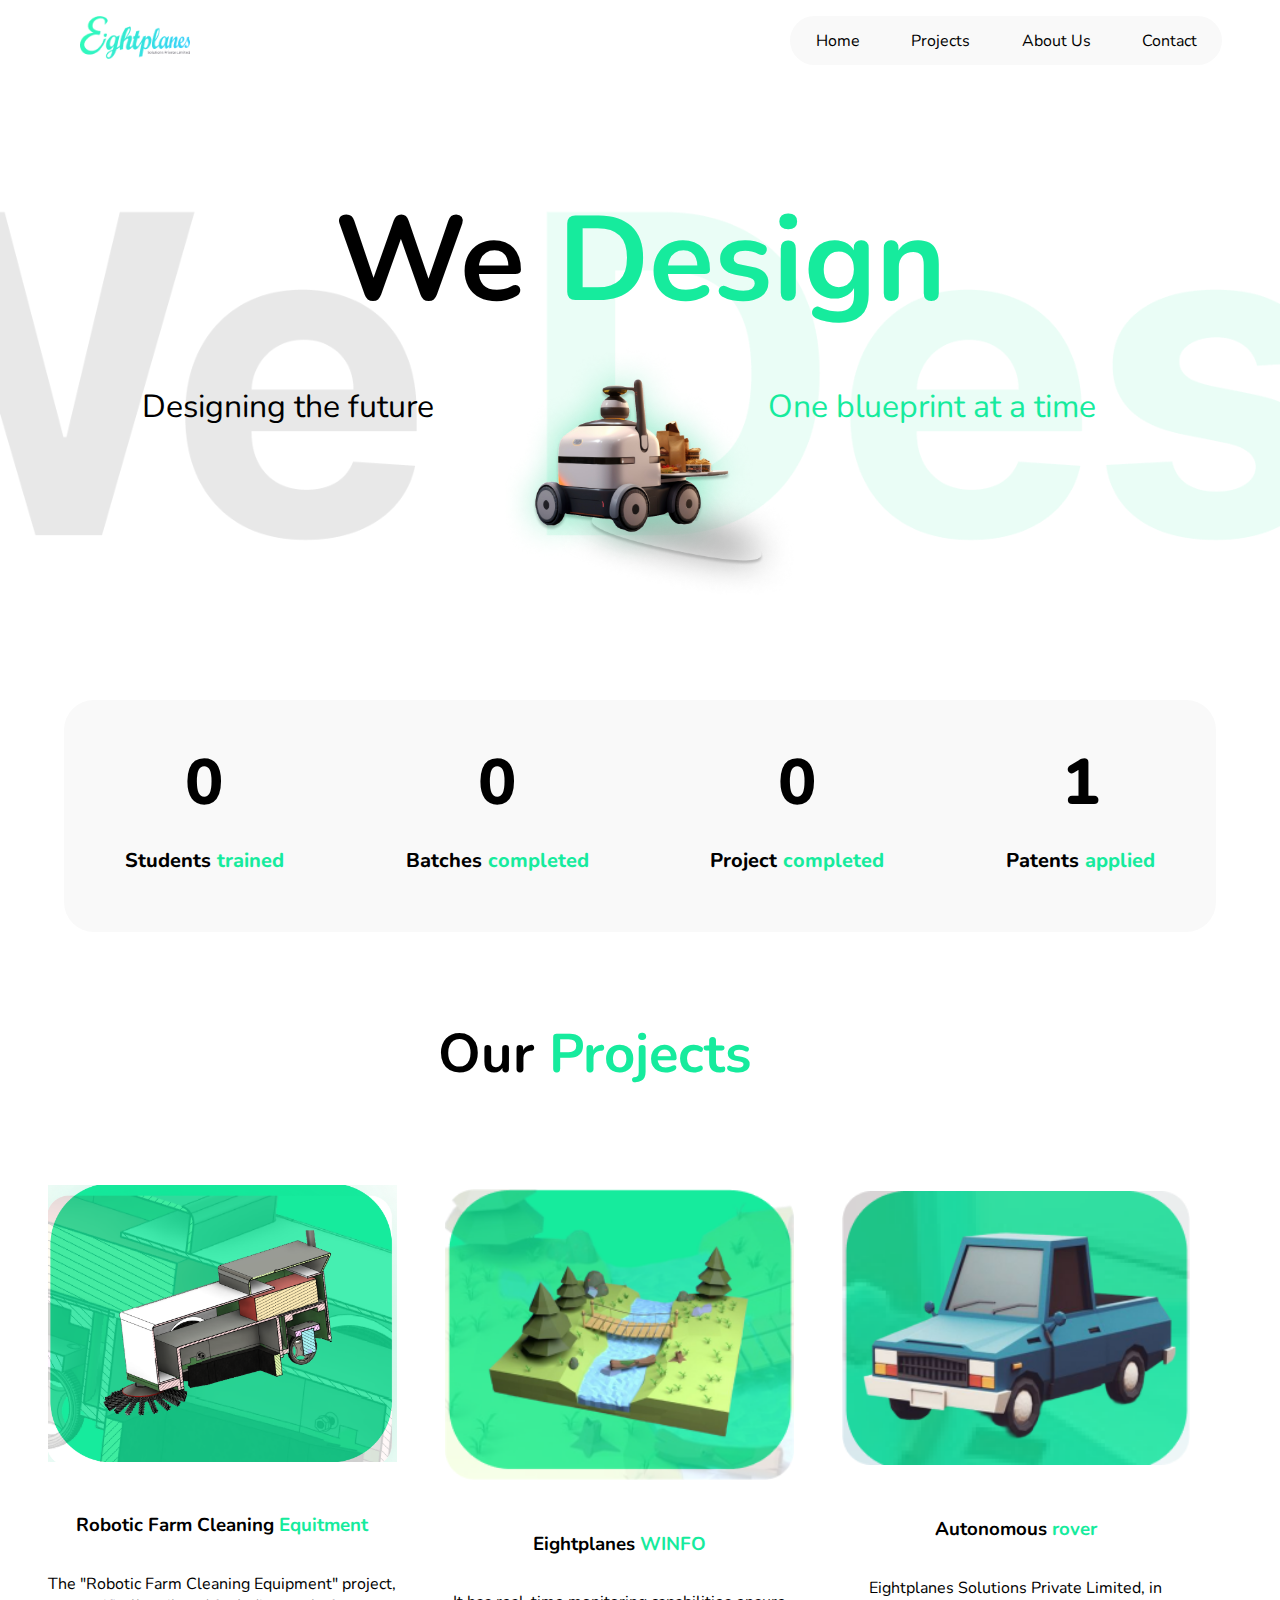
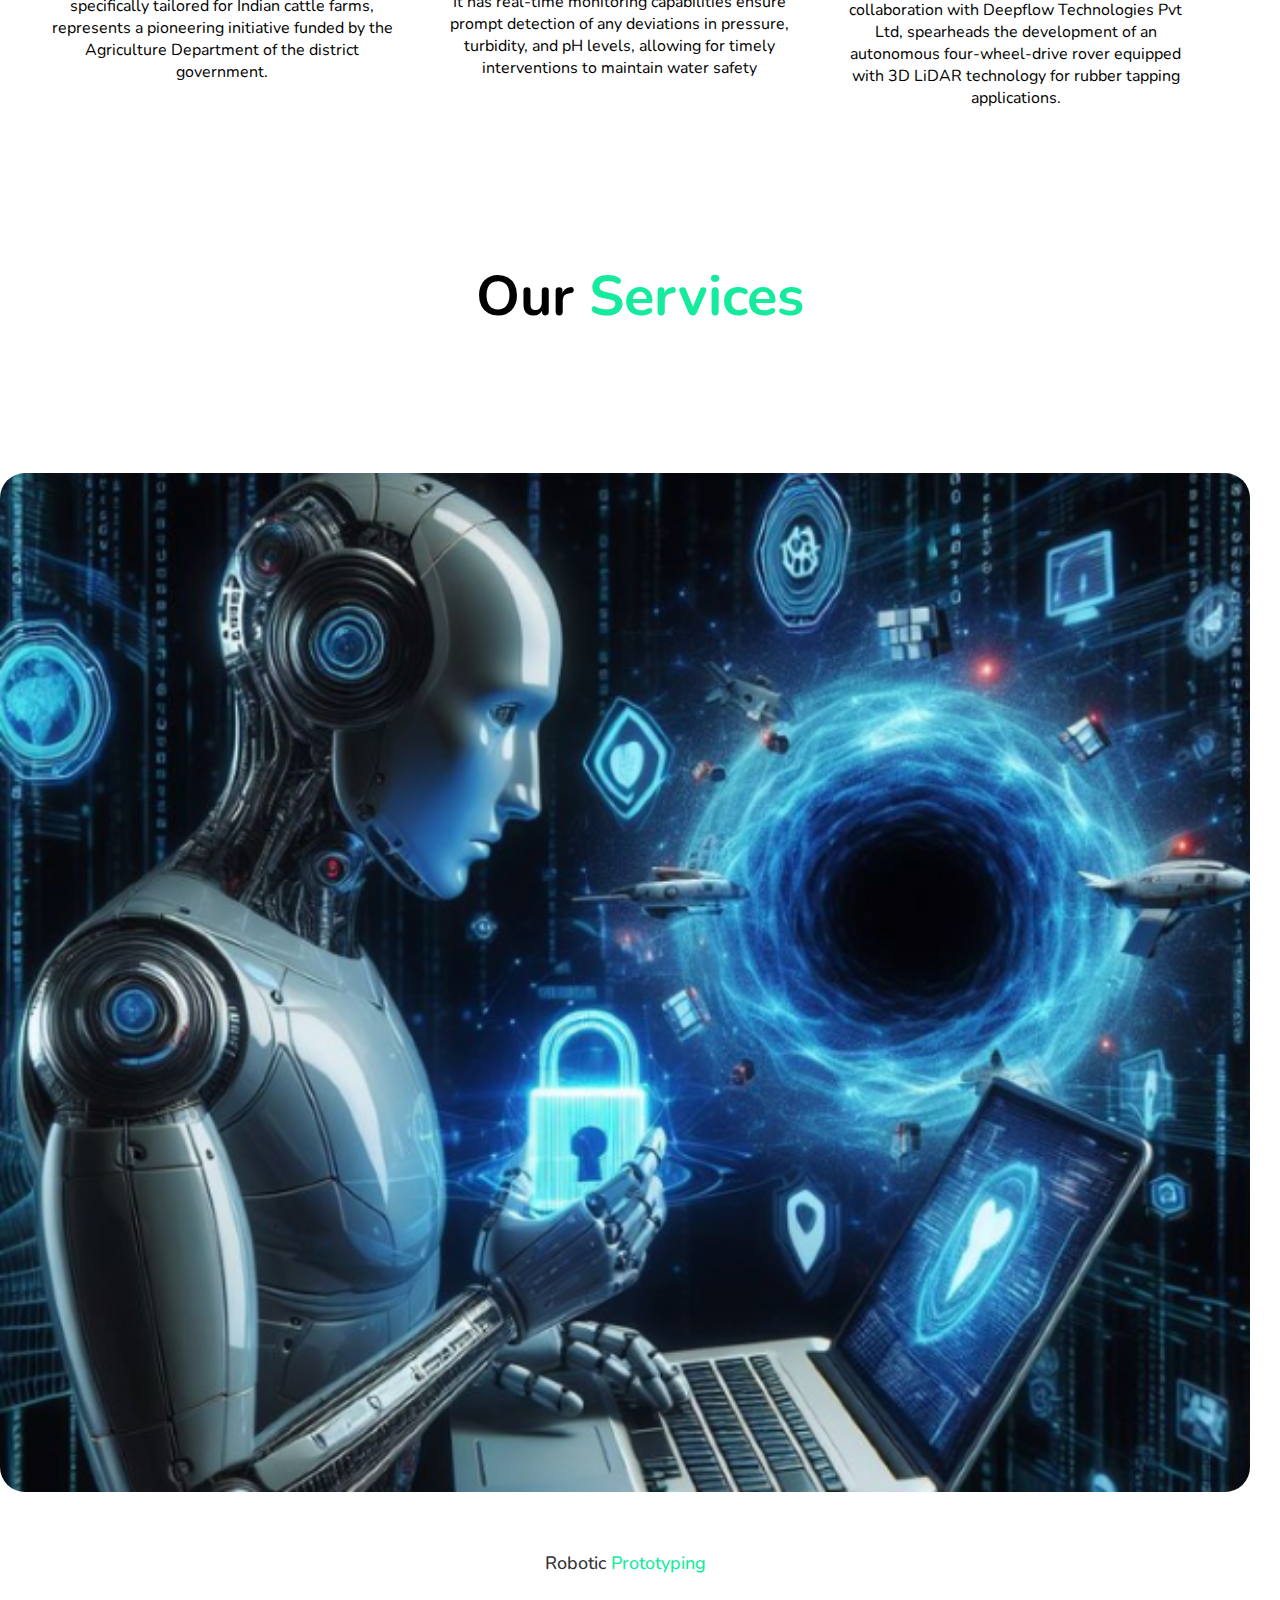
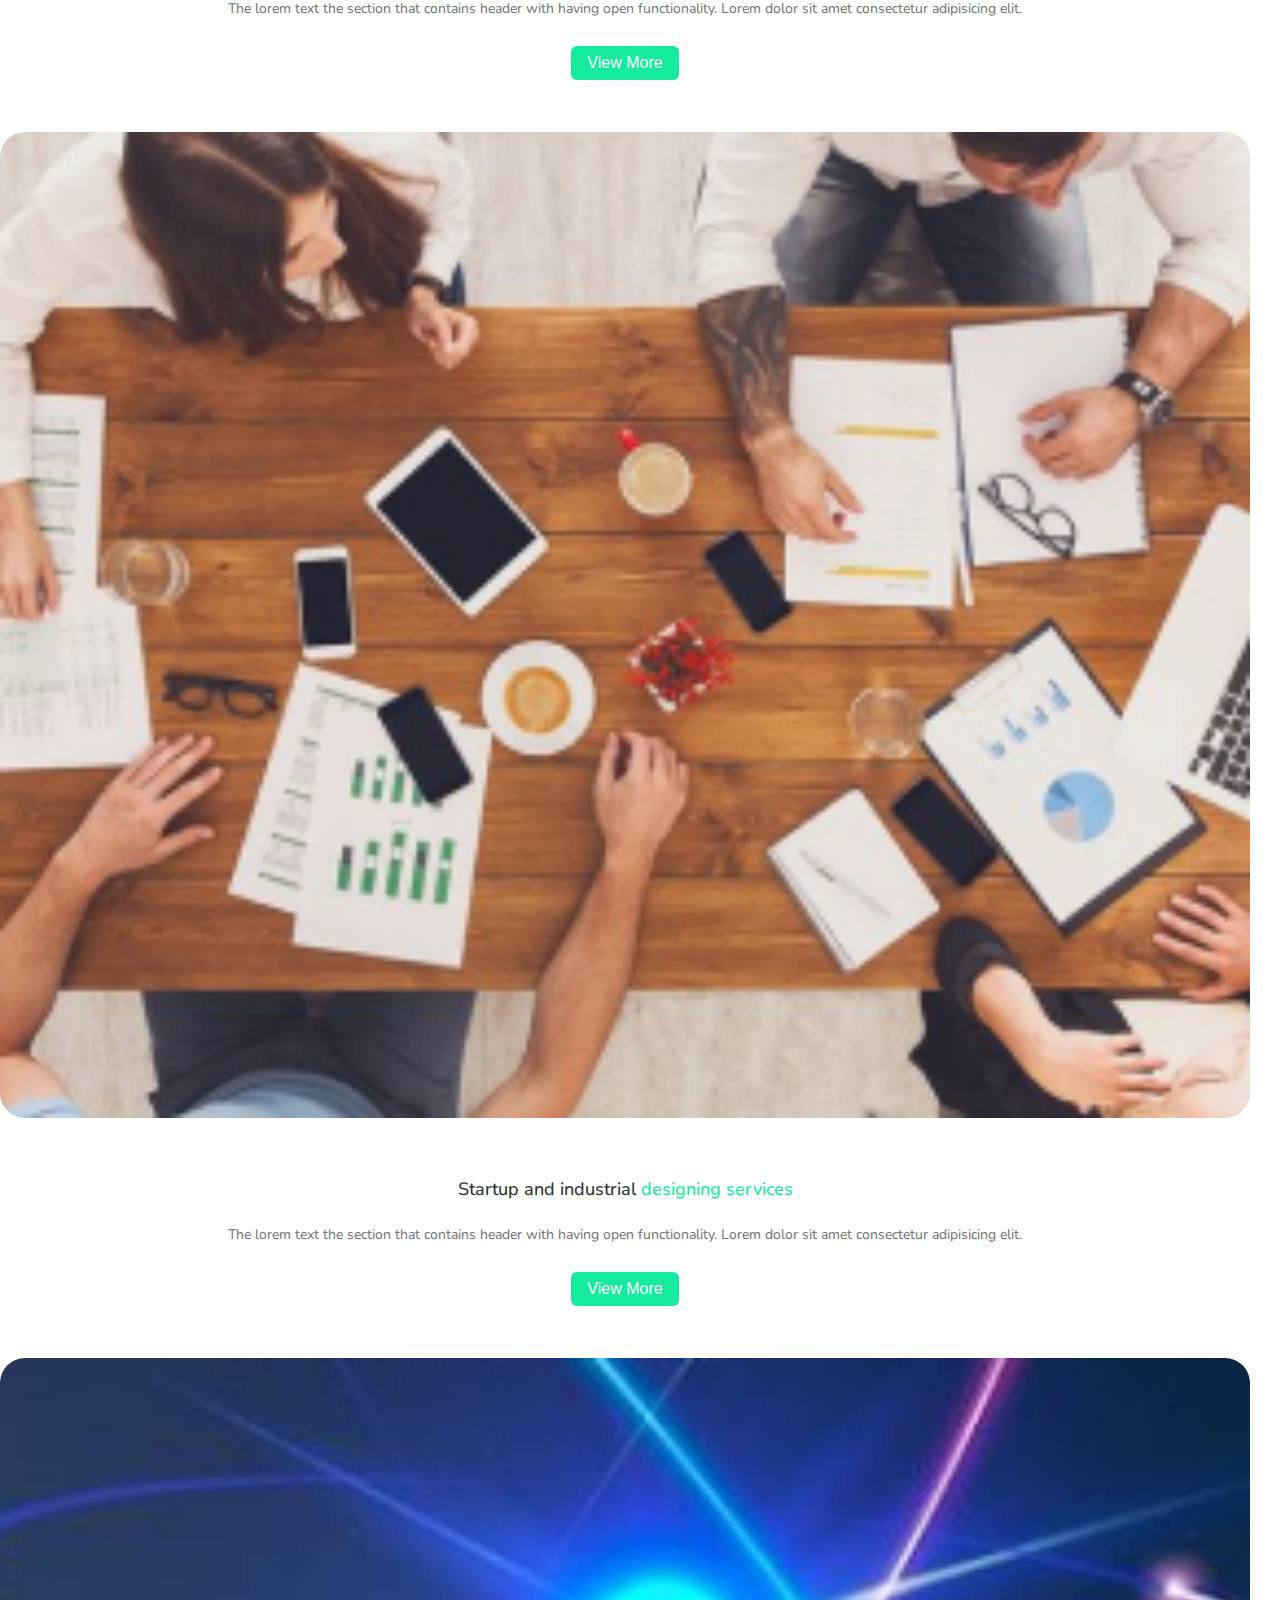
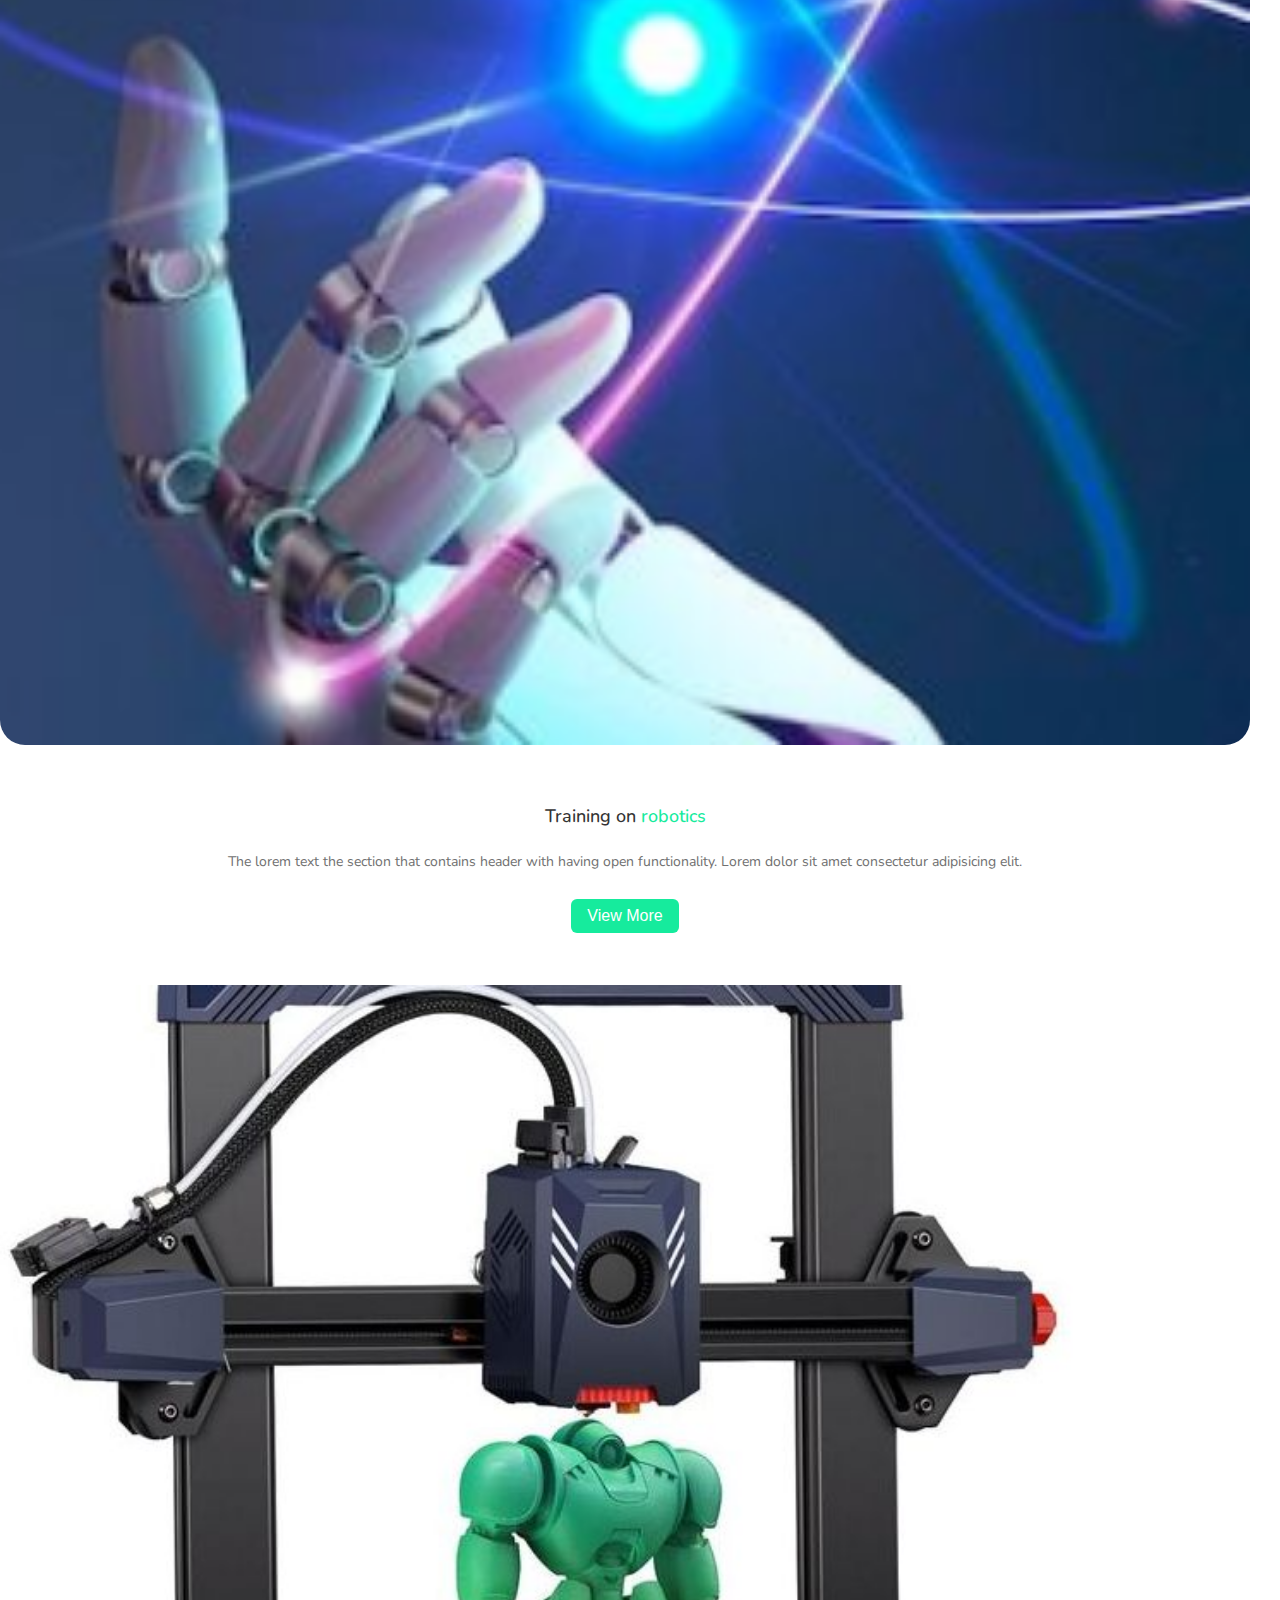
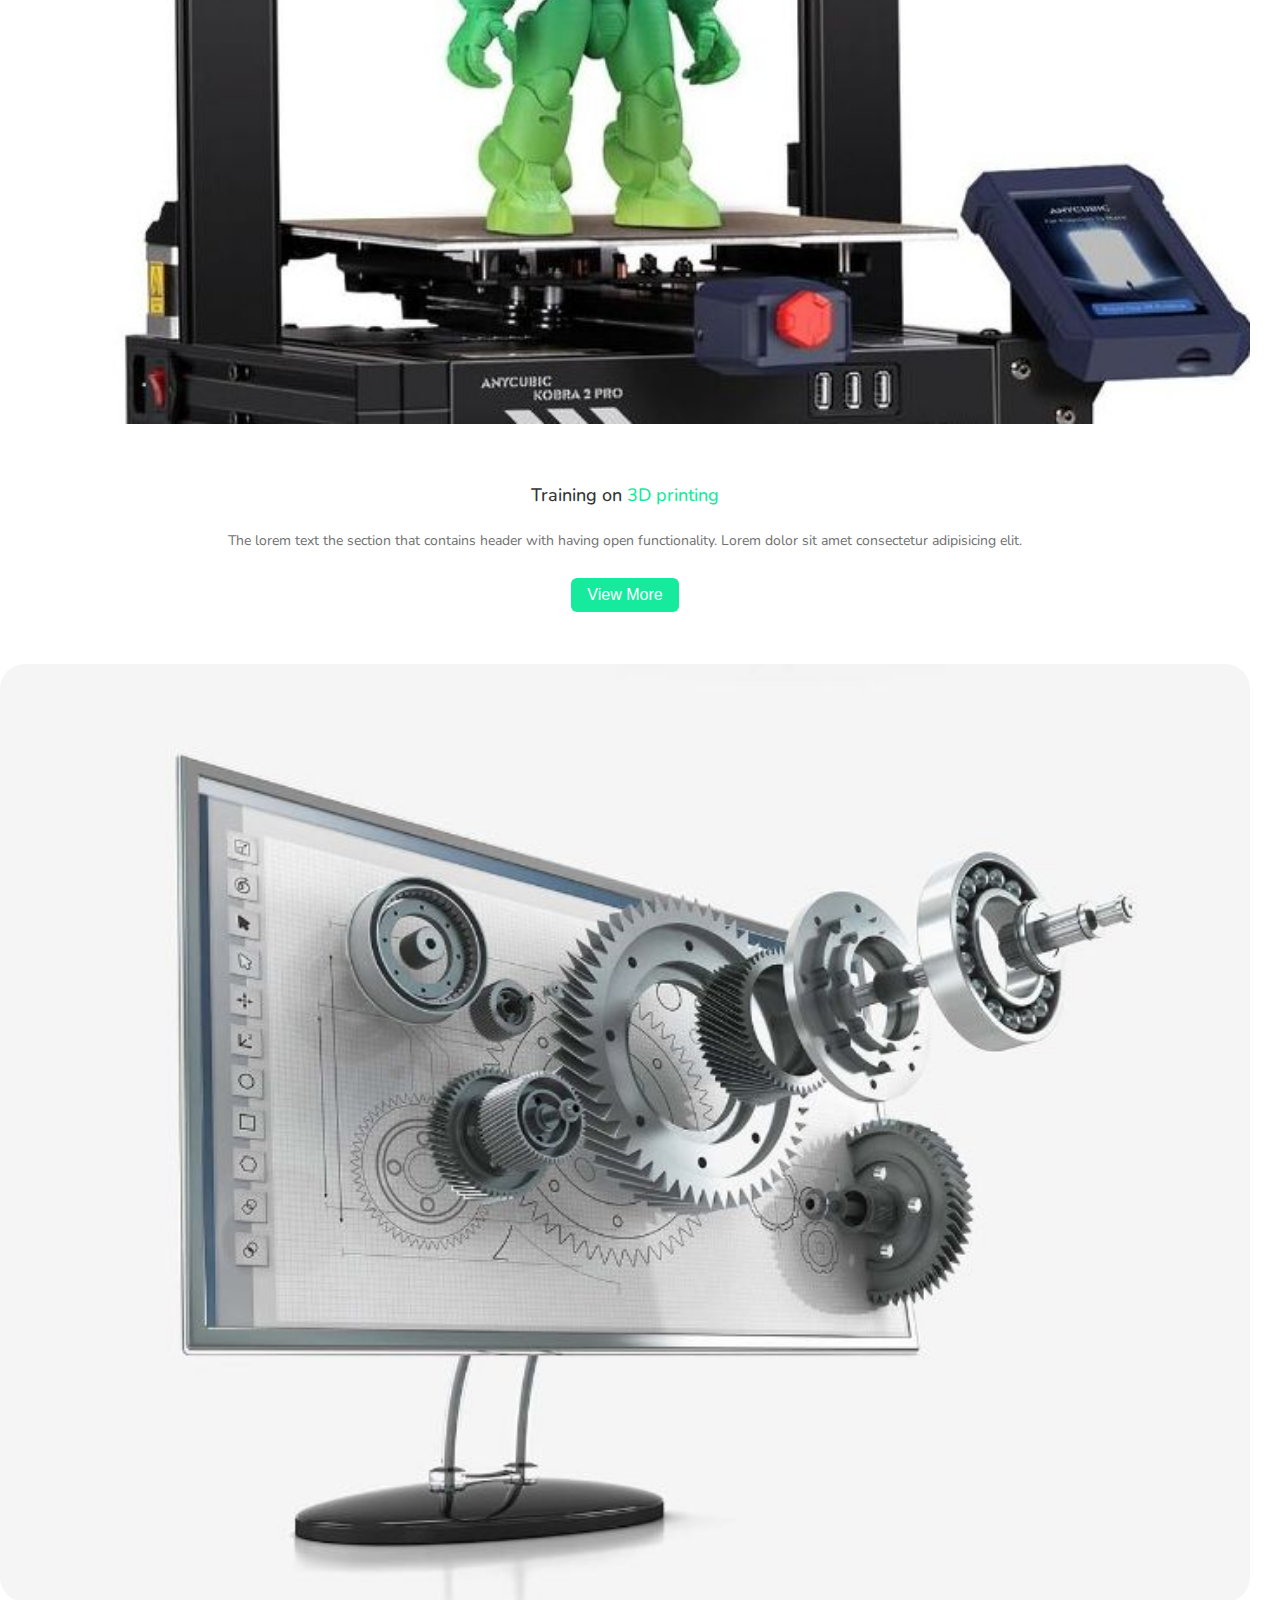
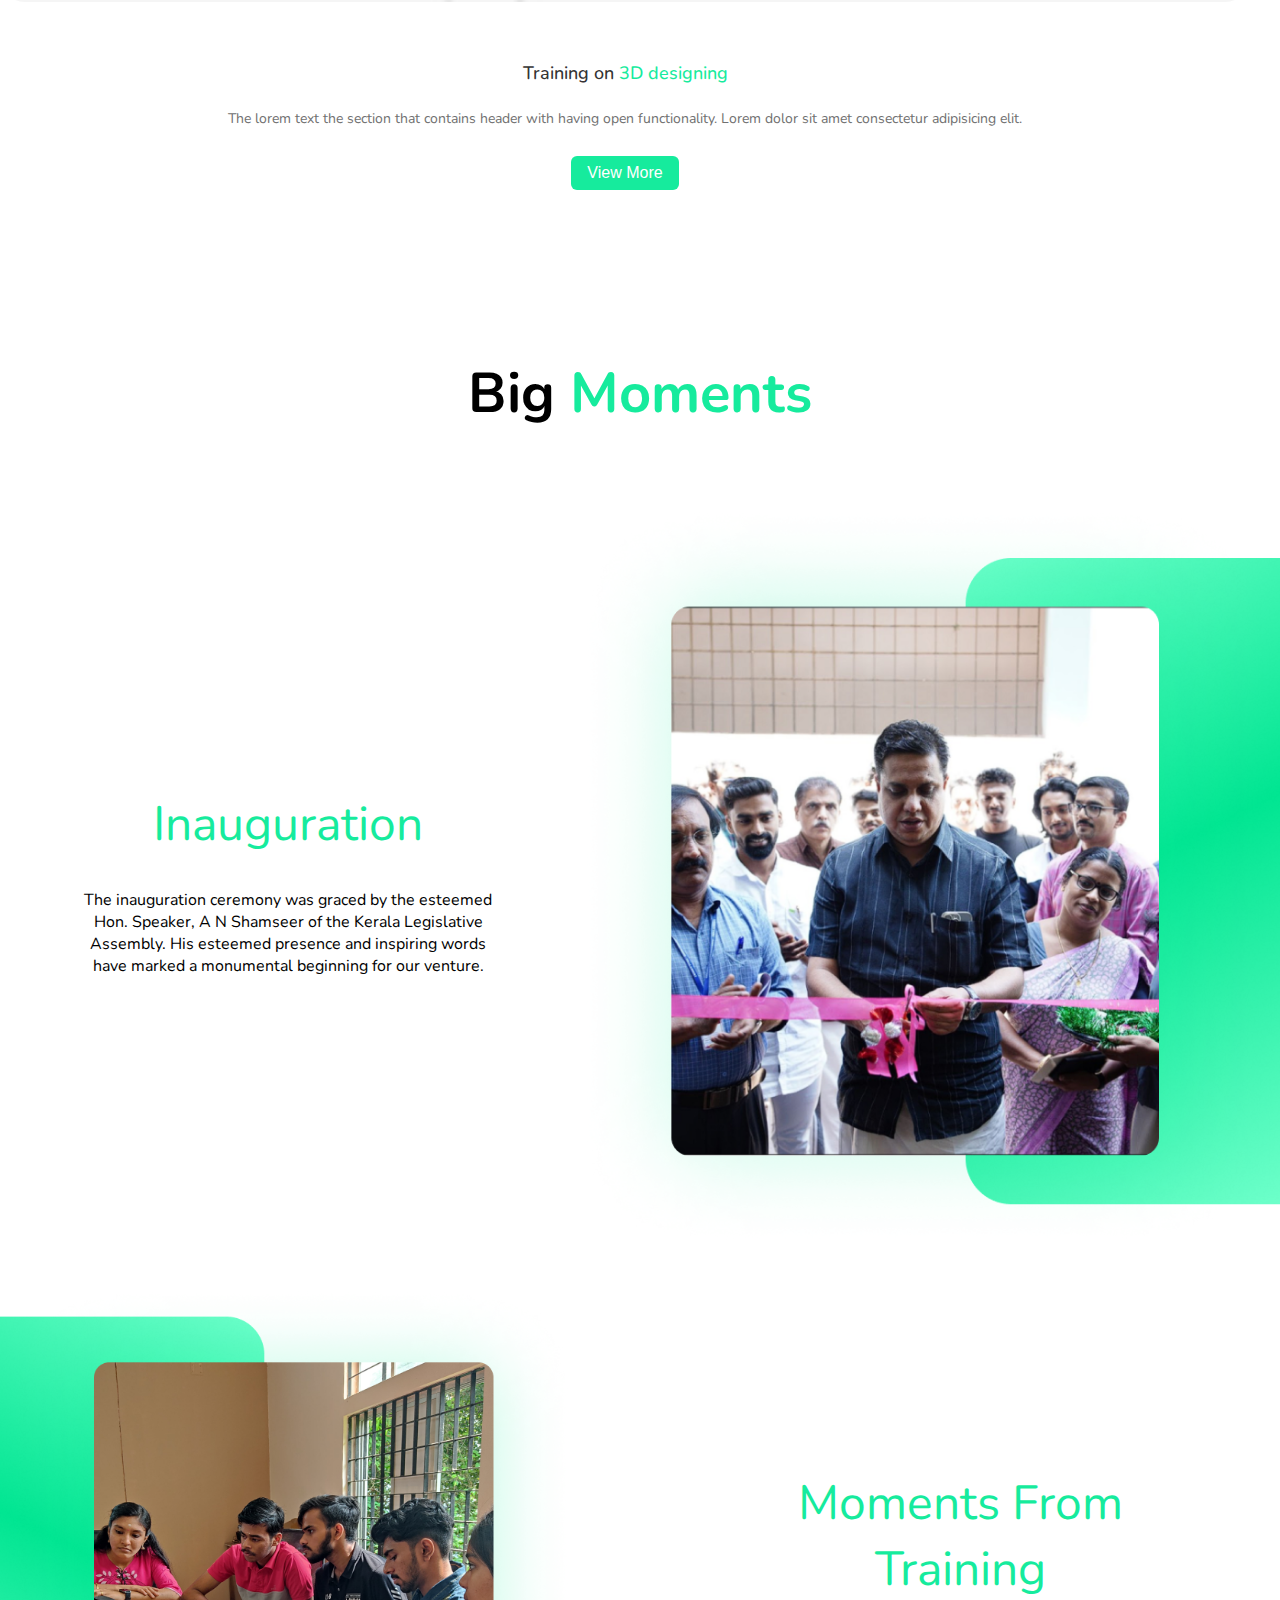
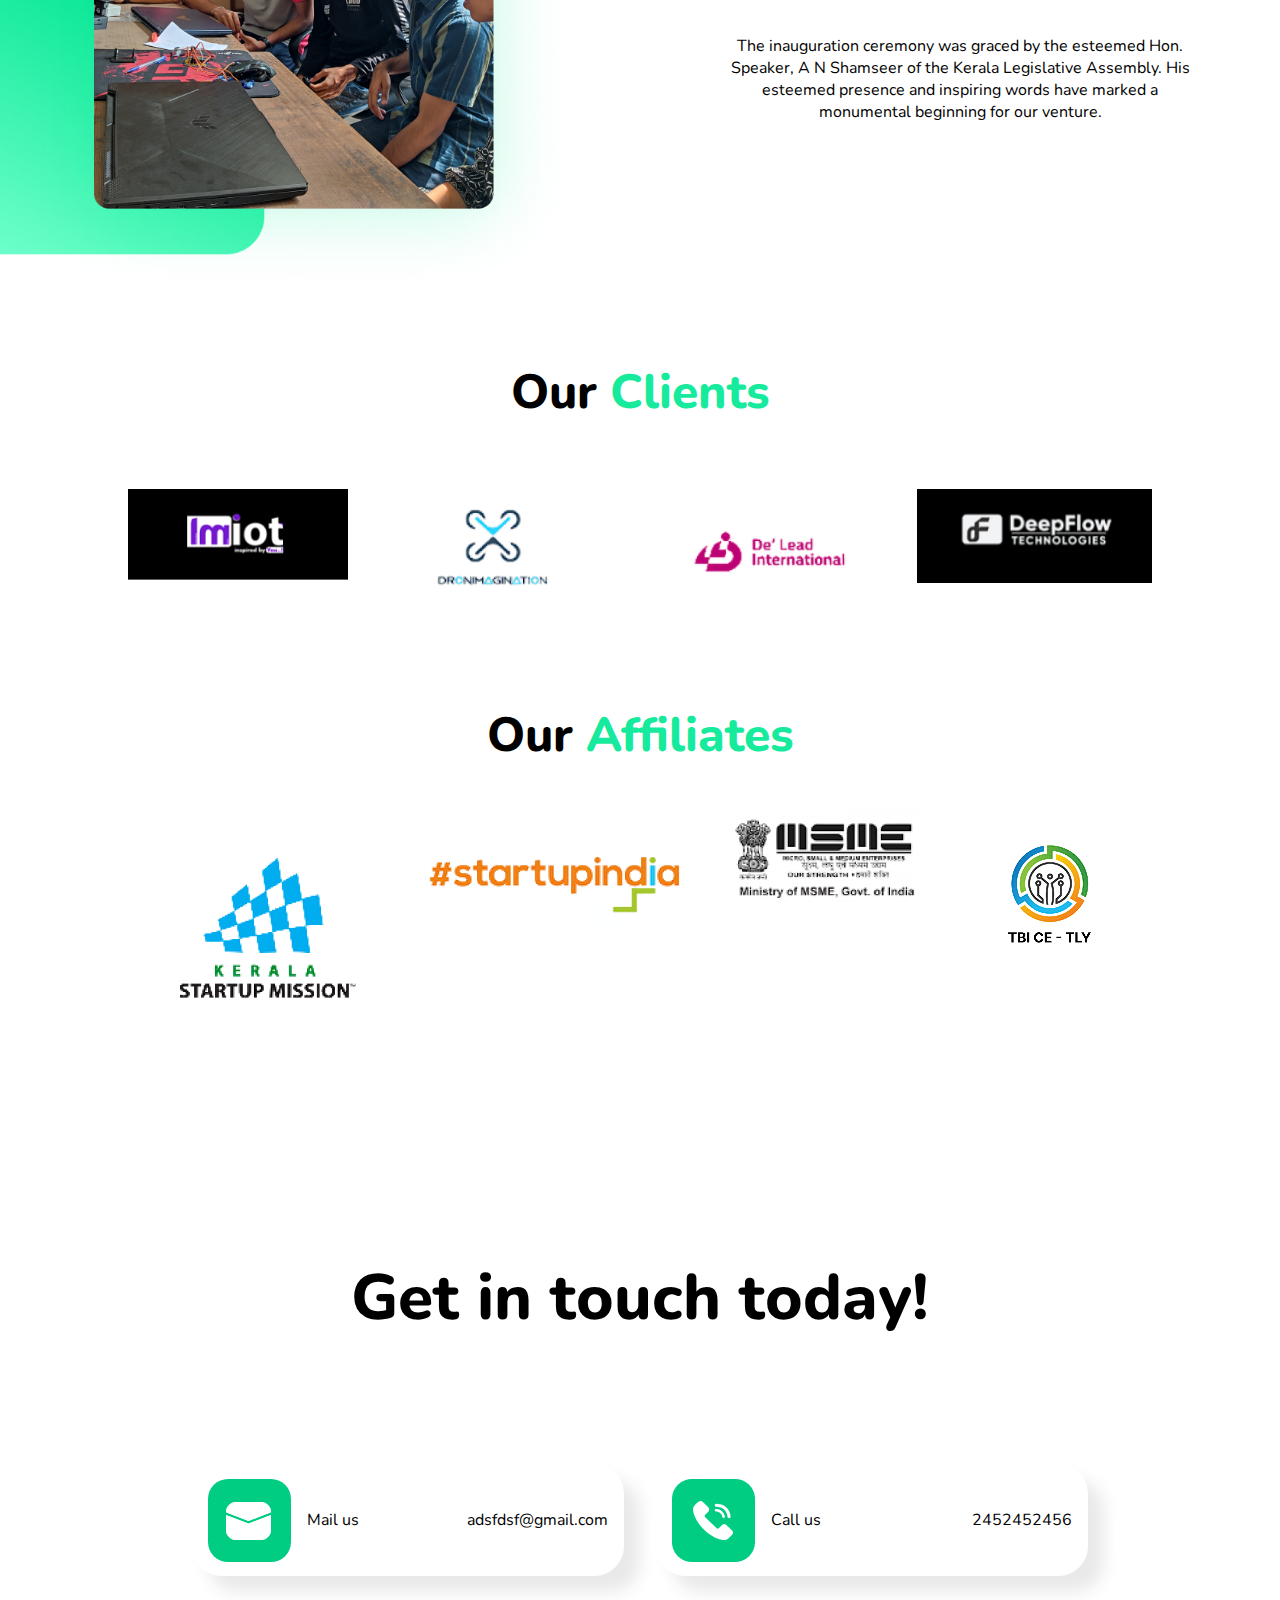
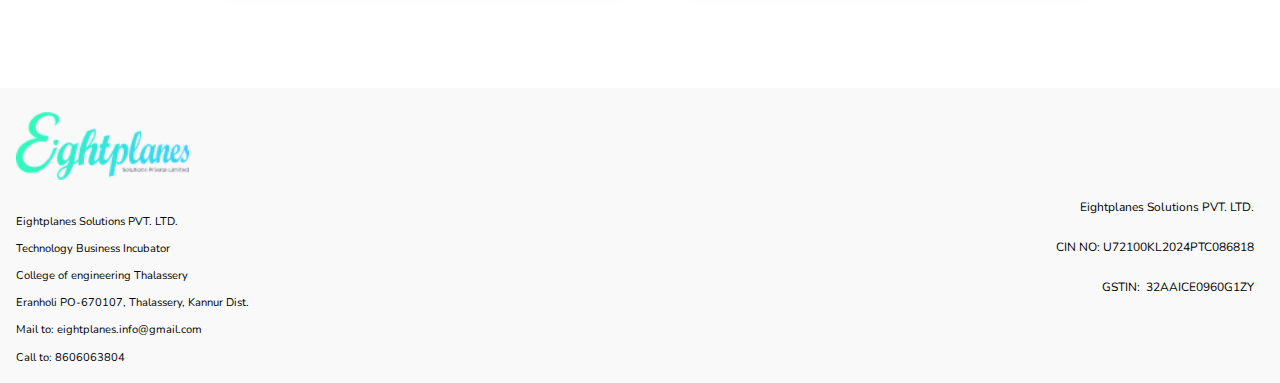
==== index.html @ b4edb2d9 "Add files via upload" ====
<!DOCTYPE html>
<html lang="en">
  <head>
    <meta charset="UTF-8" />
    <meta name="viewport" content="width=device-width, initial-scale=1.0" />
    <link rel="stylesheet" href="style.css" />
    <link rel="preconnect" href="https://fonts.googleapis.com" />
    <link rel="preconnect" href="https://fonts.gstatic.com" />
    <link
      href="https://fonts.googleapis.com/css2?family=Nunito:ital,wght@0,200..1000;1,200..1000&family=Poppins:ital,wght@0,100;0,200;0,300;0,400;0,500;0,600;0,700;0,800;0,900;1,100;1,200;1,300;1,400;1,500;1,600;1,700;1,800;1,900&display=swap"
      rel="stylesheet"
    />
    <link
      rel="stylesheet"
      href="https://cdnjs.cloudflare.com/ajax/libs/font-awesome/6.6.0/css/all.min.css"
      integrity="sha512-Kc323vGBEqzTmouAECnVceyQqyqdsSiqLQISBL29aUW4U/M7pSPA/gEUZQqv1cwx4OnYxTxve5UMg5GT6L4JJg=="
      crossorigin="anonymous"
      referrerpolicy="no-referrer"
    />
    <!-- Swiper CSS -->
    <link
      rel="stylesheet"
      href="https://cdn.jsdelivr.net/gh/freeps2/a7rarpress@main/swiper-bundle.min.css"
    />

    <!-- CSS -->

    <title>Eight-Planes</title>
  </head>
  <body>
    <div class="navbar">
      <div class="navbar-brand">
        <img src="assets/logo.png" alt="" />
      </div>
      <div class="navbar-links">
        <a href="#">Home</a>
        <a href="#projectsections1">Projects</a>
        <a href="About.html">About Us</a>
        <a href="#contactpage">Contact</a>
      </div>
      <div class="toggle_btn">
        <i class="fa-solid fa-bars"></i>
      </div>
    </div>

    <div class="dropdown_menu">
      <ul>
        <li><a href="#">Home</a></li>
        <li><a href="#projectsections1">Projects</a></li>
        <li><a href="aboutUs.html">About Us</a></li>
        <li><a href="#contactpage">Contact</a></li>
      </ul>

      <script>
        const toggleBtn = document.querySelector(".toggle_btn");
        const toggleBtnIcon = document.querySelector(".toggle_btn i");
        const DropDownMenu = document.querySelector(".dropdown_menu");

        toggleBtn.onclick = function () {
          DropDownMenu.classList.toggle("open");
          const isOpen = DropDownMenu.classList.contains("open");

          toggleBtnIcon.classList = isOpen
            ? "fa-solid fa-xmark"
            : "fa-solid fa-bars";
        };
      </script>
    </div>
    <!--heroPage-->

    <div class="HeroPage">
      <div class="weDesign">
        <div class="background">
          <img src="" class="heroimage" />
        </div>
        <div class="herotxt">
          <div class="heroimgTxt1">
            <p>Designing the future</p>
          </div>
          <div class="heroimgTxt2">
            <p>One blueprint at a time</p>
          </div>
        </div>
        <div class="heroimgcontainer">
          <div class="heroImg">
            <img src="assets/heroimg1.png" alt="" />
          </div>
        </div>
        <div class="main">
          <p>We <span>Design</span></p>
        </div>
      </div>
    </div>
    <div class="milestoneContainermain">
      <div class="milestoneContainer">
        <div class="training">
          <div class="traininghrs">
            <div class="value" akhi="1000">0</div>
          </div>
          <p class="mlstone">Students <span class="milestonespan">trained</span></p>
        </div>
        <div class="batches">
          <div class="batchesCompleted">
            <div class="value" akhi="50">0</div>
          </div>
          <p class="mlstone">Batches <span class="milestonespan">completed</span></p>
        </div>
        <div class="projects">
          <div class="projectsCompleted">
            <div class="value" akhi="10">0</div>
          </div>
          <p class="mlstone">Project <span class="milestonespan">completed</span></p>
        </div>

        <div class="patents">
          <div class="patentsCompleted">
            <p>1</p>
          </div>
          <p class="mlstone">Patents <span class="milestonespan">applied</span></p>
        </div>
      </div>
    </div>
    <div class="projectpage">
      <div class="projectsections" id="projectsections1">
        <h1>Our <span>Projects</span></h1>
      </div>
      <div class="projectContainers">
        <div class="projectContainer">
          <div class="project1">
            <img src="assets/project_robotCleaning.png" />
            <h3>Robotic Farm Cleaning <span>Equitment</span></h3>
            <p>
              The "Robotic Farm Cleaning Equipment" project, specifically
              tailored for Indian cattle farms, represents a pioneering
              initiative funded by the Agriculture Department of the district
              government.
            </p>
          </div>
          <div class="project2">
            <img src="assets/winfo.png" />
            <h3>Eightplanes <span>WINFO</span></h3>
            <p>
              It has real-time monitoring capabilities ensure prompt detection
              of any deviations in pressure, turbidity, and pH levels, allowing
              for timely interventions to maintain water safety
            </p>
          </div>
          <div class="project3">
            <img src="assets/rover.png" />
            <h3>Autonomous <span>rover</span></h3>
            <p>
              Eightplanes Solutions Private Limited, in collaboration with
              Deepflow Technologies Pvt Ltd, spearheads the development of an
              autonomous four-wheel-drive rover equipped with 3D LiDAR
              technology for rubber tapping applications.
            </p>
          </div>
        </div>
      </div>
    </div>
    <div class="servicesPage">
      <div class="service">
        <h1>Our <span>Services</span></h1>
      </div>

      <div class="slide-container swiper">
        <div class="slide-content">
          <div class="card-wrapper swiper-wrapper">
            <div class="card swiper-slide">
              <div class="image-content">
                <span class="overlay"></span>

                <div class="card-image">
                  <img src="assets/prototype1.png" alt="" class="card-img" />
                </div>
              </div>

              <div class="card-content">
                <h2 class="name">Robotic <span>Prototyping</span></h2>
                <p class="description">
                  The lorem text the section that contains header with having
                  open functionality. Lorem dolor sit amet consectetur
                  adipisicing elit.
                </p>

                <button class="button">View More</button>
              </div>
            </div>
            <div class="card swiper-slide">
              <div class="image-content">
                <span class="overlay"></span>

                <div class="card-image">
                  <img src="assets/startup.png" alt="" class="card-img" />
                </div>
              </div>

              <div class="card-content">
                <h2 class="name">
                  Startup and industrial <span>designing services</span>
                </h2>
                <p class="description">
                  The lorem text the section that contains header with having
                  open functionality. Lorem dolor sit amet consectetur
                  adipisicing elit.
                </p>

                <button class="button">View More</button>
              </div>
            </div>
            <div class="card swiper-slide">
              <div class="image-content">
                <span class="overlay"></span>

                <div class="card-image">
                  <img
                    src="assets/trainingRobotic.png"
                    alt=""
                    class="card-img"
                  />
                </div>
              </div>

              <div class="card-content">
                <h2 class="name">Training on <span>robotics</span></h2>
                <p class="description">
                  The lorem text the section that contains header with having
                  open functionality. Lorem dolor sit amet consectetur
                  adipisicing elit.
                </p>

                <button class="button">View More</button>
              </div>
            </div>
            <div class="card swiper-slide">
              <div class="image-content">
                <span class="overlay"></span>

                <div class="card-image">
                  <img src="assets/3dPrinting.jpeg" alt="" class="card-img" />
                </div>
              </div>

              <div class="card-content">
                <h2 class="name">Training on <span>3D printing </span></h2>
                <p class="description">
                  The lorem text the section that contains header with having
                  open functionality. Lorem dolor sit amet consectetur
                  adipisicing elit.
                </p>

                <button class="button">View More</button>
              </div>
            </div>
            <div class="card swiper-slide">
              <div class="image-content">
                <span class="overlay"></span>

                <div class="card-image">
                  <img src="assets/cad.jpeg" alt="" class="card-img" />
                </div>
              </div>

              <div class="card-content">
                <h2 class="name">Training on <span>3D designing</span></h2>
                <p class="description">
                  The lorem text the section that contains header with having
                  open functionality. Lorem dolor sit amet consectetur
                  adipisicing elit.
                </p>

                <button class="button">View More</button>
              </div>
            </div>
          </div>

          <div class="swiper-button-next swiper-navBtn"></div>
          <div class="swiper-button-prev swiper-navBtn"></div>
          <div class="swiper-pagination"></div>
        </div>
      </div>
    </div>
    <div class="MomentsPage">
      <div class="moments">
        <h1>Big <span>Moments</span></h1>
      </div>
      <div class="momentsContainer1">
        <div class="momentsLeftSide">
          <div class="inaugurationContent">
            <h1>Inauguration</h1>
            <p>
              The inauguration ceremony was graced by the esteemed Hon. Speaker,
              A N Shamseer of the Kerala Legislative Assembly. His esteemed
              presence and inspiring words have marked a monumental beginning
              for our venture.
            </p>
          </div>
        </div>
        <div class="momentsRightSide">
          <img src="assets/inauguration.png" alt="" />
        </div>
      </div>
      <div class="momentsContainer2">
        <div class="momentsLeftSide">
          <img src="assets/training.png" alt="" />
        </div>
        <div class="momentsRightSide1">
          <div class="inaugurationContent">
            <h1>Moments From Training</h1>
            <p>
              The inauguration ceremony was graced by the esteemed Hon. Speaker,
              A N Shamseer of the Kerala Legislative Assembly. His esteemed
              presence and inspiring words have marked a monumental beginning
              for our venture.
            </p>
          </div>
        </div>
      </div>
    </div>
    <div class="clientPage">
      <div class="clientHeading">
        <h1>Our <span>Clients</span></h1>
      </div>
      <div class="clientContainer">
        <div class="clients">
          <div class="client1">
            <img src="assets/imiot.png" />
          </div>
          <div class="client2">
            <img src="assets/x.png" alt="" />
          </div>
          <div class="client3">
            <img src="assets/deLead.png" />
          </div>
          <div class="client4">
            <img src="assets/deepflow.png" alt="" />
          </div>
        </div>
      </div>
    </div>
    <div class="affiliatePage">
      <div class="affiliateHeading">
        <h1>Our <span>Affiliates</span></h1>
      </div>
      <div class="affiliateContainer">
        <div class="affiliates">
          <div class="affiliate1">
            <img src="assets/startupMission.png" alt="" />
          </div>
          <div class="affiliate2">
            <img src="assets/startupindia.png" alt="" />
          </div>
          <div class="affiliate3">
            <img src="assets/govtofIndia.png" alt="" />
          </div>
          <div class="affiliate4">
            <img src="assets/tbi.png" alt="" />
          </div>
        </div>
      </div>
    </div>
    <div class="contactusPage" id="contactpage">
      <div class="contactus">
        <h1>Get in touch today!</h1>
      </div>
      <div class="contactusContainer">
        <div class="email">
          <div class="mailicon">
            <img src="assets/Icon.svg" alt="" />
            <p class="mailp">Mail us</p>
          </div>
          <div class="mailus">adsfdsf@gmail.com</div>
        </div>
        <div class="contactnumber">
          <div class="callicon">
            <img src="assets/call.png" alt="" />
            <p class="mailp">Call us</p>
          </div>
          <div class="callus">2452452456</div>
        </div>
      </div>
    </div>
    <!--Footer-->
    <div class="footerPage">
      <div class="footercontainer">
        <div class="footerleft">
          <img src="assets/logo.png" />
          <p>Eightplanes Solutions PVT. LTD.</p>
          <p>Technology Business Incubator</p>
          <p>College of engineering Thalassery</p>
          <p>Eranholi PO-670107, Thalassery, Kannur Dist.</p>
          <p>Mail to: eightplanes.info@gmail.com</p>
          <p>Call to: 8606063804</p>
        </div>
        <div class="footerright">
          <p>Eightplanes Solutions PVT. LTD.</p>
          <p>CIN NO: U72100KL2024PTC086818</p>
          <p>GSTIN:  32AAICE0960G1ZY</p>
        </div>
      </div>
    </div>
    <script src="//cdn.jsdelivr.net/gh/freeps2/a7rarpress@main/swiper-bundle.min.js"></script>

    <script src="script.js"></script>
  </body>
</html>
---- style.css ----
/* navbar */
.navbar {
  display: flex;
  justify-content: space-between;
  margin-left: 5rem;
  margin-top: 1rem;
}
.navbar-brand img {
  height: 2.7rem;
}
.navbar-links {
  display: flex;
  align-items: center;
  justify-content: space-around;
  width: 27rem;
  background-color: #f9f9f9;
  border-radius: 30px;
  margin-right: 6rem;
}
.navbar-links a {
  text-decoration: none;
  color: black;
  font-family: "Nunito", sans-serif;
}

/* DropDown */

.dropdown_menu {
  display: none;
  position: absolute;
  right: 0rem;
  top: 60px;
  z-index: 3;
  height: 0px;
  font-size: 0.9rem;
  text-align: right;
  width: 200px;
  background: rgba(80, 80, 80, 0.2);
  overflow: hidden;
  backdrop-filter: blur(5px);
  border-radius: 20px;
  transition: height 0.2s cubic-bezier(0.175, 0.885, 0.32, 1.275);
}
.dropdown_menu a {
  text-decoration: none;
  color: black;

  padding: 1.6px 2px;
}
.dropdown_menu.open {
  height: 180px;
}
.dropdown_menu ul {
  padding-left: 0;
}
.dropdown_menu li {
  justify-content: center;
  align-items: center;
  padding: 0.7rem;
  display: flex;
  list-style: none;
  padding-right: 0.7rem;
}
.navbar .toggle_btn {
  color: white;
  cursor: pointer;
  font-size: 1.5rem;
  display: none;
}
.toggle_btn i {
  height: 40px;
}
/* heroPage*/

body {
  margin: 0;
  padding: 0;
  width: 93%;
  font-family: "Nunito", sans-serif;
  overflow-x: hidden;
}
html {
  scroll-behavior: smooth;
  width: 100vw;
}
.HeroPage {
  width: 100vw;
}
.main {
  font-family: "Nunito", sans-serif;
  font-size: 7.5rem;
  font-weight: 700;
  height: 7rem;
  display: flex;
  align-items: center;
  justify-content: center;
  margin-top: -23rem;
}
.main span {
  color: #16eb9d;
}
.background {
  overflow-x: hidden;
  overflow-y: hidden;
  height: 25rem;
  width: 100vw;
  margin-top: 8rem;
  background-image: url(assets/We\ Design.png);
  background-size: contain;
  background-repeat: no-repeat;
}
.heroimgcontainer {
  width: 100vw;
  display: flex;
  justify-content: center;
  align-items: center;
  height: fit-content;
}
.heroImg {
  margin-top: -13rem;

  height: 20rem;
  width: 20rem;
}
.heroImg img {
  height: auto;
  width: 100%;
}
.heroimgTxt1 p {
  font-size: 2rem;
  font-family: "Nunito", sans-serif;
  color: black;
  width: 30vw;
}
.herotxt {
  display: flex;
  flex-direction: row;
  align-items: center;
  text-align: center;
  gap: 18rem;
  margin-top: -15rem;
  margin-left: 6rem;
}
.heroimgTxt2 p {
  font-size: 2rem;
  font-family: "Nunito", sans-serif;
  color: #16eb9d;
}
.milestoneContainer {
  display: flex;
  flex-wrap: wrap;
  align-items: center;
  justify-content: space-around;
  width: 90%;
  min-height: 14.5rem;
  background-color: #f9f9f9;
  border-radius: 30px;
  font-family: "Nunito", sans-serif;
  overflow-y: hidden;
}
.milestoneContainermain {
  width: 100vw;
  display: flex;
  justify-content: center;
  margin-top: 24rem;
}
.traininghrs {
  display: flex;
  flex-direction: column;
  text-align: center;
}

.value {
  font-size: 4rem;
  font-weight: 800;
  color: black;
}
.traininghrs p {
  font-size: 4rem;
  font-weight: 800;
  color: black;
}
.traininghrs span {
  color: #16eb9d;
}
.batchesCompleted {
  display: flex;
  flex-direction: column;
  text-align: center;
}
.milestonespan{
  color: #16eb9d;
}
.batchesCompleted span {
  color: #16eb9d;
}
.projectsCompleted span {
  color: #16eb9d;
}
.batchesCompleted p {
  font-size: 4rem;
  font-weight: 800;
  color: black;
}
.projectsCompleted {
  text-align: center;
}
.projectsCompleted p {
  font-size: 4rem;
  font-weight: 800;
  color: black;
}
.patentsCompleted p {
  font-size: 4rem;
  font-weight: 800;
  color: black;
  margin: 0;
}
.patentsCompleted {
  text-align: center;
}
.mlstone {
  font-size: 20px;
  font-weight: 750;
}
.projectsections {
  display: flex;
  justify-content: center;
  margin-top: 3rem;
  margin-bottom: 2rem;
}
.projectsections h1 {
  font-size: 3.4rem;
  font-weight: 700;
}
.projectsections span {
  color: #16eb9d;
}
.projectContainer {
  display: flex;
  justify-content: space-around;
  gap: 3rem;
  text-align: center;
  padding-left: 3rem;
  padding-right: 0rem;
}
.projectContainer span {
  color: #16eb9d;
}
.projectContainers {
  display: flex;
  justify-content: center;
  width: 100%;
}
.projectContainers img {
}
.project1 p {
  margin-top: 1rem;
}
.project2 p {
  margin-top: 1rem;
}
.project3 p {
  margin-top: 1rem;
}
.project1 img {
  height: auto;
  width: 100%;
  margin-bottom: 2rem;
}
.project2 img {
  height: auto;
  width: 100%;
  margin-bottom: 2rem;
}
.project3 img {
  height: auto;
  width: 100%;
  margin-bottom: 2rem;
}

.project1 {
  width: 100%;
  display: flex;
  flex-direction: column;
  justify-content: center;
}
.project2 {
  width: 100%;
  display: flex;
  flex-direction: column;
  justify-content: center;
}
.project3 {
  width: 100%;
  display: flex;
  flex-direction: column;
  justify-content: center;
  margin-top: 2rem;
}
.servicesPage {
  margin-top: 6rem;
  min-height: 20vh;
  background-color: #fff;
  width: 100vw;
}
.service {
  display: flex;
  justify-content: center;
  margin-bottom: 2rem;
}
.service h1 {
  font-size: 3.5rem;
}
.service span {
  color: #16eb9d;
}
.slide-container {
  max-width: 1250px;
  width: 100%;
  padding: 40px 0;
  display: flex;
  justify-content: center;
}
.slide-content {
  width: 100%;
  overflow: hidden;
  border-radius: 25px;
}
.slide-container,
.slide-content {
  overflow-x: auto;
  position: relative;
}

.card {
  border-radius: 25px;
}
.image-content,
.card-content {
  display: flex;
  flex-direction: column;
  align-items: center;
  padding: 10px 14px;
}
.card-content span {
  color: #16eb9d;
}
.card-content {
  text-align: center;
}
.image-content {
  position: relative;
  row-gap: 5px;
  padding: 25px 0;
}
.overlay {
  position: absolute;
  left: 1rem;
  top: 2rem;
  height: 80%;
  width: 90%;
  border-radius: 25px 25px 0 25px;
}

.card-image {
  position: relative;
  height: auto;
  width: 100%;
  padding: 3px;
  object-fit: cover;
}
.card-image .card-img {
  height: auto;
  width: 100%;
  border-radius: 25px;
}
.card-img {
  max-width: 100%;
  max-height: 100%;
  object-position: center;
}
.name {
  font-size: 18px;
  font-weight: 500;
  color: #333;
  margin-bottom: 10px;
}
.description {
  font-size: 14px;
  color: #707070;
  text-align: center;
}
.button {
  border: none;
  font-size: 16px;
  color: #fff;
  padding: 8px 16px;
  background-color: #16eb9d;
  border-radius: 6px;
  margin: 14px;
  cursor: pointer;
  transition: all 0.3s ease;
}
.button:hover {
  background: #16eb9d;
}

.swiper-navBtn {
  color: #16eb9d;
  transition: color 0.3s ease;
}
.swiper-navBtn:hover {
  color: #16eb9d;
}
.swiper-navBtn::before,
.swiper-navBtn::after {
  font-size: 35px;
}
.swiper-button-next {
  right: 0;
}
.swiper-button-prev {
  left: 0;
}
.swiper-pagination-bullet {
  background-color: #16eb9d;
  opacity: 1;
}
.swiper-pagination-bullet-active {
  background-color: #16eb9d;
}

@media screen and (max-width: 768px) {
  .slide-content {
    margin: 0 10px;
  }
  .swiper-navBtn {
    display: none;
  }
}

.MomentsPage span {
  color: #16eb9d;
}
.moments {
  margin-top: 4rem;
  display: flex;
  justify-content: center;
  margin-bottom: 2rem;
}
.moments h1 {
  font-size: 3.5rem;
}
.MomentsPage {
  width: 100vw;
}
.momentsContainer1,
.momentsContainer2 {
  width: 100vw;
  display: flex;
  justify-content: space-between;
  margin-bottom: 2rem;
}
.momentsLeftSide {
  display: flex;
  justify-content: center;
  align-items: center;
  width: 45vw;
  z-index: 1;
}
.momentsLeftSide img {
  height: auto;
  width: 100%;
}
.inaugurationContent {
  width: 75%;
  text-align: center;
}
.inaugurationContent h1 {
  font-size: 3rem;
  color: #16eb9d;
  font-weight: 400;
}
.momentsRightSide {
  display: flex;
  justify-content: right;
  width: 55vw;
  z-index: 1;
  position: relative;
}
.momentsRightSide img {
  height: auto;
  width: 100%;
}
.momentsRightSide1 {
  display: flex;
  justify-content: center;
  align-items: center;
  width: 50vw;
  z-index: 1;
}
.clientPage {
  margin-top: 1rem;
  width: 100vw;
}
.clientContainer {
  display: flex;
  justify-content: center;
}
.clients {
  display: flex;
  justify-content: space-evenly;
  gap: 1rem;
  width: 80%;
}
.clientHeading {
  display: flex;
  justify-content: center;
  margin-bottom: 2rem;
  margin-top: 2rem;
}
.clientHeading span {
  color: #16eb9d;
}
.clientHeading h1 {
  font-size: 3rem;
  font-weight: 800;
}
.client1 img {
  height: auto;
  width: 100%;
}
.client2 img {
  height: auto;
  width: 100%;
}
.client3 img {
  height: auto;
  width: 100%;
}
.client4 img {
  height: auto;
  width: 100%;
}
.affiliatePage {
  width: 100vw;
  margin-top: 2rem;
}
.affiliateContainer {
  display: flex;
  justify-content: center;
}
.affiliates {
  display: flex;
  justify-content: space-evenly;
  gap: 1rem;
  width: 80%;
}
.affiliateHeading {
  display: flex;
  justify-content: center;
  margin-bottom: 2rem;
  margin-top: 2rem;
}
.affiliateHeading span {
  color: #16eb9d;
}
.affiliateHeading h1 {
  font-size: 3rem;
  font-weight: 800;
}
.affiliate1 img {
  height: auto;
  width: 100%;
}
.affiliate2 img {
  height: auto;
  width: 100%;
}
.affiliate3 img {
  height: auto;
  width: 100%;
  margin-top: -1.5rem;
}
.affiliate4 img {
  height: auto;
  width: 100%;
  margin-top: -1.5rem;
}
.contactus {
  display: flex;
  justify-content: center;
  margin-bottom: 2rem;
  margin-top: 10rem;
}
.contactus h1 {
  font-size: 4rem;
  font-weight: 800;
}
.contactusContainer {
  display: flex;
  justify-content: center;
  gap: 2rem;
  margin-bottom: 4rem;
  padding: 3rem;
}
.email {
  height: 7rem;
  width: 27rem;
  border-radius: 30px;
  display: flex;
  align-items: center;
  justify-content: space-between;
  box-shadow: 1em 1em 1em rgba(220, 218, 218, 0.6);
}
.contactnumber {
  height: 7rem;
  width: 27rem;
  border-radius: 30px;
  display: flex;
  align-items: center;
  justify-content: space-between;
  background-color: #fff;
  box-shadow: 1em 1em 1em rgba(220, 218, 218, 0.6);
}
.mailicon {
  display: flex;
  align-items: center;
  gap: 1rem;
  margin-left: 1rem;
}
.callicon {
  display: flex;
  align-items: center;
  gap: 1rem;
  margin-left: 1rem;
}
.mailus {
  margin-right: 1rem;
}
.callus {
  margin-right: 1rem;
}
.contactusPage {
  margin-bottom: 3rem;
  width: 100vw;
}
/*footer*/
.footercontainer {
  display: flex;
  justify-content: space-between;
  width: 98%;
}
.footerPage {
  width: 100vw;
  background-color: #f9f9f9;
}
.footerleft {
  width: 50%;
  height: 17rem;
  padding-left: 1rem;
}
.footerleft img {
  height: 25%;
  padding-bottom: 1rem;
  padding-top: 1.5rem;
}
.footerleft p {
  font-size: 0.7rem;
  line-height: 1rem;
}
.footerright {
  width: 50%;
  height: 17rem;
  display: flex;
  flex-direction: column;
  justify-content: center;
  align-items: end;
  margin-top: 1.4rem;
}

.footerright p {
  font-size: 0.75rem;
  display: flex;
  flex-direction: column;
  text-align: left;
}

@media (max-width: 1250px) {
  .main {
    top: 25%;
    font-size: 7rem;
  }
}
@media (max-width: 1350px) {
  .background {
    width: 100vw;
    background-size: cover;
  }
  .navbar-links {
    margin-right: -2rem;
  }
}
@media (max-width: 1200px) {
}
@media (max-width: 1150px) {
  .main {
    font-size: 6rem;
  }
  .background {
    background-size: contain;
  }
}
@media (max-width: 1110px) {
  .main {
    top: 19%;
  }
  .heroimgTxt2 p,
  .heroimgTxt1 p {
    font-size: 1.5rem;
  }
}
@media (max-width: 1000px) {
  .main {
    font-size: 5.5rem;
  }
  .herotxt {
    margin-top: -17rem;
  }
}
@media (max-width: 970px) {
  .main {
    margin-top: -21rem;
  }
}
@media (max-width: 920px) {
  .navbar .toggle_btn {
    margin-right: -1rem;
    color: black;
    cursor: pointer;
    font-size: 1rem;
    display: block;
  }
  .toggle_btn {
    margin-top: 0.4rem;
  }
  .toggle_btn i {
    font-size: 30px;
  }
  .navbar .navbar-links {
    display: none;
  }

  .dropdown_menu {
    display: flex;
    align-items: center;
    justify-content: center;
  }
  .main {
    font-size: 4.7rem;
    margin-top: -19.5rem;
  }

  .milestoneContainermain {
    flex-direction: row;
    height: fit-content;
  }
  .milestoneContainer {
    gap: 3rem;
    flex-direction: row;
    margin-top: 40rem;
    padding-top: 2rem;
    padding-bottom: 2rem;
    justify-content: center;
    margin-top: -5rem;
  }
  .heroImg {
    margin-top: -9rem;
  }
  .heroimgTxt1 p {
    font-size: 0.6rem;
    top: 33%;
  }
  .heroimgTxt1 p {
    font-size: 0.6rem;
    top: 33%;
    display: none;
  }
  .heroimgTxt2 p {
    display: none;
  }
  .project2 img {
    margin-top: -4rem;
  }
  .project2 {
    margin-top: 1rem;
  }
  .projectContainer {
    display: flex;
    flex-wrap: wrap;
  }

  .services {
    flex-direction: column;
  }

  .background {
    top: 65%;
  }
  .service1 {
    width: 100%;
  }

  .service1 img {
    width: 60vw;
    margin-left: 13%;
  }

  .affiliateHeading h1 {
    font-size: 2.7rem;
  }
  .service2 {
    width: 100%;
  }

  .service2 img {
    width: 60vw;
    margin-left: 13%;
  }

  .inaugurationContent h1 {
    font-size: 2rem;
  }

  .momentsLeftSide {
  }

  .momentsRightSide1 {
    width: 55%;
  }

  .momentsRightSide img {
    height: auto;
    width: 95%;
  }
  .momentsleftSide img {
    height: auto;
    width: 100%;
  }

  .clients,
  .affiliates {
    flex-direction: column;
    width: 60%;
  }
  .affiliate2 {
    margin-bottom: 2.4rem;
  }

  .affiliates {
    flex-direction: column;
  }

  .contactusContainer {
    flex-direction: column;
  }

  .contactus h1 {
    font-size: 2rem;
  }
  .email {
    height: 5rem;
    width: 80vw;
    overflow-y: hidden;
  }

  .mailicon {
    height: 100px;
    width: 250px;
    font-size: 1.2rem;
  }

  .mailus {
    font-size: 1.2rem;
  }
  .contactnumber {
    height: 5rem;
    width: 80vw;
    overflow-y: hidden;
  }
  .callicon {
    height: 100px;
    font-size: 1.2rem;
    width: 250px;
  }
  .callicon img {
    height: 60px;
    width: 62px;
    padding-left: 7px;
  }
  .mailicon img {
    height: 60px;
    width: 75px;
  }
  .callus {
    font-size: 1.2rem;
  }
}
@media (max-width: 801px) {
  .main {
    font-size: 4.3rem;
  }
  .momentsRightSide img {
    height: auto;
    width: 90%;
  }
}
@media (max-width: 700px) {
  .main {
    font-size: 3.8rem;
  }
}
@media (max-width: 650px) {
  .main {
    font-size: 4.5rem;
    top: 27%;
  }

  .toggle_btn {
    margin-top: 0.7rem;
  }
  .milestoneContainer {
    margin-top: -2rem;
  }
}
@media (max-width: 550px) {
  .footercontainer p {
    font-size: 0.5rem;
  }
  .main {
    flex-direction: column;
    width: 5rem;
    margin-left: 10rem;
    margin-top: -13.5rem;
    font-size: 7rem;
    line-height: 7rem;
  }
  .toggle_btn {
    margin-top: 0.9rem;
    margin-right: -2rem;
  }
  .navbar-brand {
    margin-left: -3rem;
  }
  .background {
    background-size: cover;
    background-position: center;
    background-repeat: no-repeat;
    background-image: url(assets/We\ Designresp.png);
  }
  .momentsleftSide img {
    height: 28rem;
  }
  .heroImg img {
    margin-top: -5rem;
    margin-left: 7rem;
    width: 90%;
  }
}
@media (max-width: 500px) {
  .mailp {
    font-size: 1rem;
  }
  .footerleft p {
    line-height: 0.3rem;
  }
  .mailus {
    font-size: 0.6rem;
  }
  .callus {
    font-size: 0.6rem;
  }
  .toggle_btn {
    margin-top: 0.2rem;
  }
}
@media (max-width: 451px) {
  .navbar-brand {
    margin-left: -3rem;
  }

  .navbar .toggle_btn {
    margin-right: 3rem;
    color: black;
    cursor: pointer;
    font-size: 1rem;
    display: block;
  }
  .navbar .navbar-links {
    display: none;
  }
  .dropdown_menu {
    display: flex;
    align-items: center;
    justify-content: center;
  }
  .main {
    font-size: 6rem;
    top: 30%;
    margin-top: -14rem;
    margin-left: 9rem;
  }
  .toggle_btn {
    margin-top: 0.6rem;
  }
  .projectContainers {
    margin-left: 1.8rem;
  }
  .value {
    font-size: 2rem;
    font-weight: 700;
    color: black;
    text-align: center;
  }
  .patentsCompleted p {
    font-size: 2rem;
    font-weight: 700;
    color: black;
  }
  .footercontainer {
    overflow-y: hidden;
  }
  .milestoneContainermain {
    flex-direction: row;
    height: fit-content;
  }
  .heroImg {
    top: 37%;
  }
  .heroImg img {
    width: 80%;
    margin-top: -4rem;
    margin-left: 8rem;
  }
  .milestoneContainer {
    gap: 4.9rem;
    flex-direction: row;
    margin-top: -4rem;
    justify-content: center;
  }
  .heroimgTxt1 p {
    font-size: 0.6rem;
    top: 33%;
  }
  .heroimgTxt1 p {
    font-size: 0.6rem;
    top: 33%;
  }
  .heroimgTxt2 p {
    display: none;
  }
  .project2 img {
    margin-top: 1rem;
  }
  .project2 {
    margin-top: 1rem;
  }
  .projectContainer {
    display: flex;
    flex-direction: column;
    margin-right: 2rem;
    margin-left: -2rem;
  }

  .services {
    flex-direction: column;
  }

  .service1 {
    width: 100%;
  }

  .service1 img {
    width: 60vw;
    margin-left: 13%;
  }

  .affiliateHeading h1 {
    font-size: 2.7rem;
  }
  .service2 {
    width: 100%;
  }

  .service2 img {
    width: 60vw;
    margin-left: 13%;
  }

  .inaugurationContent h1 {
    font-size: 2rem;
  }
  .momentsContainer1 {
    flex-direction: column-reverse;
  }
  .momentsContainer2 {
    flex-direction: column;
  }

  .momentsLeftSide {
    width: 100%;
  }
  .momentsRightSide {
    width: 100%;
  }

  .momentsRightSide1 {
    width: 100%;
  }

  .momentsRightSide img {
    height: 28rem;
  }

  .momentsleftSide img {
    height: 28rem;
  }
  .clients {
    flex-direction: column;
  }

  .affiliates {
    flex-direction: column;
  }

  .contactusContainer {
    flex-direction: column;
  }

  .email {
    height: 5rem;
    width: 80vw;
    overflow-y: hidden;
  }

  .mailicon {
    height: 100px;
    width: 150px;
  }

  .mailus {
    font-size: 0.8rem;
  }
  .contactnumber {
    height: 5rem;
    width: 80vw;
    overflow-y: hidden;
  }
  .callicon {
    height: 100px;
    width: 150px;
  }
  .callus {
    font-size: 0.8rem;
  }
  .navbar .toggle_btn {
    margin-right: -1rem;
  }
}
@media (max-width: 400px) {
  .affiliateHeading h1 {
    font-size: 2.3rem;
  }
  .clientHeading h1 {
    font-size: 2.3rem;
  }
  .footercontainer p {
    font-size: 0.1rem;
  }
  .projectContainers {
    margin-left: -1rem;
  }
  .projectContainer {
    margin-right: 0;
    margin-left: 2rem;
  }
  .mailicon {
    height: 70px;
    width: 190px;
    gap: 0.2;
  }
  .callicon {
    height: 70px;
    width: 190px;
    gap: 0.2;
  }
  .callicon img,
  .mailicon img {
    width: 60px;
    height: 60px;
  }
  .mailp {
    font-size: 0.9rem;
  }
  .mailus {
    font-size: 0.5rem;
  }
  .callus {
    font-size: 0.5rem;
  }
  .footercontainer p {
    font-size: 0.4rem;
  }

  .service h1 {
    font-size: 2.8rem;
  }
  .projectsections h1 {
    font-size: 2.7rem;
  }
  .moments h1 {
    font-size: 2.6rem;
  }
  .main {
    font-size: 5.5rem;
    line-height: 5.5rem;
    margin-left: 7rem;
  }
  .heroImg img {
    width: 61%;
    margin-top: -1rem;
    margin-left: 9rem;
  }
}
@media (max-width: 350px) {
  .mailus,
  .callus {
    font-size: 0.4rem;
  }
  .mailicon {
    height: 70px;
    width: 190px;
    gap: 0.2;
  }
  .callicon {
    height: 70px;
    width: 190px;
    gap: 0.2;
  }
  .callicon img,
  .mailicon img {
    width: 60px;
    height: 60px;
  }
  .mailp {
    font-size: 0.9rem;
  }
}
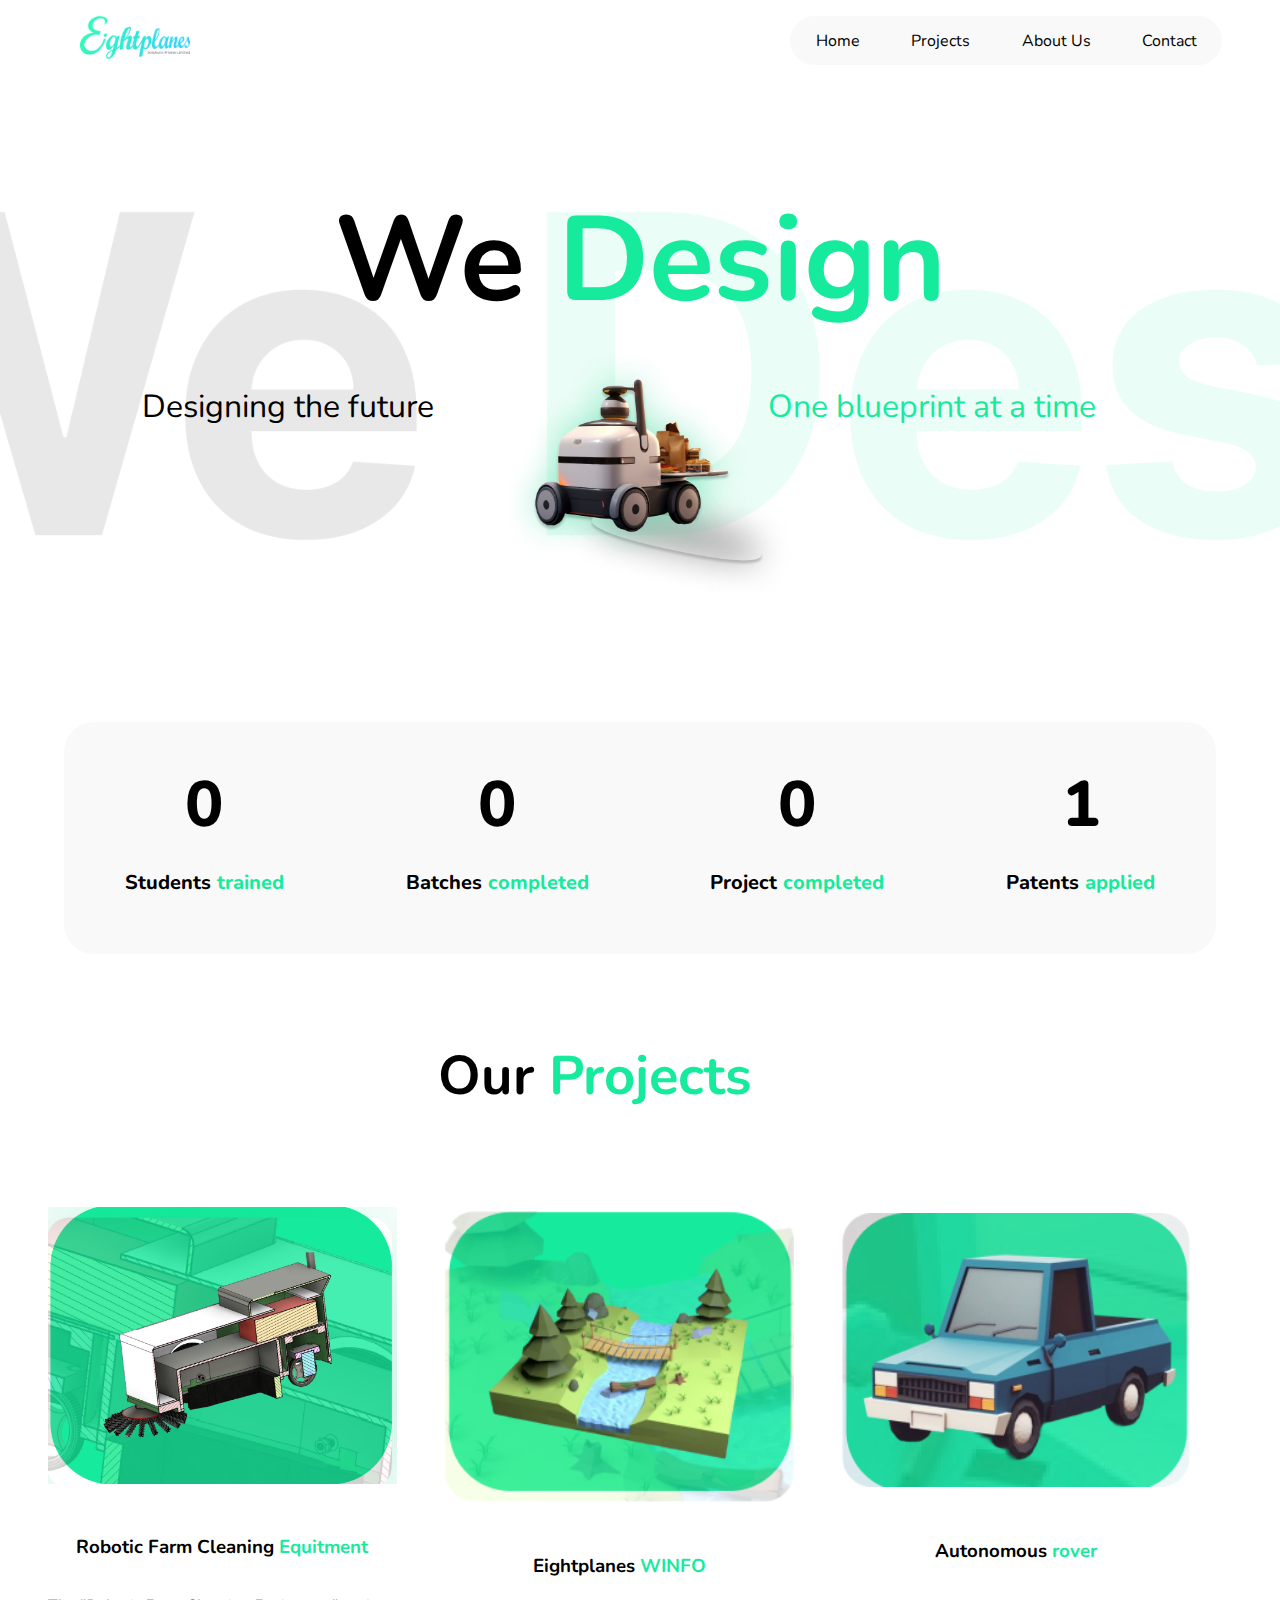
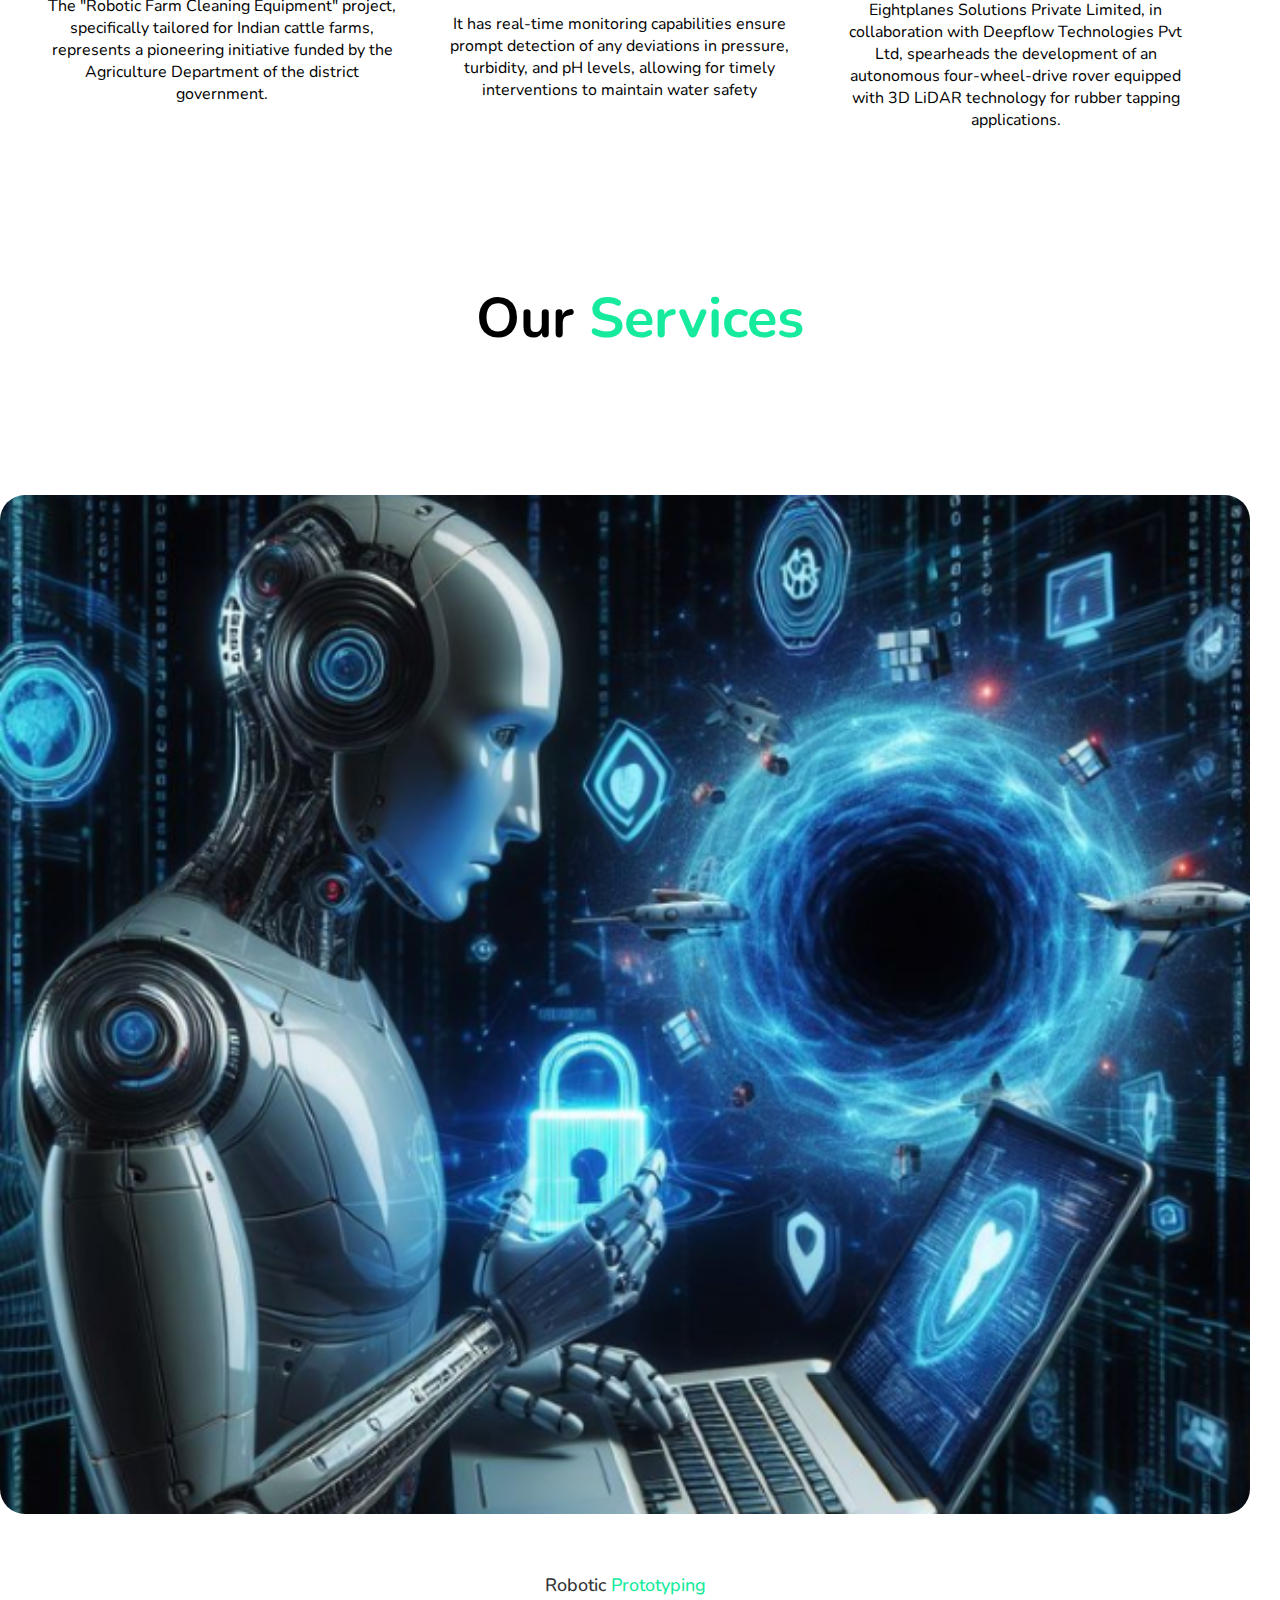
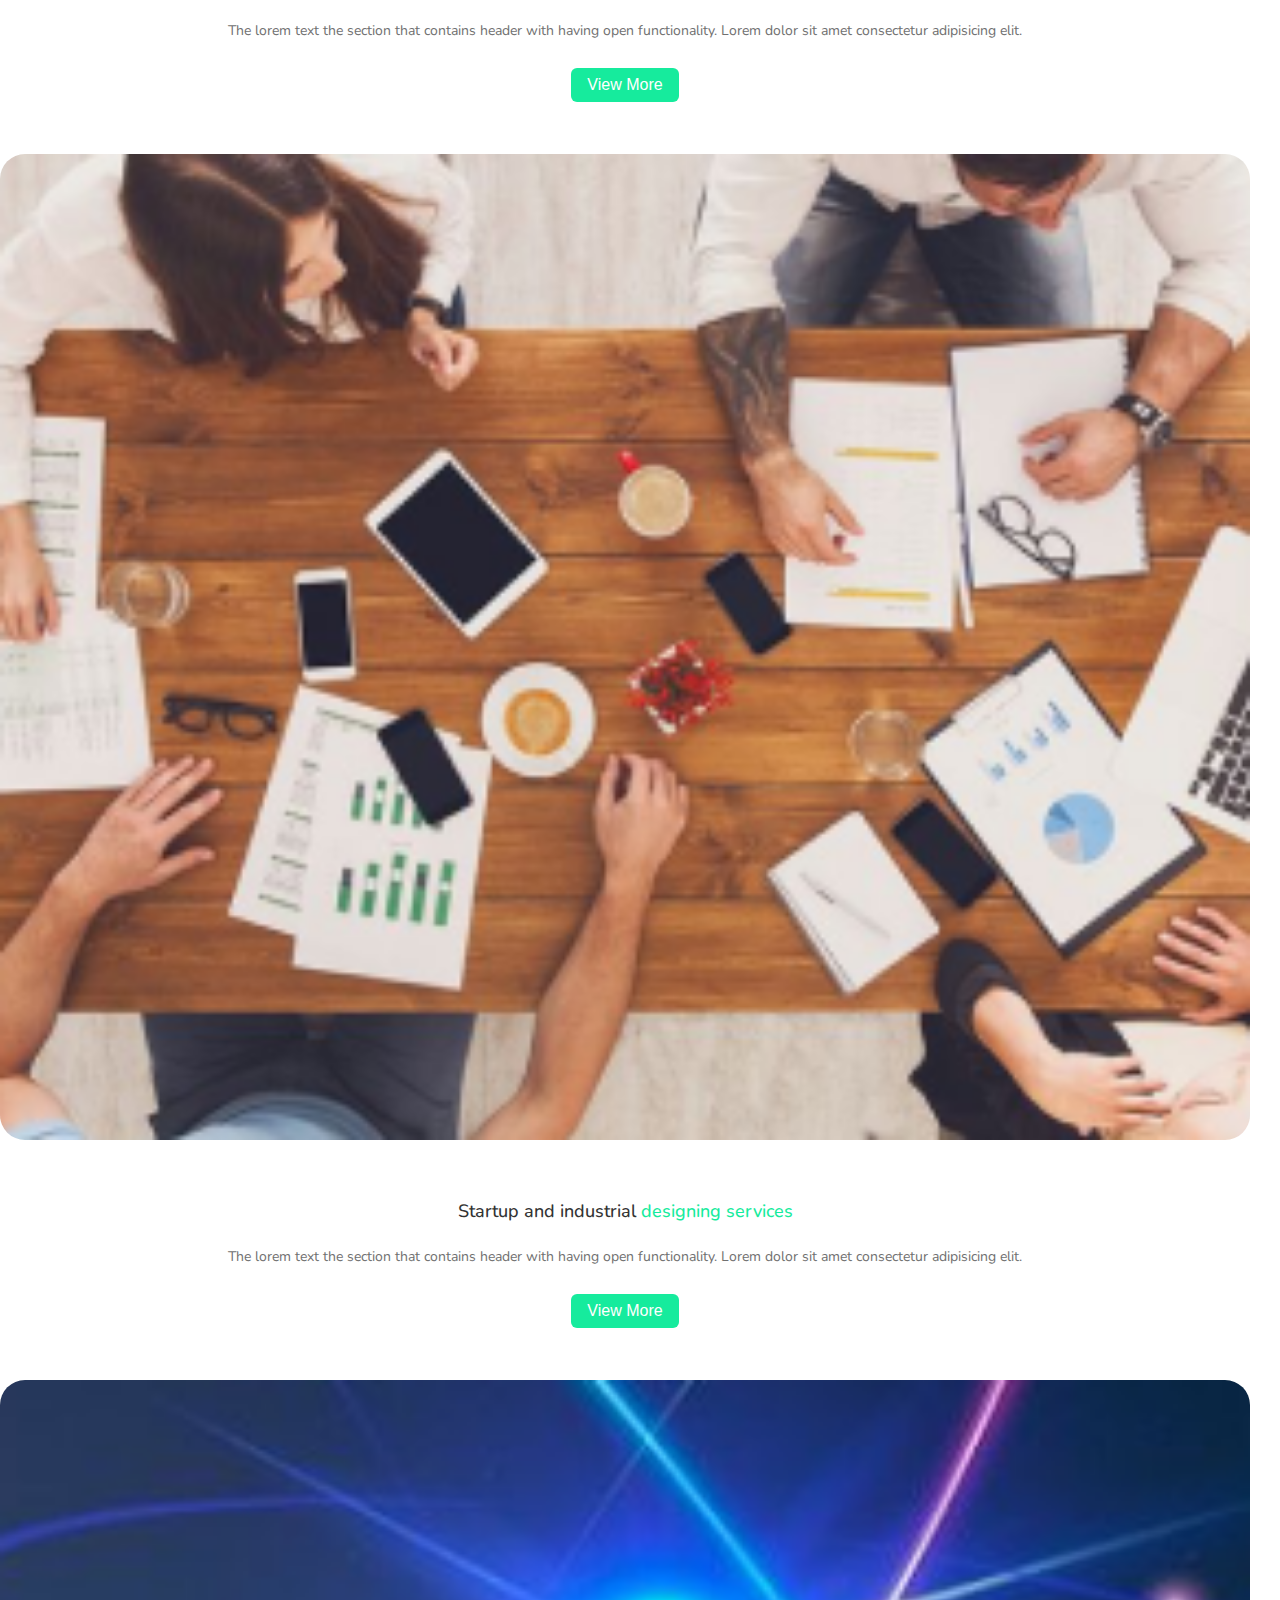
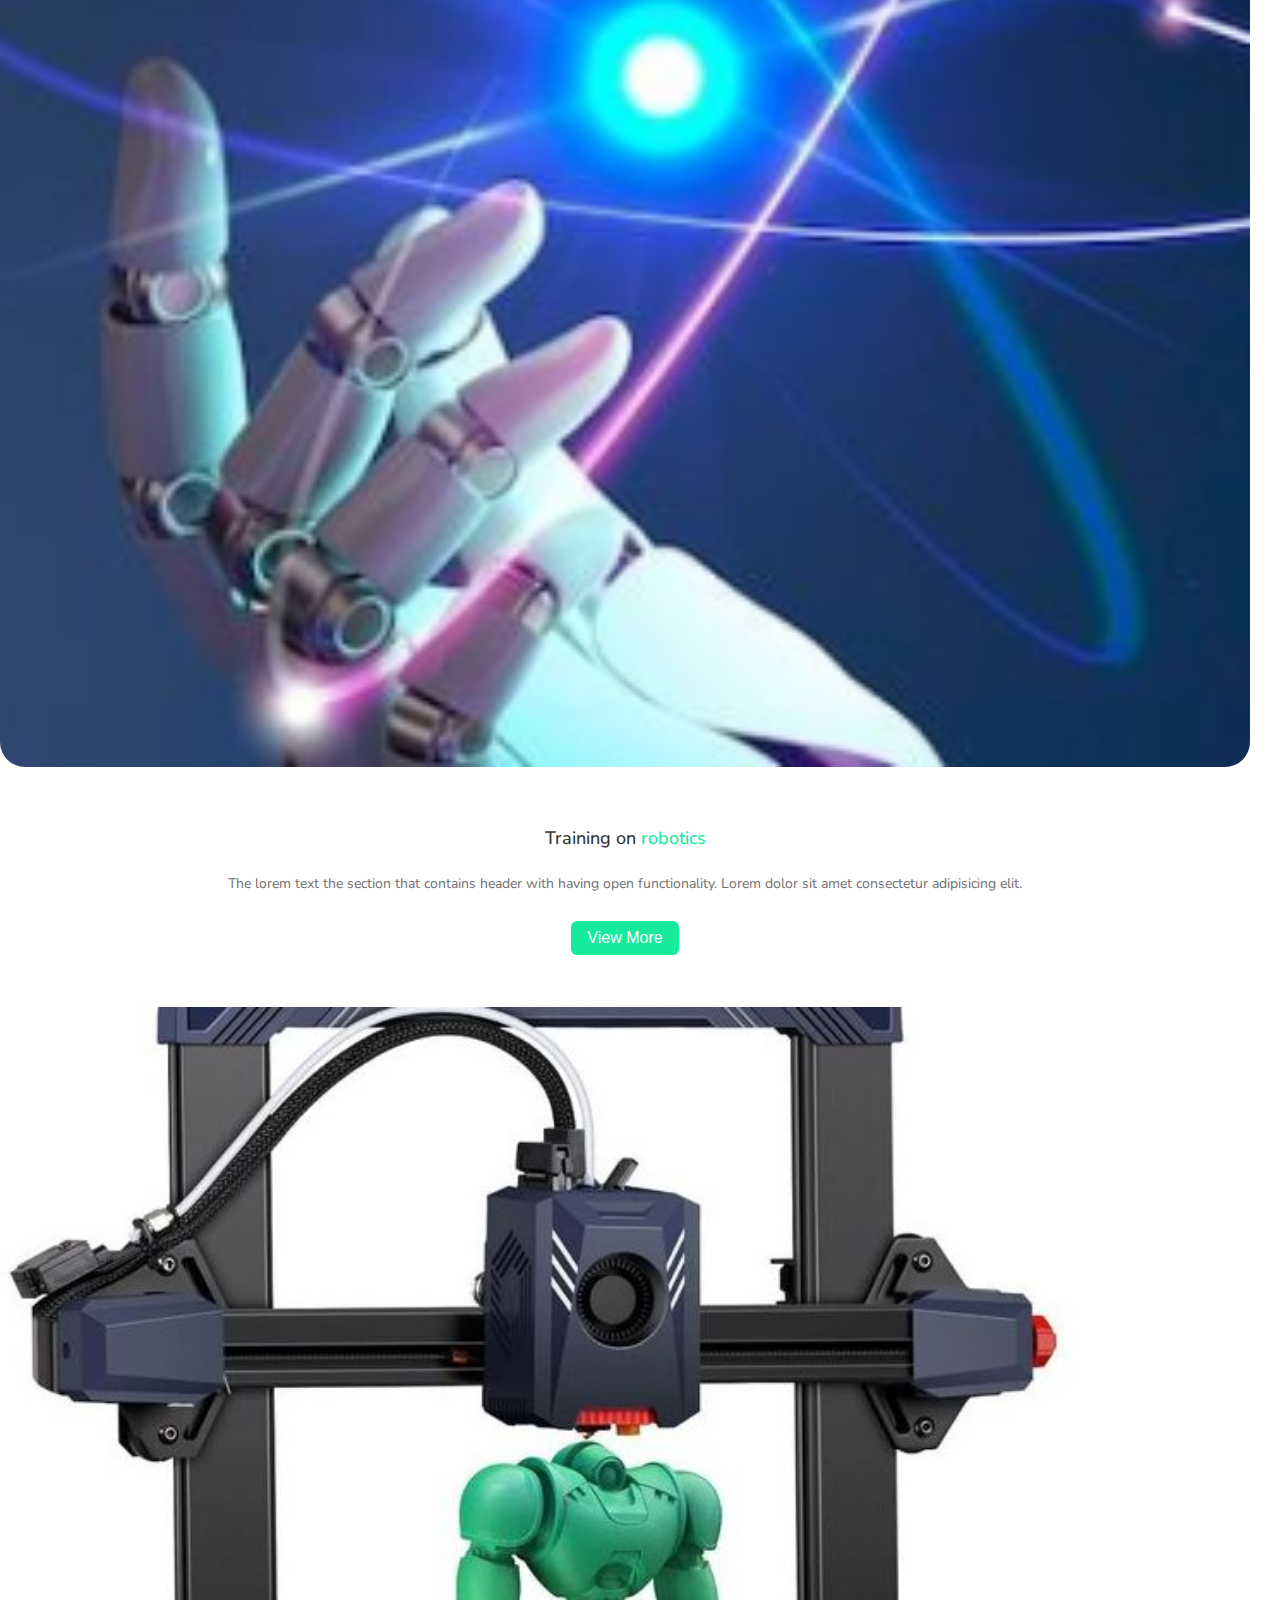
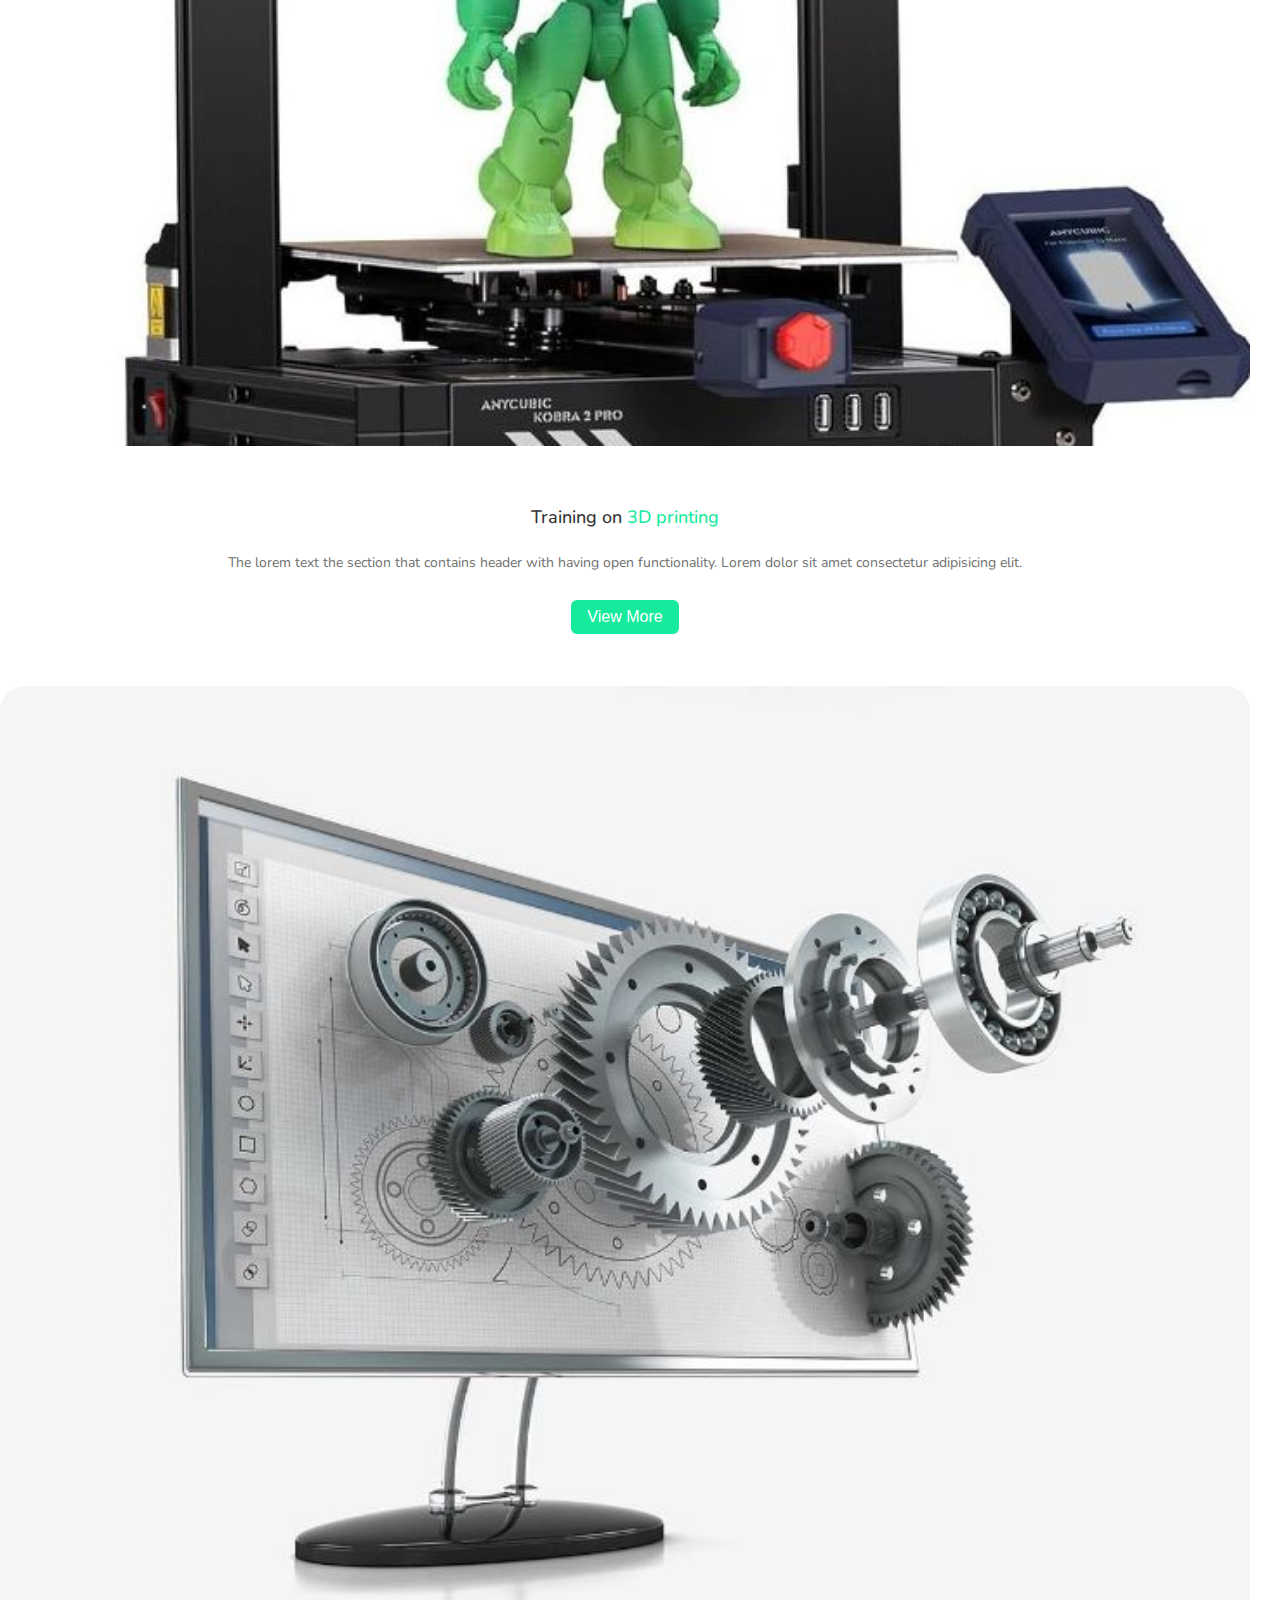
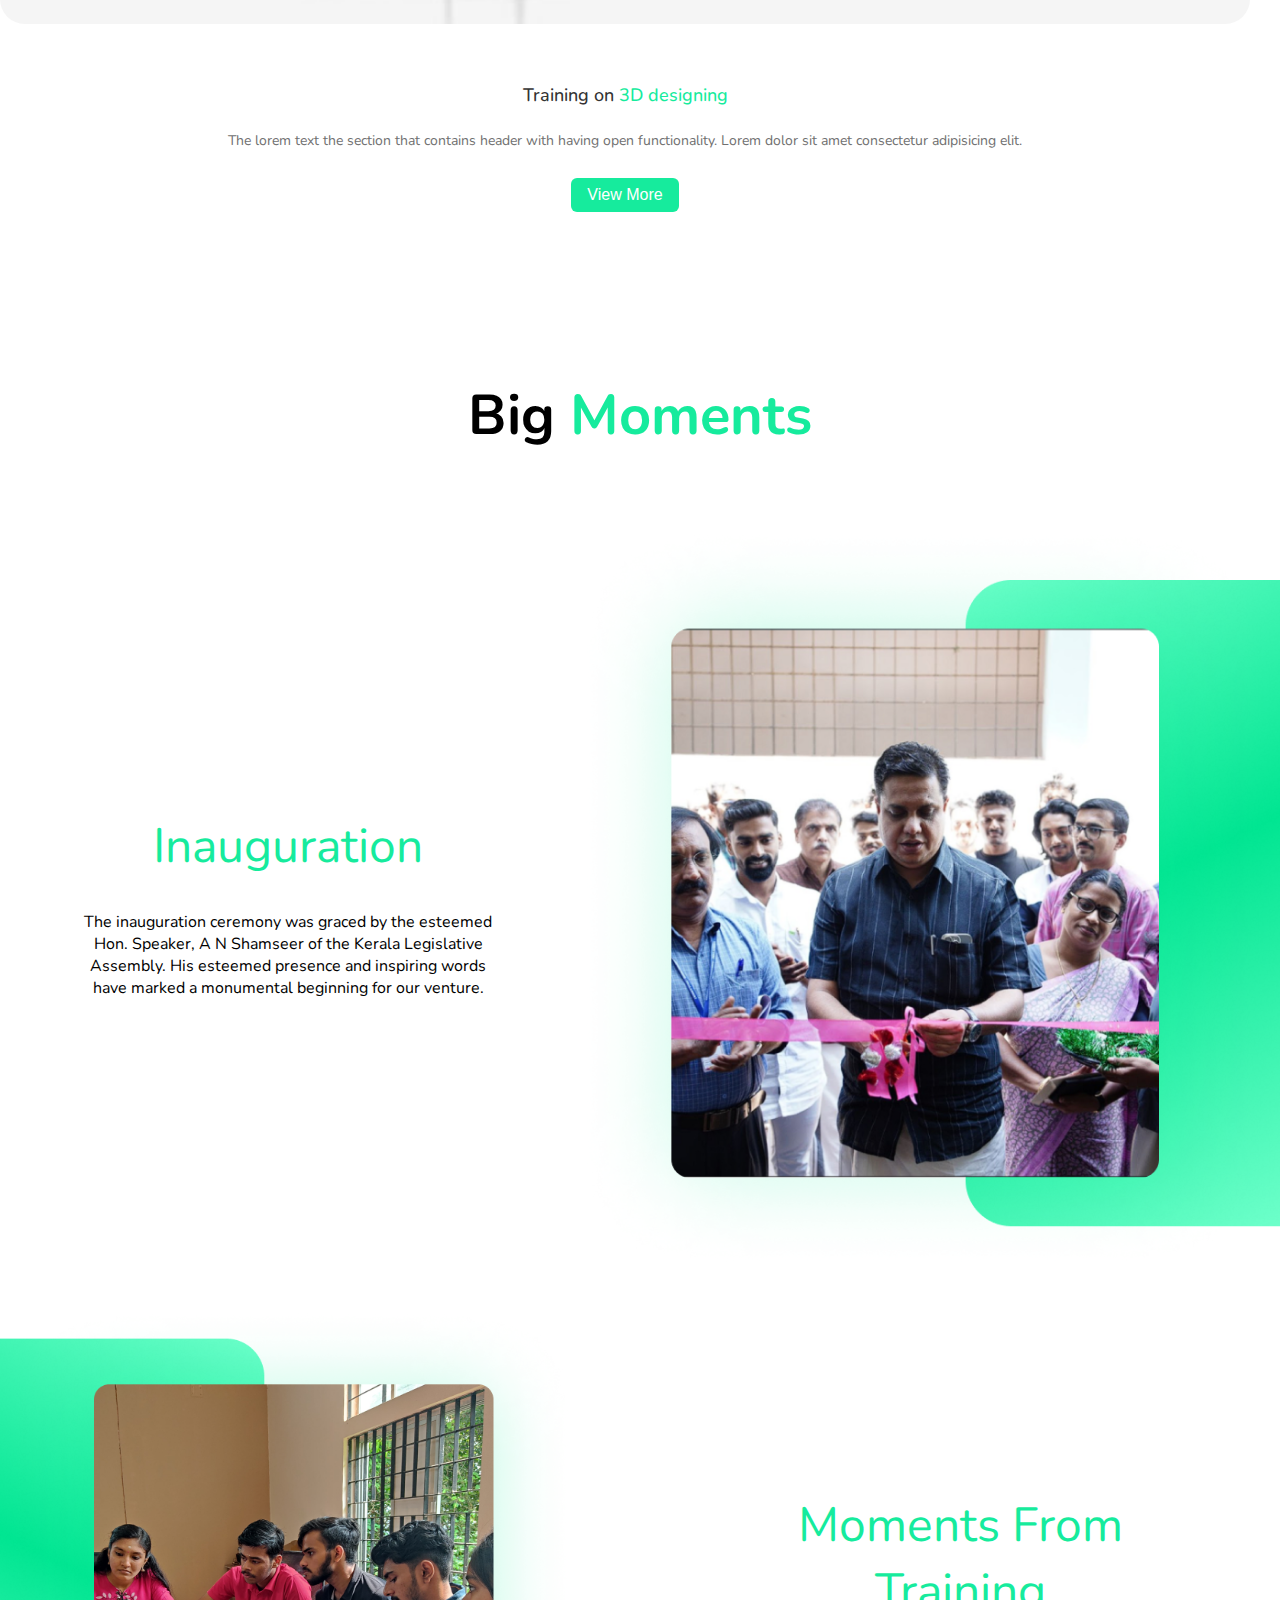
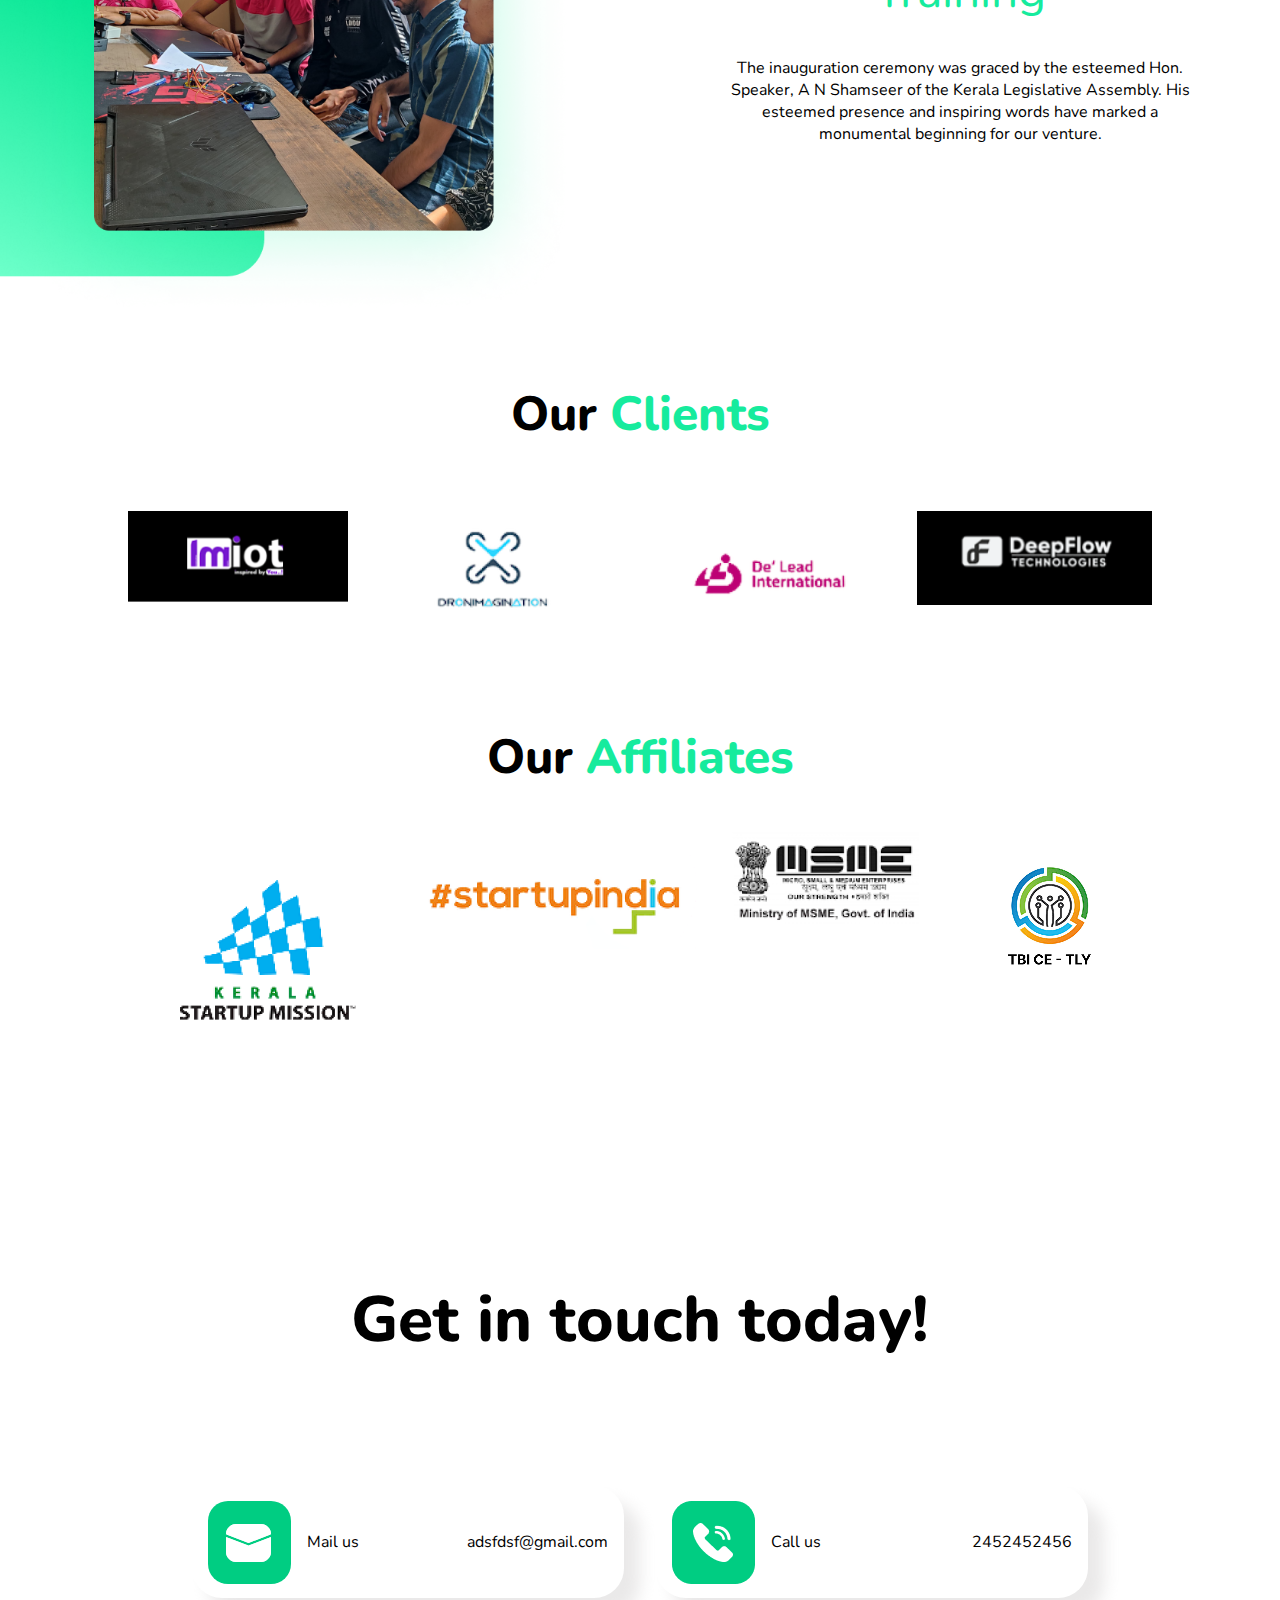
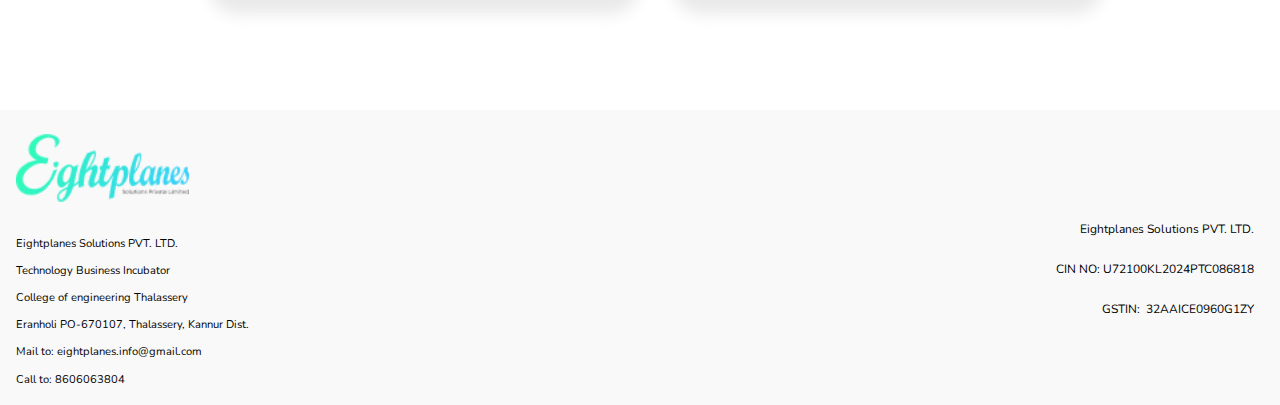
==== commit 8ac4db5c: "Add files via upload" ====
--- a/index.html
+++ b/index.html
@@ -23,8 +23,6 @@
       href="https://cdn.jsdelivr.net/gh/freeps2/a7rarpress@main/swiper-bundle.min.css"
     />
 
-    <!-- CSS -->
-
     <title>Eight-Planes</title>
   </head>
   <body>
@@ -68,55 +66,150 @@
     </div>
     <!--heroPage-->
 
-    <div class="HeroPage">
-      <div class="weDesign">
-        <div class="background">
-          <img src="" class="heroimage" />
-        </div>
-        <div class="herotxt">
-          <div class="heroimgTxt1">
-            <p>Designing the future</p>
-          </div>
-          <div class="heroimgTxt2">
-            <p>One blueprint at a time</p>
-          </div>
-        </div>
-        <div class="heroimgcontainer">
-          <div class="heroImg">
-            <img src="assets/heroimg1.png" alt="" />
-          </div>
-        </div>
-        <div class="main">
-          <p>We <span>Design</span></p>
-        </div>
-      </div>
-    </div>
+    <div class="slideshow-container">
+      <div class="mySlides fade">
+        <div class="HeroPage">
+          <div class="weDesign">
+            <div class="background">
+              <img src="" class="heroimage" />
+            </div>
+            <div class="herotxt">
+              <div class="heroimgTxt1">
+                <p>Designing the future</p>
+              </div>
+              <div class="heroimgTxt2">
+                <p>One blueprint at a time</p>
+              </div>
+            </div>
+            <div class="heroimgcontainer">
+              <div class="heroImg">
+                <img src="assets/heroimg1.png" alt="" />
+              </div>
+            </div>
+            <div class="main">
+              <p>We <span>Design</span></p>
+            </div>
+          </div>
+        </div>
+      </div>
+
+      <div class="mySlides fade">
+        <div class="HeroPage">
+          <div class="weDesign">
+            <div class="background2">
+              <img src="" class="heroimage" />
+            </div>
+            <div class="herotxt">
+              <div class="heroimgTxt1">
+                <p>Crafting the future</p>
+              </div>
+              <div class="heroimgTxt2">
+                <p>One step at a time</p>
+              </div>
+            </div>
+            <div class="heroimgcontainer">
+              <div class="heroImg">
+                <img src="assets/heroimg2.png" alt="" />
+              </div>
+            </div>
+            <div class="main">
+              <p>We <span>Build</span></p>
+            </div>
+          </div>
+        </div>
+      </div>
+
+      <div class="mySlides fade">
+        <div class="HeroPage">
+          <div class="weDesign">
+            <div class="background3">
+              <img src="" class="heroimage" />
+            </div>
+            <div class="herotxt">
+              <div class="heroimgTxt1">
+                <p>Training the future</p>
+              </div>
+              <div class="heroimgTxt2">
+                <p>One lesson at a time</p>
+              </div>
+            </div>
+            <div class="heroimgcontainer">
+              <div class="heroImg">
+                <img src="assets/heroimg3.png" alt="" />
+              </div>
+            </div>
+            <div class="main">
+              <p>We <span>Train</span></p>
+            </div>
+          </div>
+        </div>
+      </div>
+    </div>
+    <br />
+
+    <div style="text-align: center">
+      <span class="dot"></span>
+      <span class="dot"></span>
+      <span class="dot"></span>
+    </div>
+
+    <script>
+      let slideIndex = 0;
+      showSlides();
+
+      function showSlides() {
+        let i;
+        let slides = document.getElementsByClassName("mySlides");
+        let dots = document.getElementsByClassName("dot");
+        for (i = 0; i < slides.length; i++) {
+          slides[i].style.display = "none";
+        }
+        slideIndex++;
+        if (slideIndex > slides.length) {
+          slideIndex = 1;
+        }
+        for (i = 0; i < dots.length; i++) {
+          dots[i].className = dots[i].className.replace(" active", "");
+        }
+        slides[slideIndex - 1].style.display = "block";
+        dots[slideIndex - 1].className += " active";
+        setTimeout(showSlides, 4000); // Change image every 2 seconds
+      }
+    </script>
     <div class="milestoneContainermain">
       <div class="milestoneContainer">
         <div class="training">
           <div class="traininghrs">
             <div class="value" akhi="1000">0</div>
           </div>
-          <p class="mlstone">Students <span class="milestonespan">trained</span></p>
+          <p class="mlstone">
+            Students <span class="milestonespan">trained</span>
+          </p>
         </div>
         <div class="batches">
           <div class="batchesCompleted">
             <div class="value" akhi="50">0</div>
           </div>
-          <p class="mlstone">Batches <span class="milestonespan">completed</span></p>
+          <p class="mlstone">
+            Batches <span class="milestonespan">completed</span>
+          </p>
         </div>
         <div class="projects">
           <div class="projectsCompleted">
             <div class="value" akhi="10">0</div>
           </div>
-          <p class="mlstone">Project <span class="milestonespan">completed</span></p>
+          <p class="mlstone">
+            Project <span class="milestonespan">completed</span>
+          </p>
         </div>
 
         <div class="patents">
           <div class="patentsCompleted">
             <p>1</p>
           </div>
-          <p class="mlstone">Patents <span class="milestonespan">applied</span></p>
+          <p class="mlstone">
+            Patents <span class="milestonespan">applied</span>
+          </p>
         </div>
       </div>
     </div>
--- a/style.css
+++ b/style.css
@@ -99,6 +99,9 @@
 .main span {
   color: #16eb9d;
 }
+.slideshow-container {
+  width: 100vw;
+}
 .background {
   overflow-x: hidden;
   overflow-y: hidden;
@@ -106,6 +109,26 @@
   width: 100vw;
   margin-top: 8rem;
   background-image: url(assets/We\ Design.png);
+  background-size: contain;
+  background-repeat: no-repeat;
+}
+.background2 {
+  overflow-x: hidden;
+  overflow-y: hidden;
+  height: 25rem;
+  width: 100vw;
+  margin-top: 8rem;
+  background-image: url(assets/We\ Build.png);
+  background-size: contain;
+  background-repeat: no-repeat;
+}
+.background3 {
+  overflow-x: hidden;
+  overflow-y: hidden;
+  height: 25rem;
+  width: 100vw;
+  margin-top: 8rem;
+  background-image: url(assets/We\ Train.png);
   background-size: contain;
   background-repeat: no-repeat;
 }
@@ -188,7 +211,7 @@
   flex-direction: column;
   text-align: center;
 }
-.milestonespan{
+.milestonespan {
   color: #16eb9d;
 }
 .batchesCompleted span {
@@ -694,7 +717,8 @@
   }
 }
 @media (max-width: 1350px) {
-  .background {
+  .background,
+  .background2 {
     width: 100vw;
     background-size: cover;
   }
@@ -708,7 +732,9 @@
   .main {
     font-size: 6rem;
   }
-  .background {
+  .background,
+  .background2,
+  .background3 {
     background-size: contain;
   }
 }
@@ -805,9 +831,6 @@
     flex-direction: column;
   }
 
-  .background {
-    top: 65%;
-  }
   .service1 {
     width: 100%;
   }
@@ -959,6 +982,18 @@
     background-repeat: no-repeat;
     background-image: url(assets/We\ Designresp.png);
   }
+  .background2 {
+    background-size: cover;
+    background-position: center;
+    background-repeat: no-repeat;
+    background-image: url(assets/We\ Designresp.png);
+  }
+  .background3 {
+    background-size: cover;
+    background-position: center;
+    background-repeat: no-repeat;
+    background-image: url(assets/We\ Designresp.png);
+  }
   .momentsleftSide img {
     height: 28rem;
   }
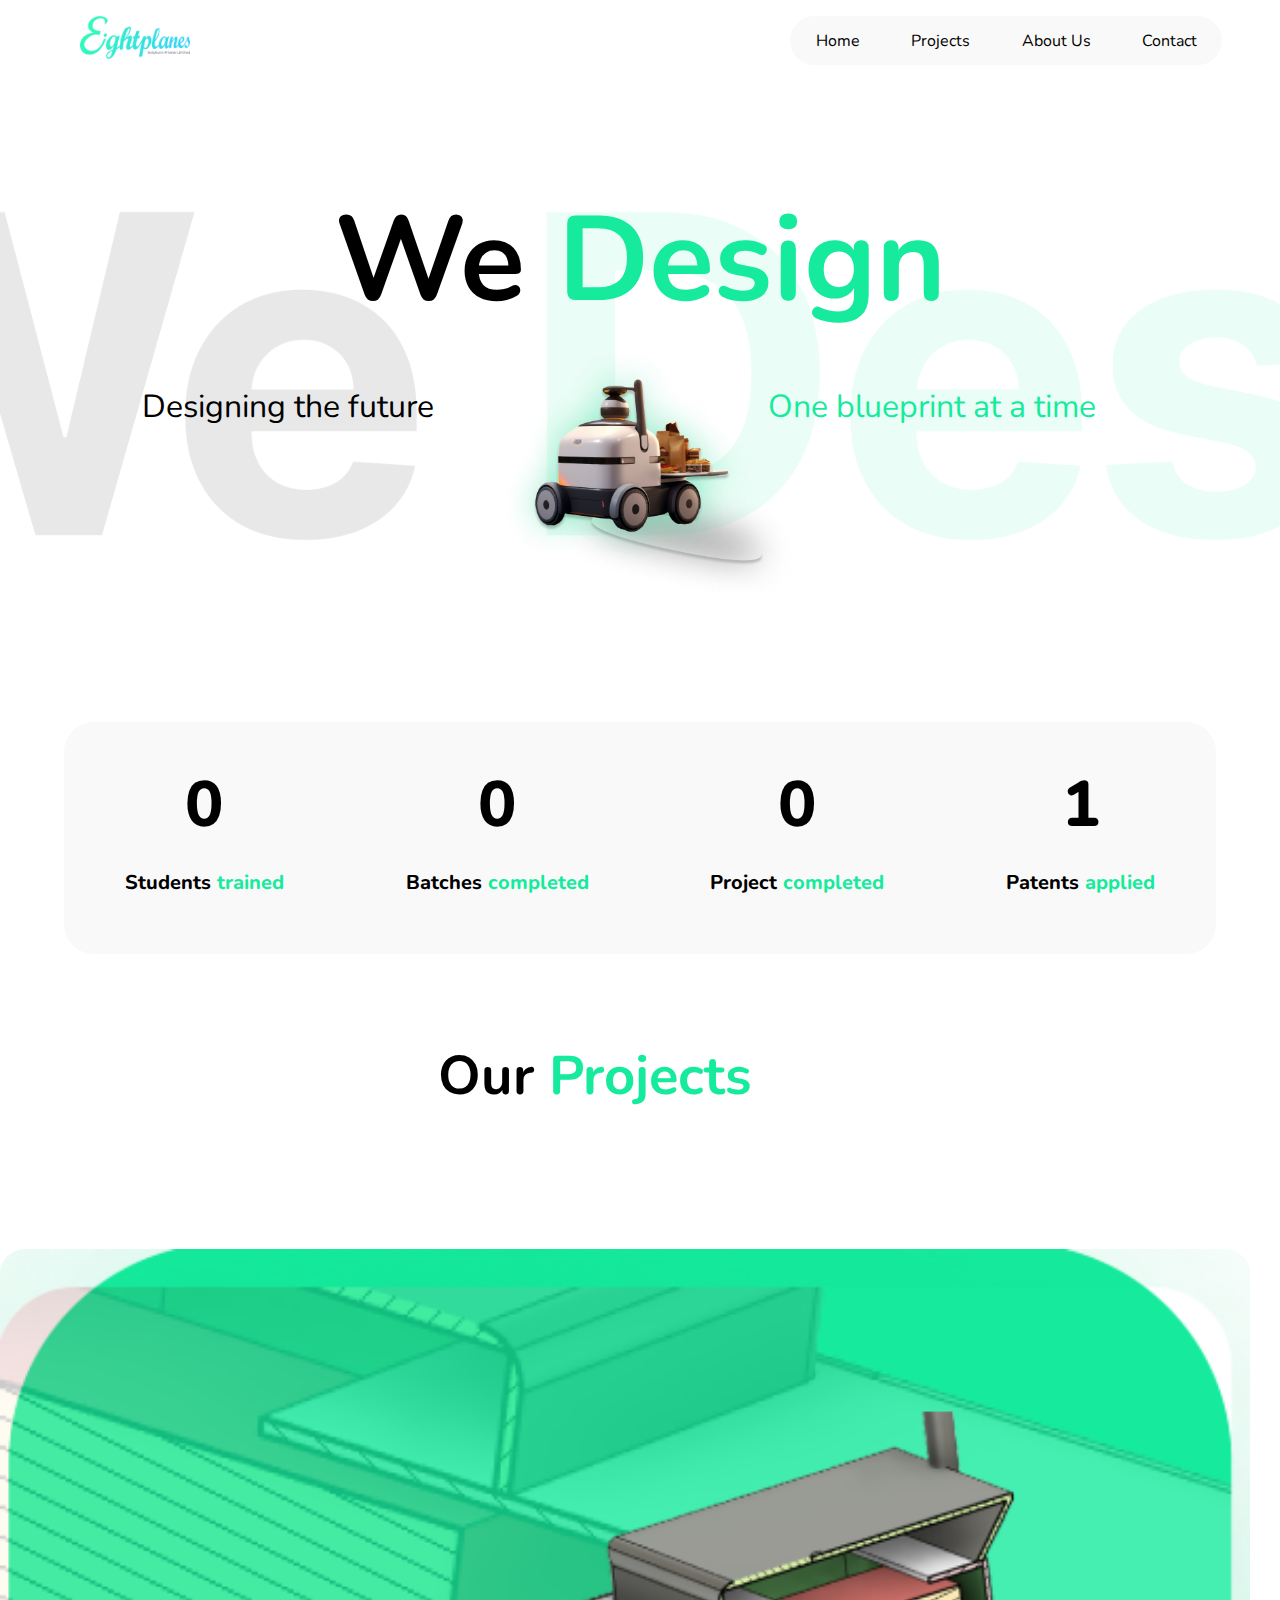
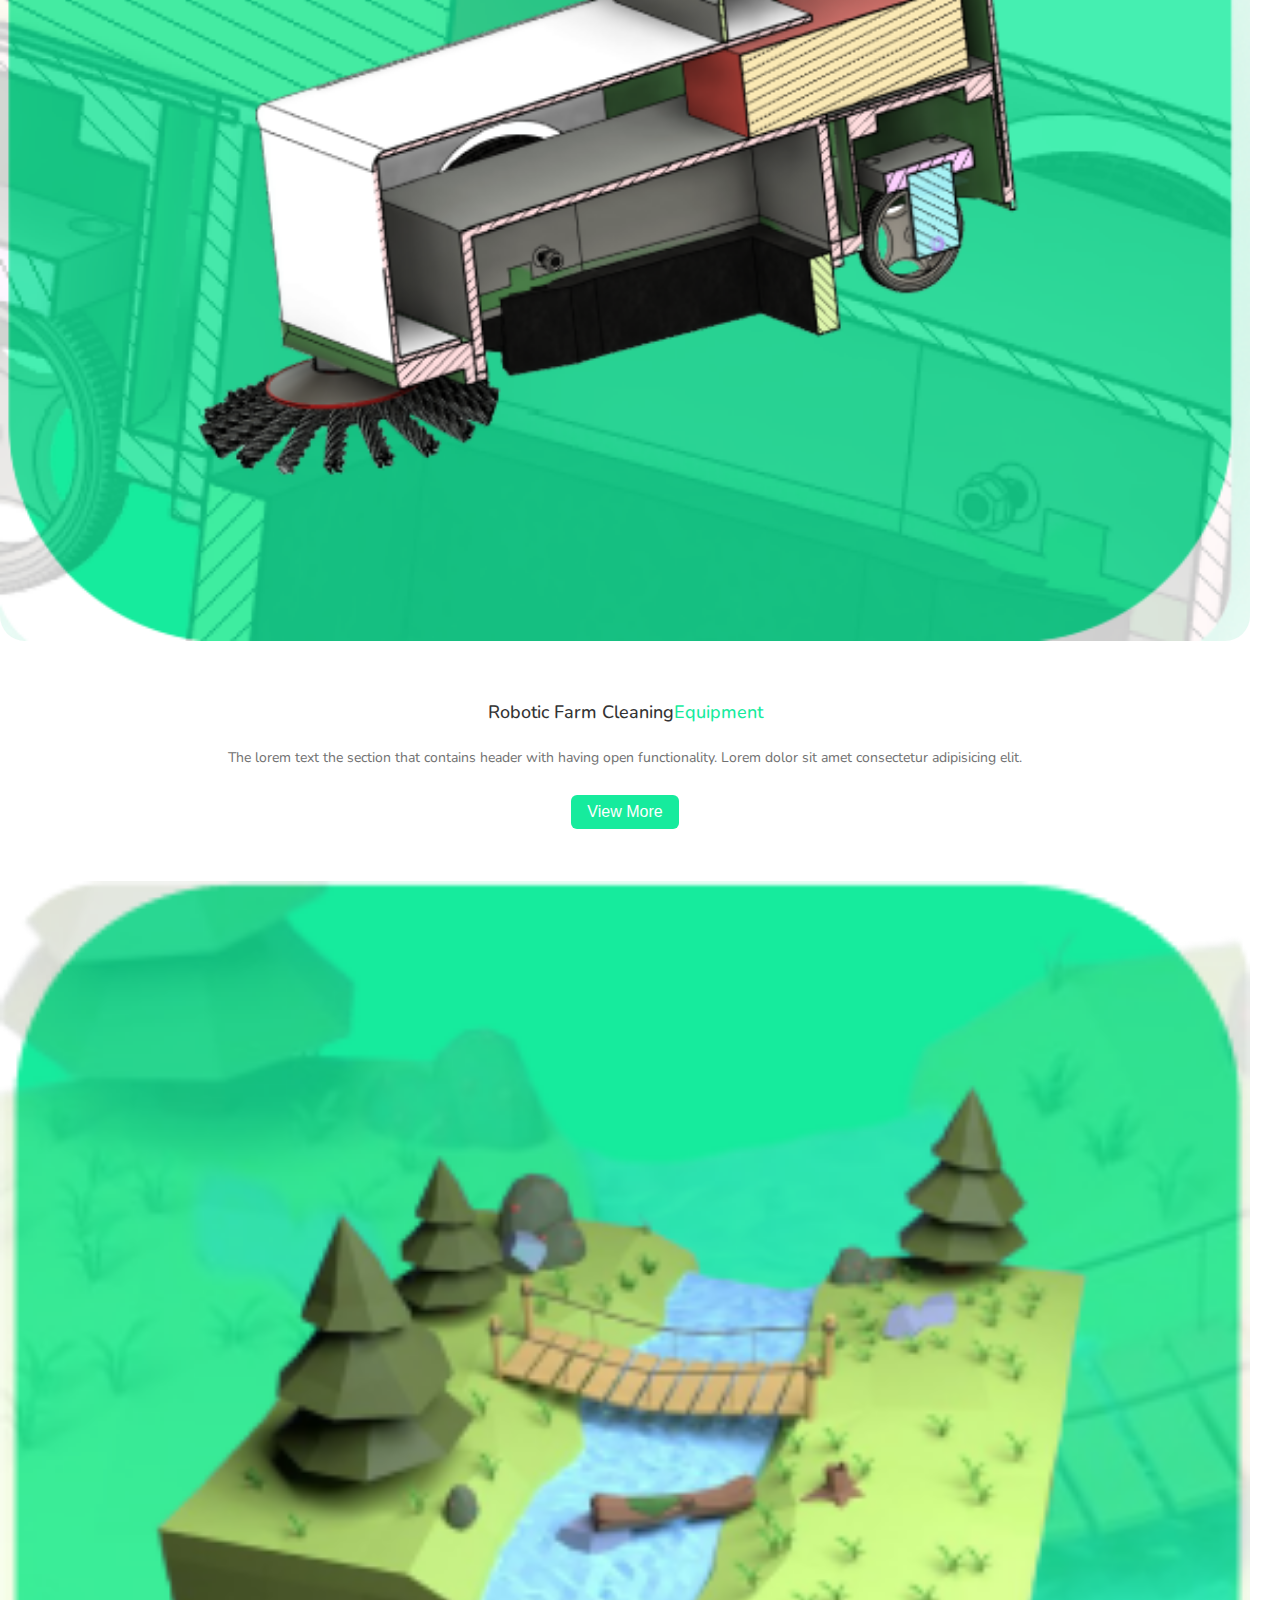
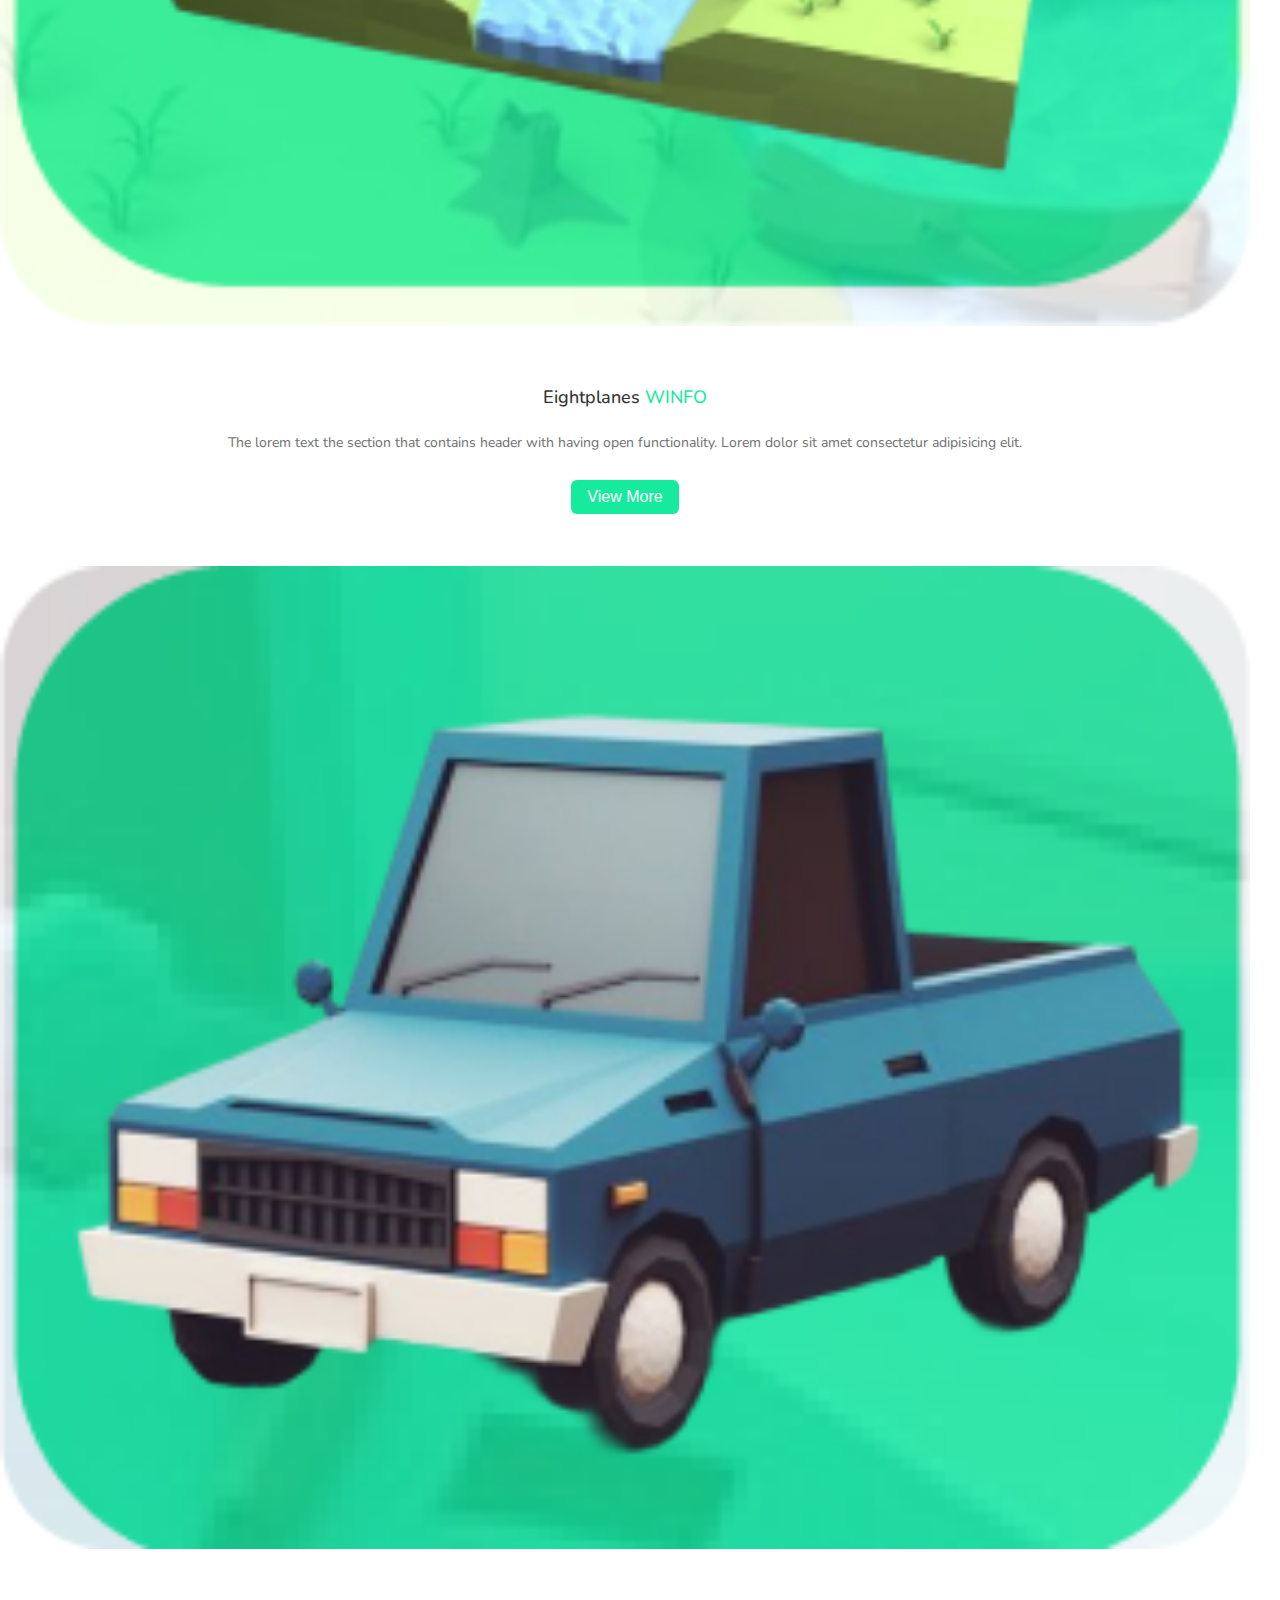
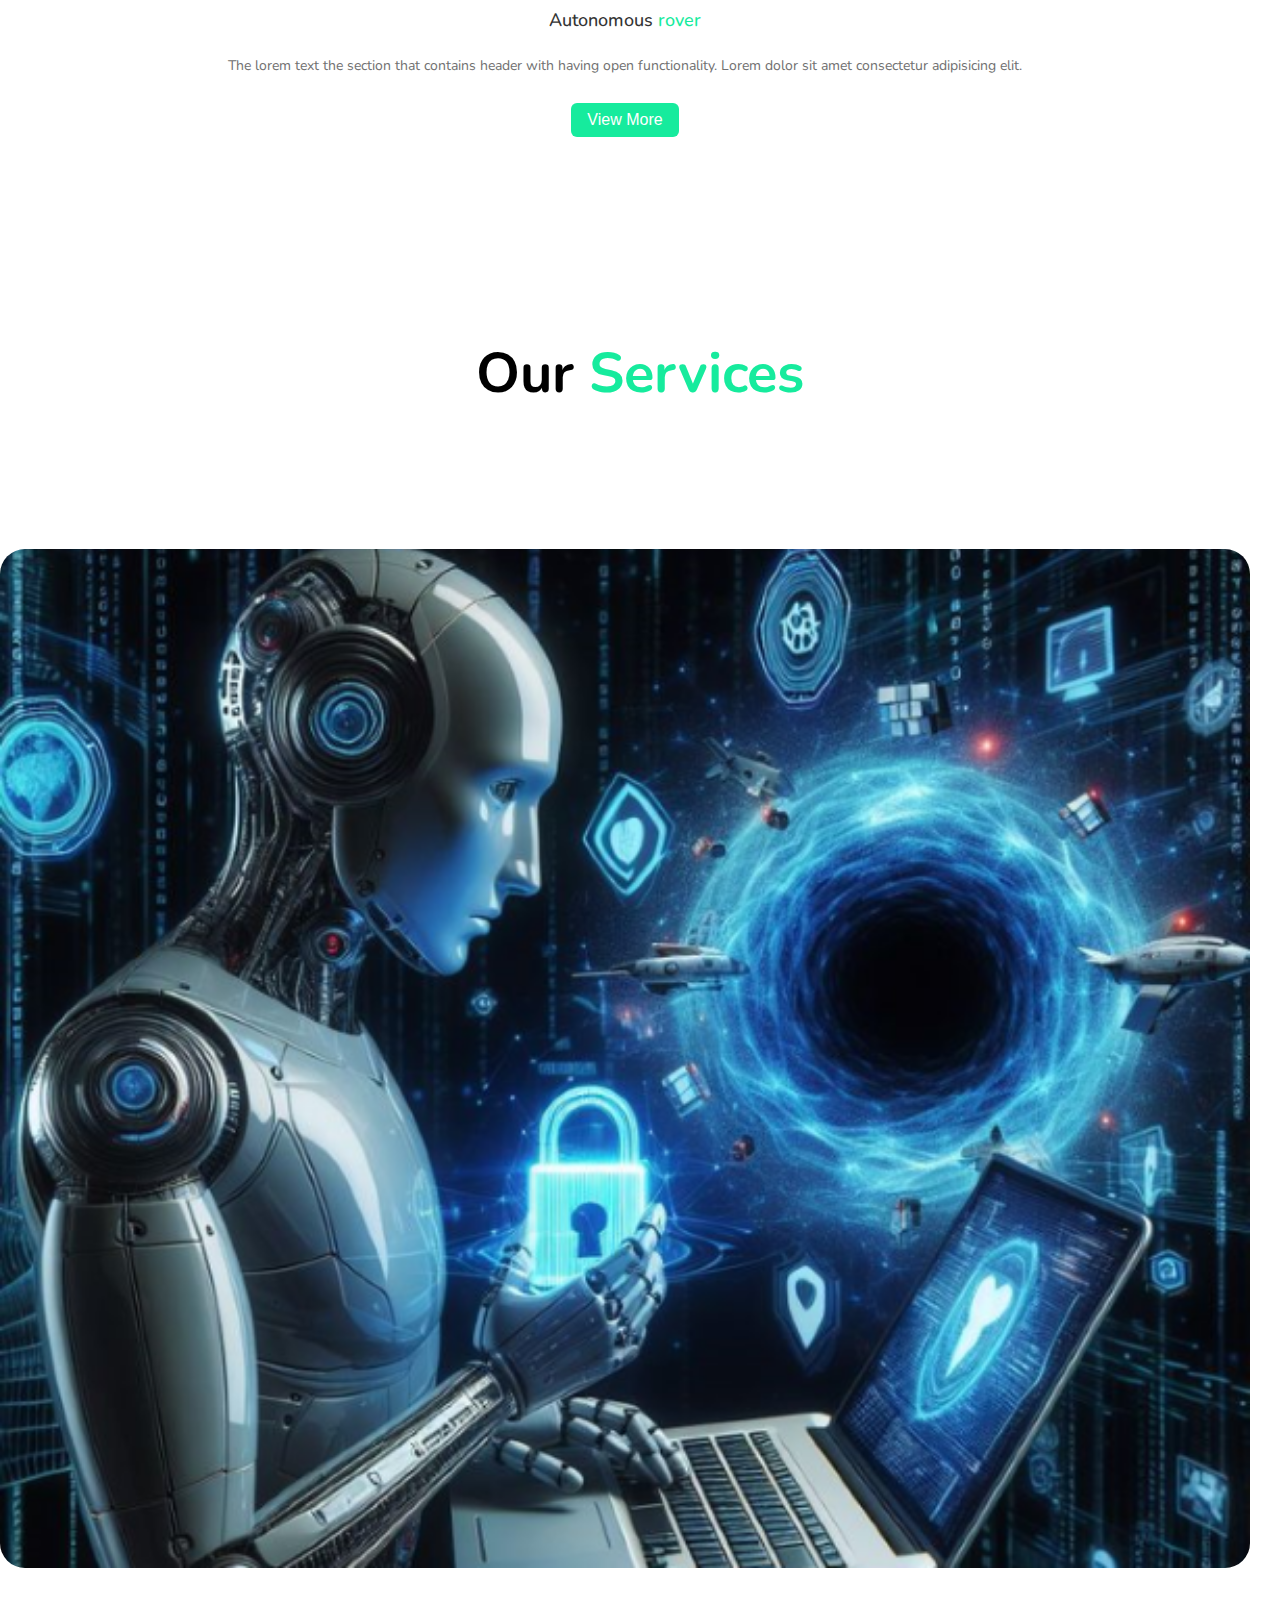
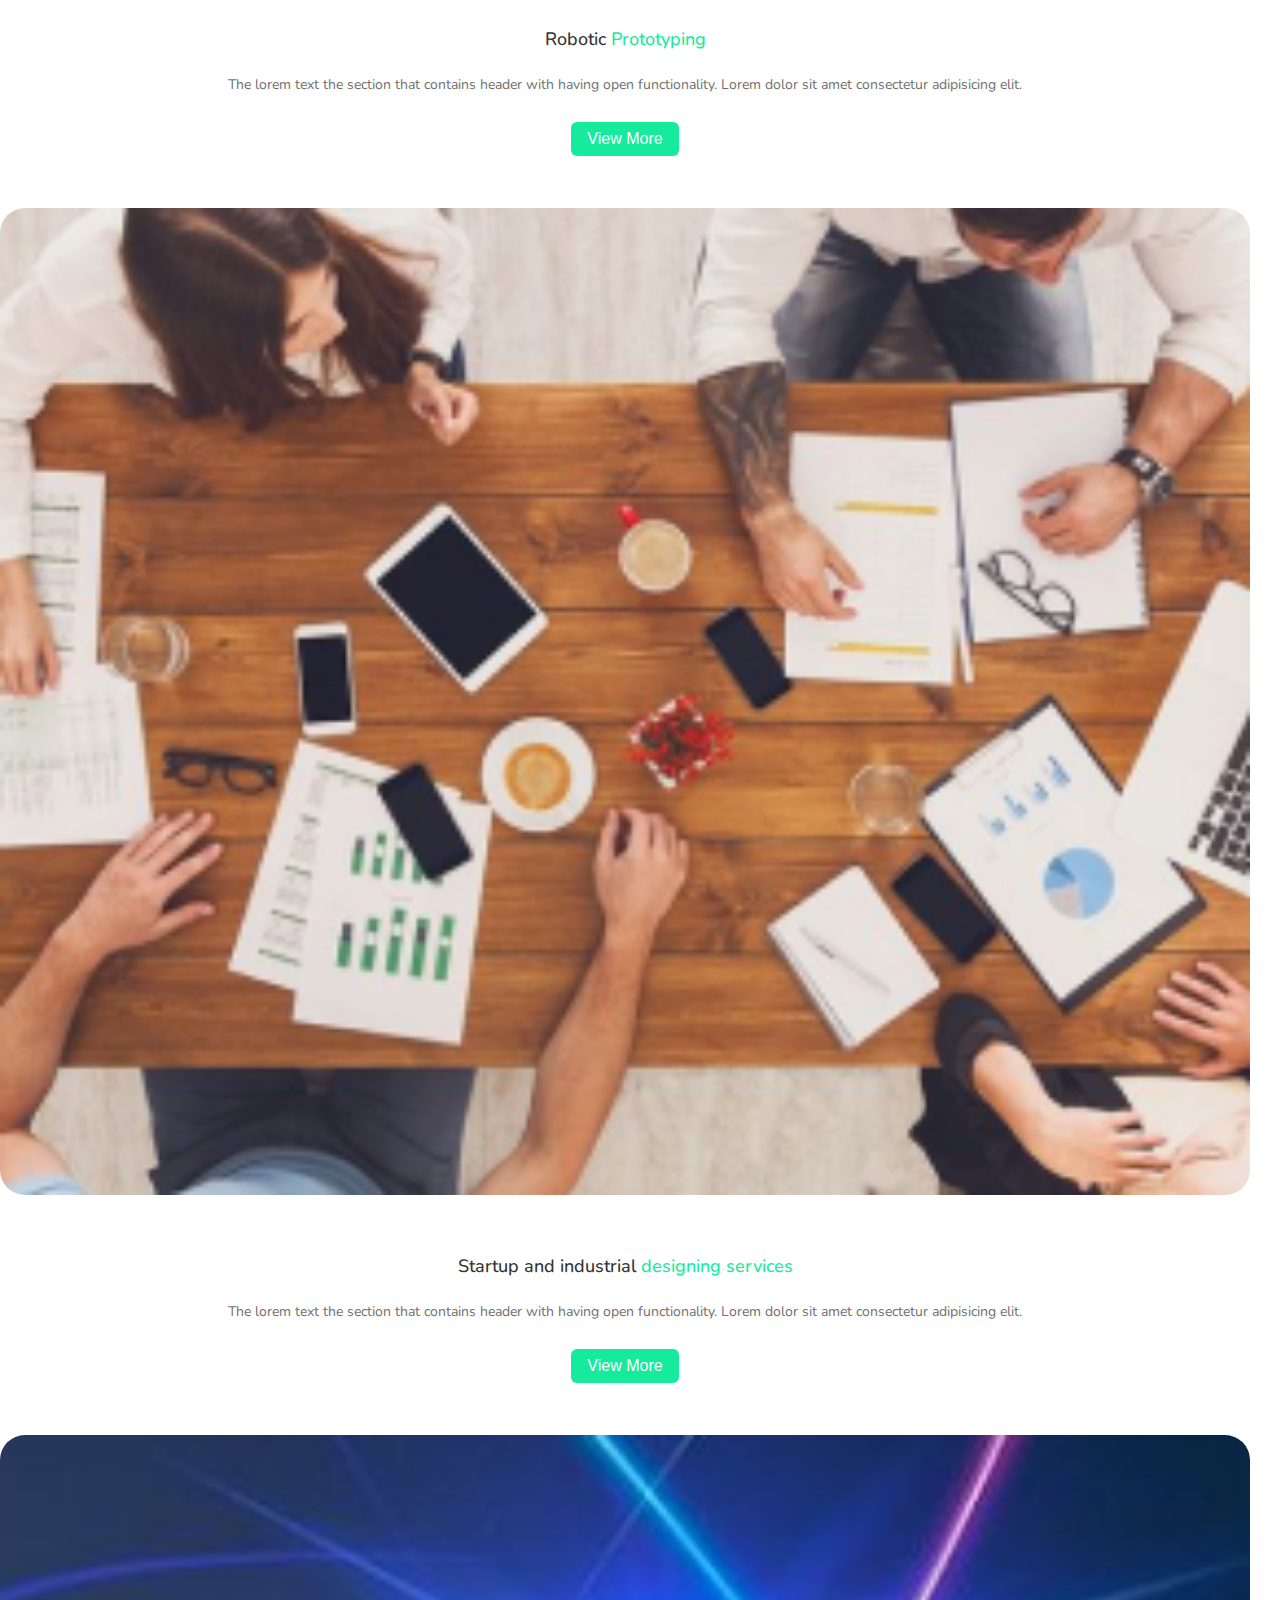
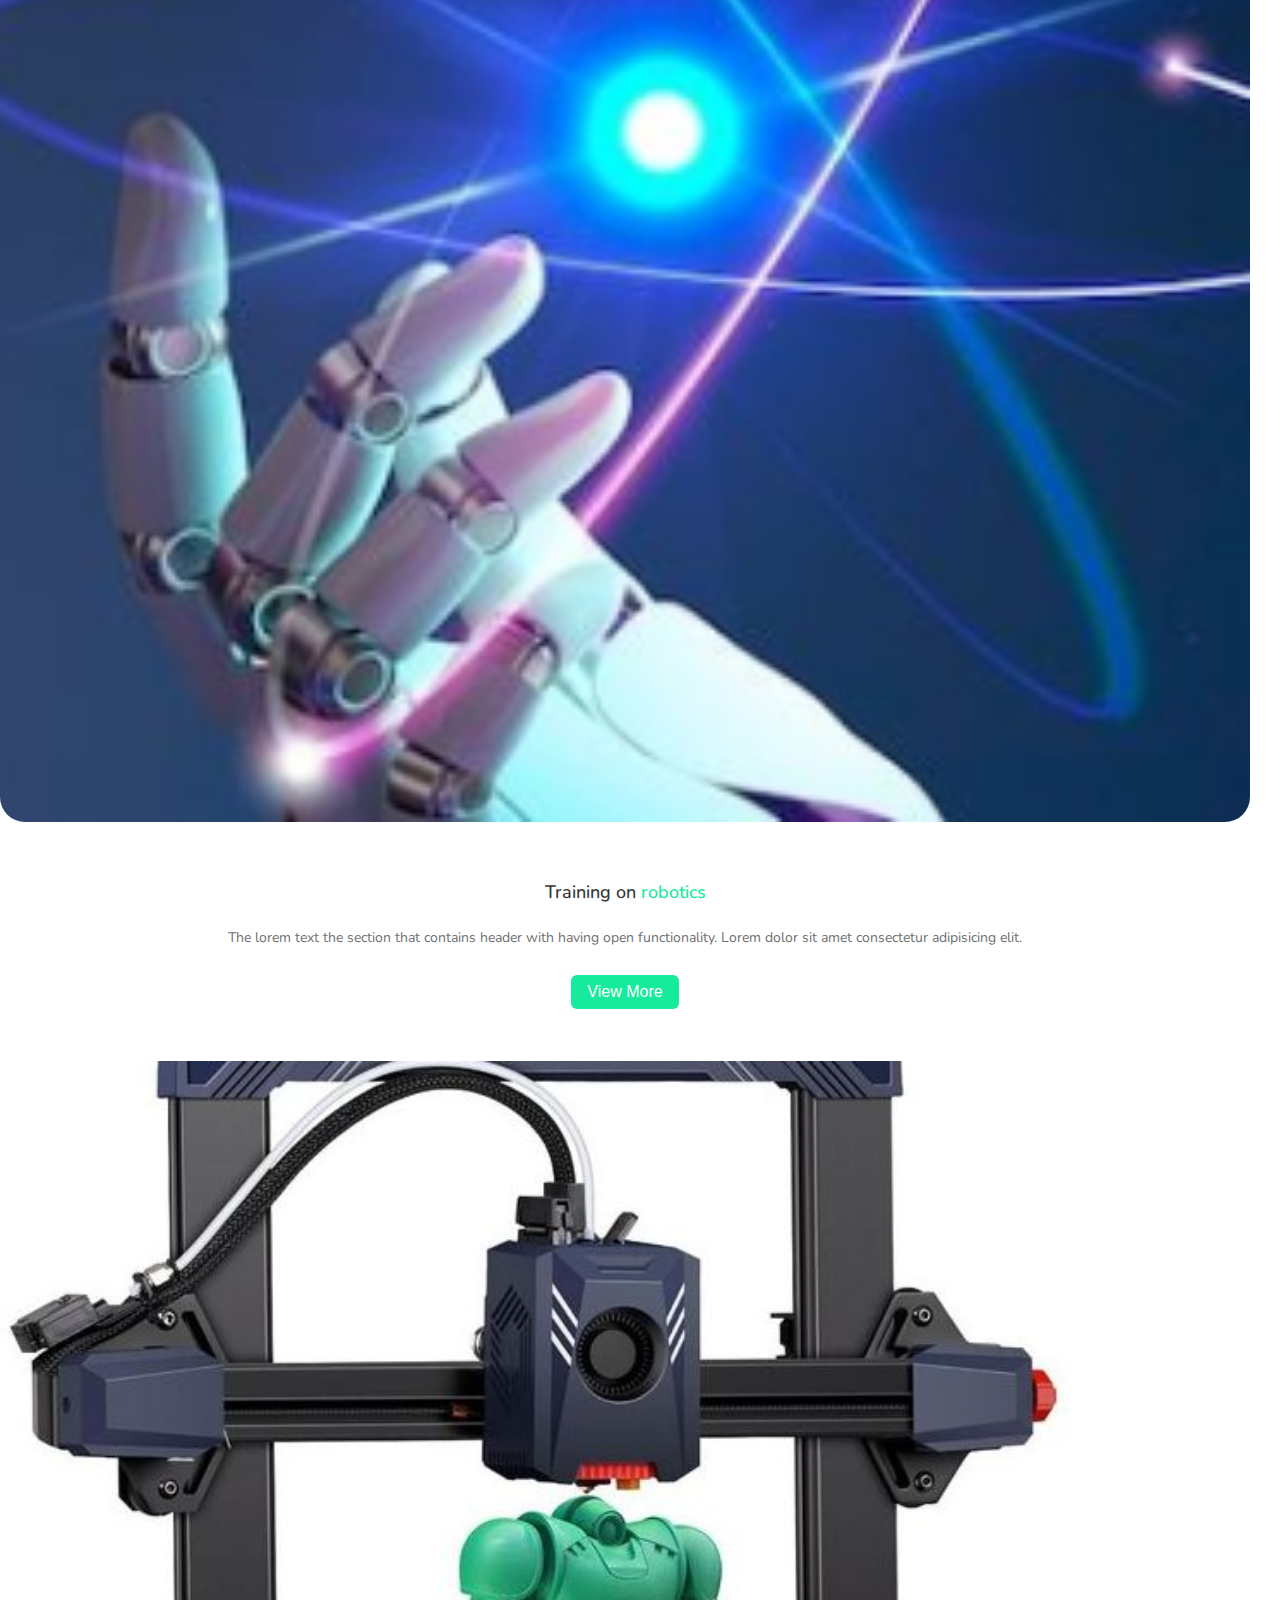
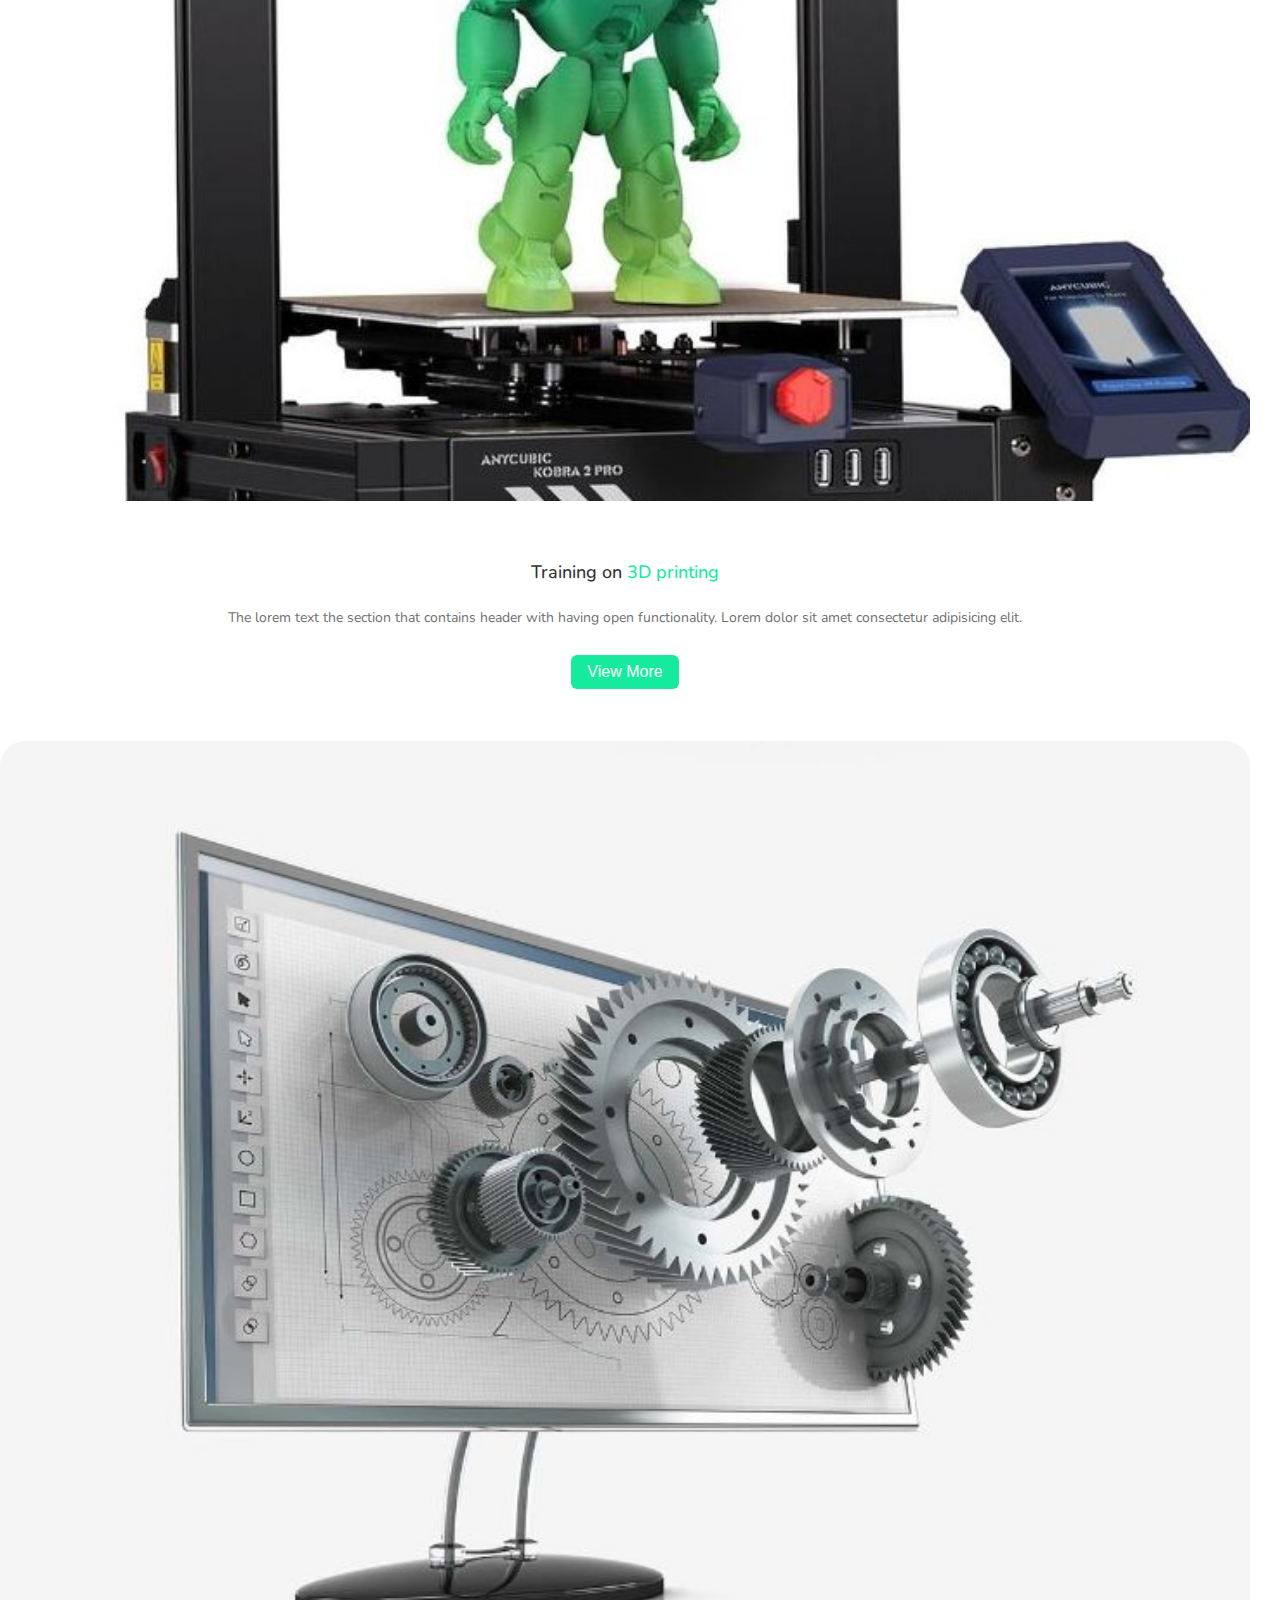
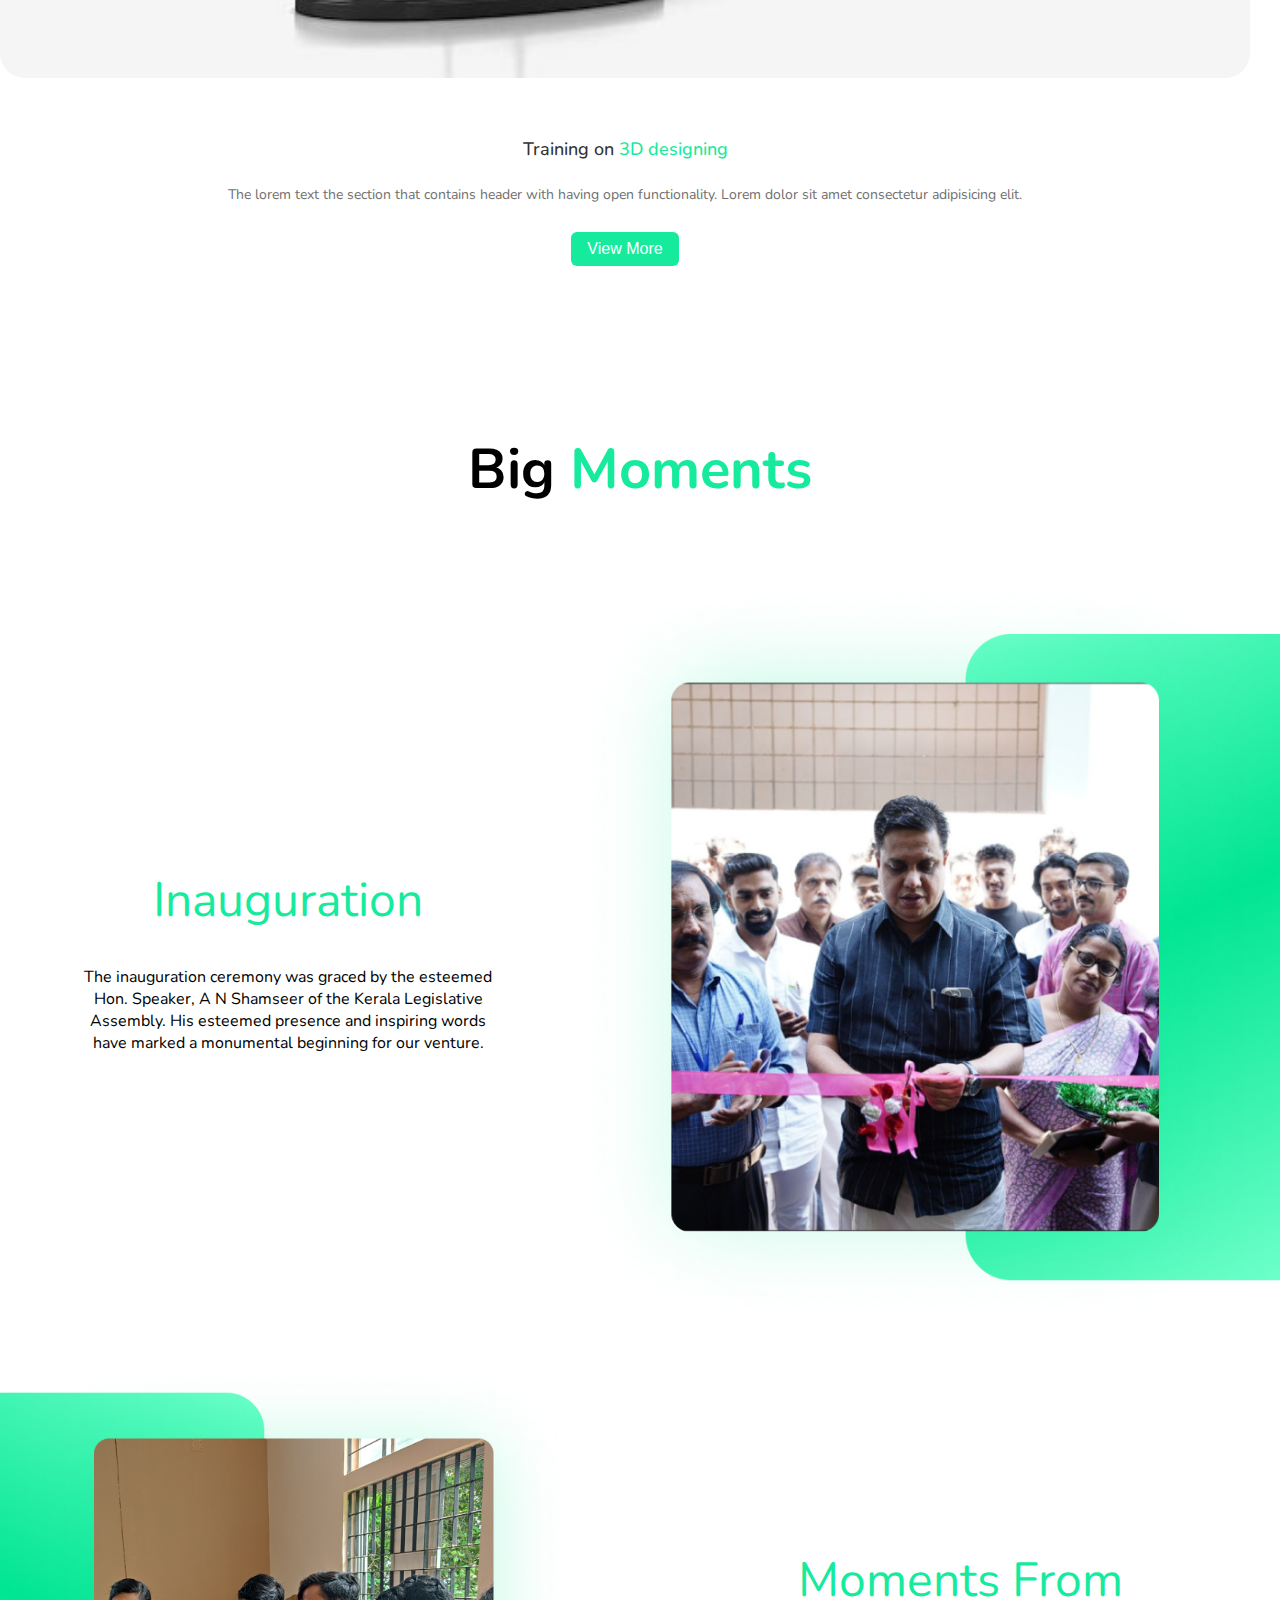
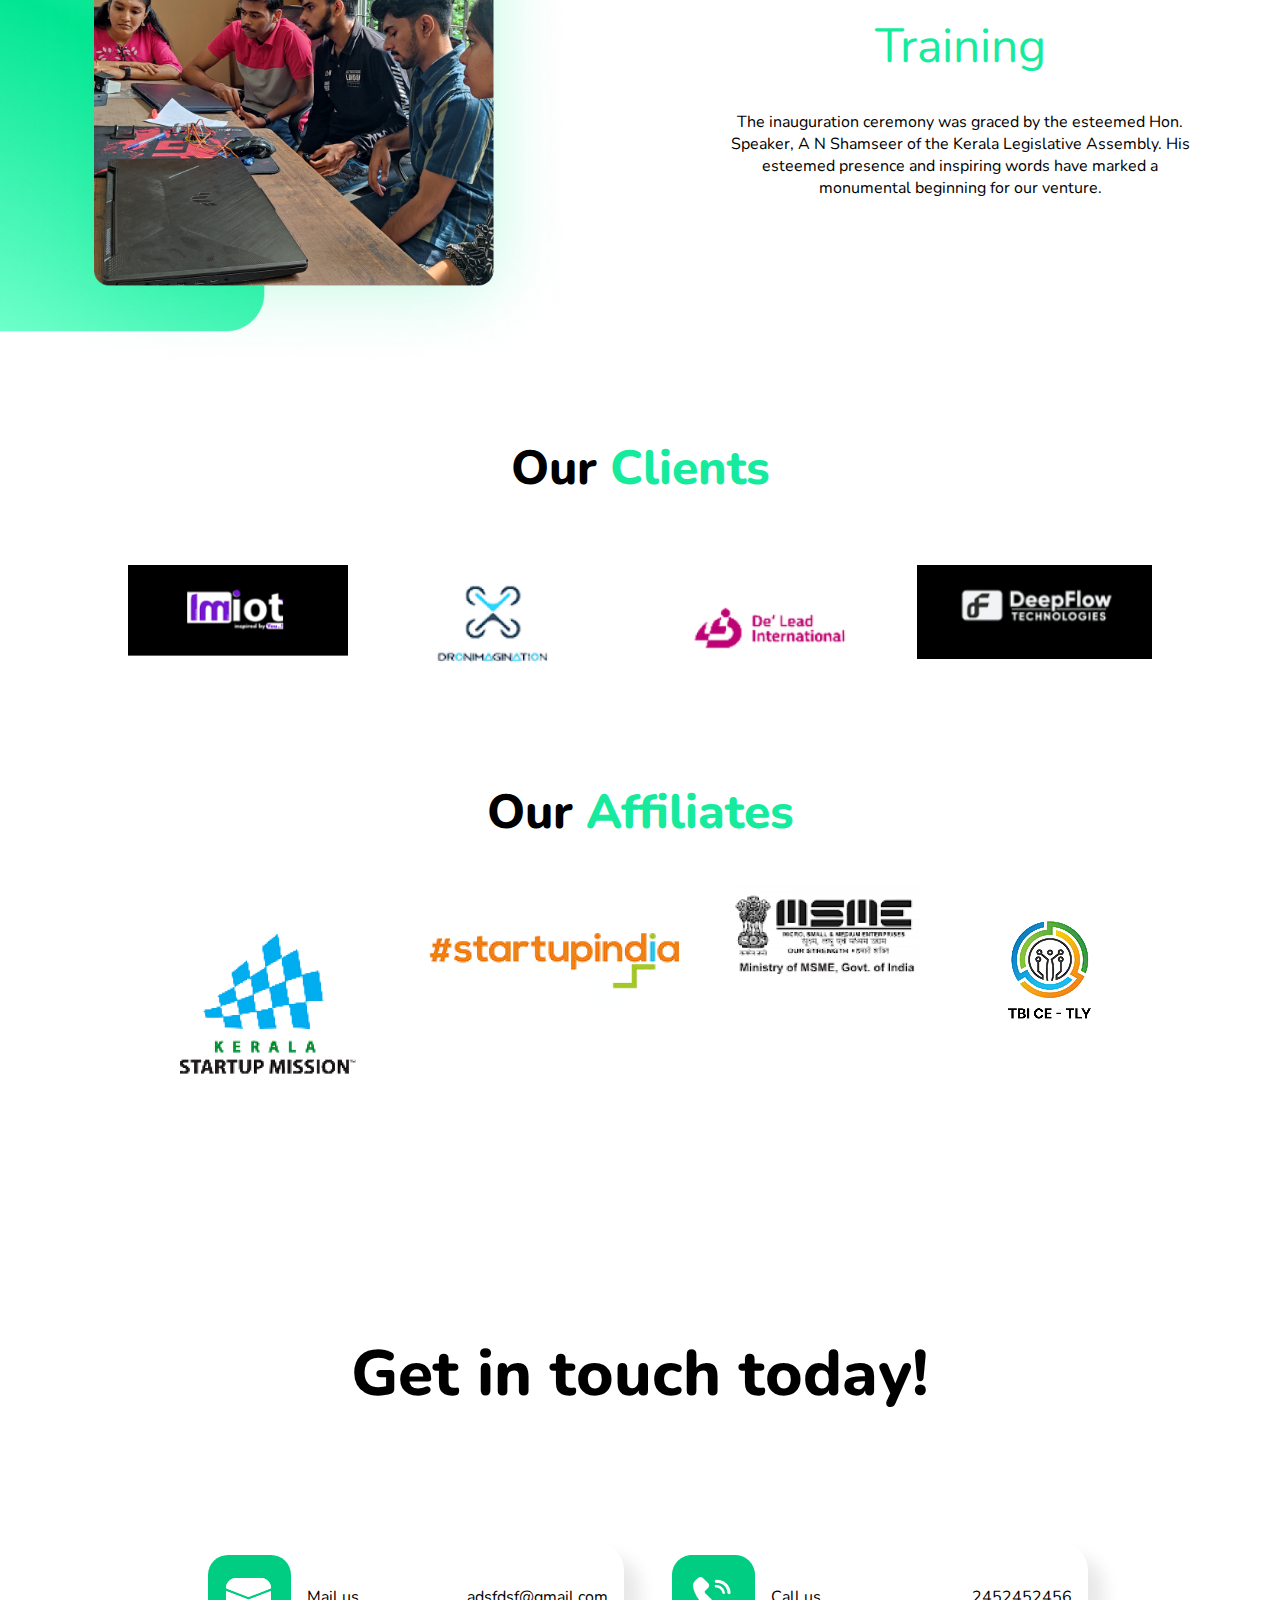
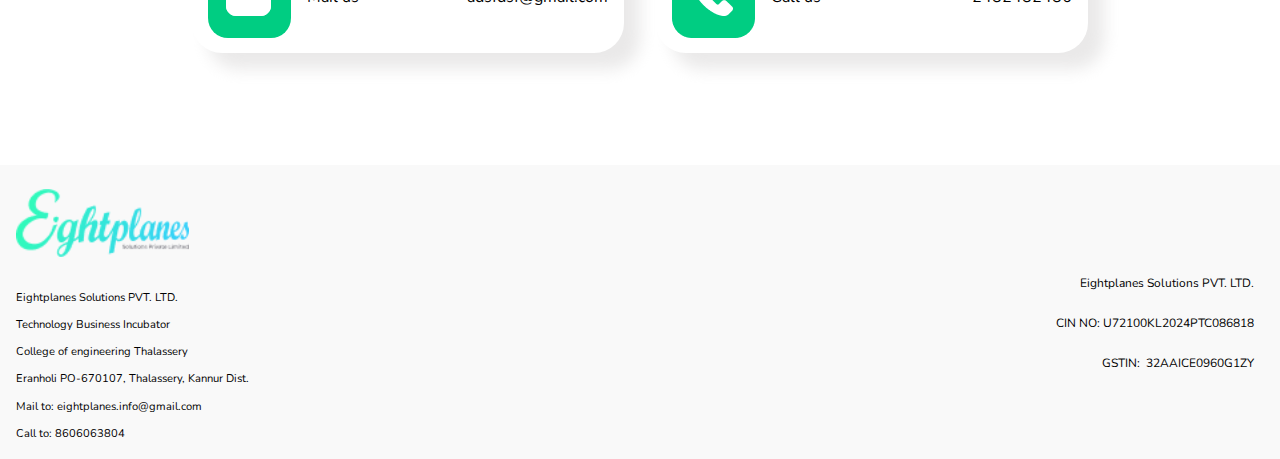
==== commit fd58dc32: "Add files via upload" ====
--- a/index.html
+++ b/index.html
@@ -217,37 +217,81 @@
       <div class="projectsections" id="projectsections1">
         <h1>Our <span>Projects</span></h1>
       </div>
-      <div class="projectContainers">
-        <div class="projectContainer">
-          <div class="project1">
-            <img src="assets/project_robotCleaning.png" />
-            <h3>Robotic Farm Cleaning <span>Equitment</span></h3>
-            <p>
-              The "Robotic Farm Cleaning Equipment" project, specifically
-              tailored for Indian cattle farms, represents a pioneering
-              initiative funded by the Agriculture Department of the district
-              government.
-            </p>
-          </div>
-          <div class="project2">
-            <img src="assets/winfo.png" />
-            <h3>Eightplanes <span>WINFO</span></h3>
-            <p>
-              It has real-time monitoring capabilities ensure prompt detection
-              of any deviations in pressure, turbidity, and pH levels, allowing
-              for timely interventions to maintain water safety
-            </p>
-          </div>
-          <div class="project3">
-            <img src="assets/rover.png" />
-            <h3>Autonomous <span>rover</span></h3>
-            <p>
-              Eightplanes Solutions Private Limited, in collaboration with
-              Deepflow Technologies Pvt Ltd, spearheads the development of an
-              autonomous four-wheel-drive rover equipped with 3D LiDAR
-              technology for rubber tapping applications.
-            </p>
-          </div>
+
+      <div class="slide-container swiper">
+        <div class="slide-content">
+          <div class="card-wrapper swiper-wrapper">
+            <div class="card swiper-slide">
+              <div class="image-content">
+                <span class="overlay"></span>
+
+                <div class="card-image">
+                  <img
+                    src="assets/project_robotCleaning.png"
+                    alt=""
+                    class="card-img"
+                  />
+                </div>
+              </div>
+
+              <div class="card-content">
+                <h2 class="name">
+                  Robotic Farm Cleaning<span>Equipment</span>
+                </h2>
+                <p class="description">
+                  The lorem text the section that contains header with having
+                  open functionality. Lorem dolor sit amet consectetur
+                  adipisicing elit.
+                </p>
+
+                <button class="button">View More</button>
+              </div>
+            </div>
+            <div class="card swiper-slide">
+              <div class="image-content">
+                <span class="overlay"></span>
+
+                <div class="card-image">
+                  <img src="assets/winfo.png" alt="" class="card-img" />
+                </div>
+              </div>
+
+              <div class="card-content">
+                <h2 class="name">Eightplanes <span>WINFO</span></h2>
+                <p class="description">
+                  The lorem text the section that contains header with having
+                  open functionality. Lorem dolor sit amet consectetur
+                  adipisicing elit.
+                </p>
+
+                <button class="button">View More</button>
+              </div>
+            </div>
+            <div class="card swiper-slide">
+              <div class="image-content">
+                <span class="overlay"></span>
+
+                <div class="card-image">
+                  <img src="assets/rover.png" alt="" class="card-img" />
+                </div>
+              </div>
+
+              <div class="card-content">
+                <h2 class="name">Autonomous <span>rover</span></h2>
+                <p class="description">
+                  The lorem text the section that contains header with having
+                  open functionality. Lorem dolor sit amet consectetur
+                  adipisicing elit.
+                </p>
+
+                <button class="button">View More</button>
+              </div>
+            </div>
+          </div>
+
+          <div class="swiper-button-next swiper-navBtn"></div>
+          <div class="swiper-button-prev swiper-navBtn"></div>
+          <div class="swiper-pagination"></div>
         </div>
       </div>
     </div>
--- a/style.css
+++ b/style.css
@@ -354,6 +354,7 @@
 .slide-content {
   overflow-x: auto;
   position: relative;
+  width: 100vw;
 }
 
 .card {
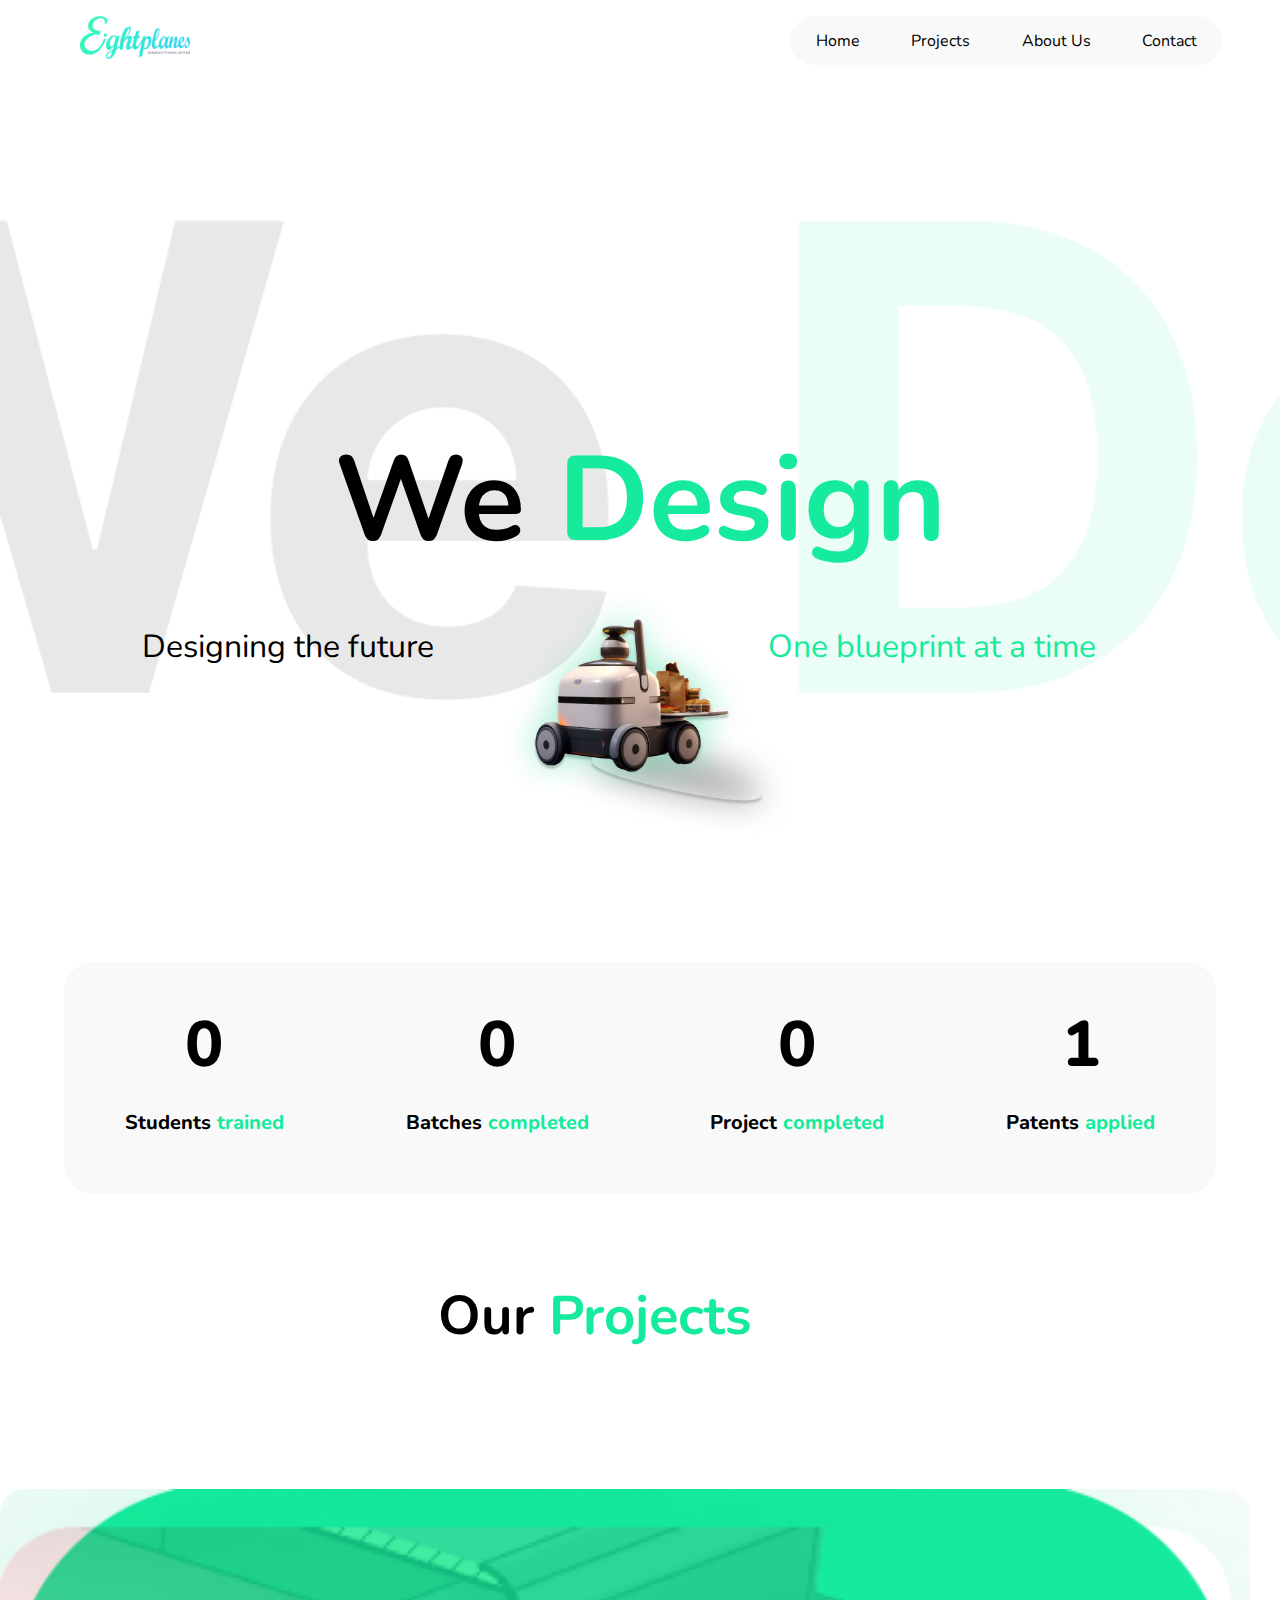
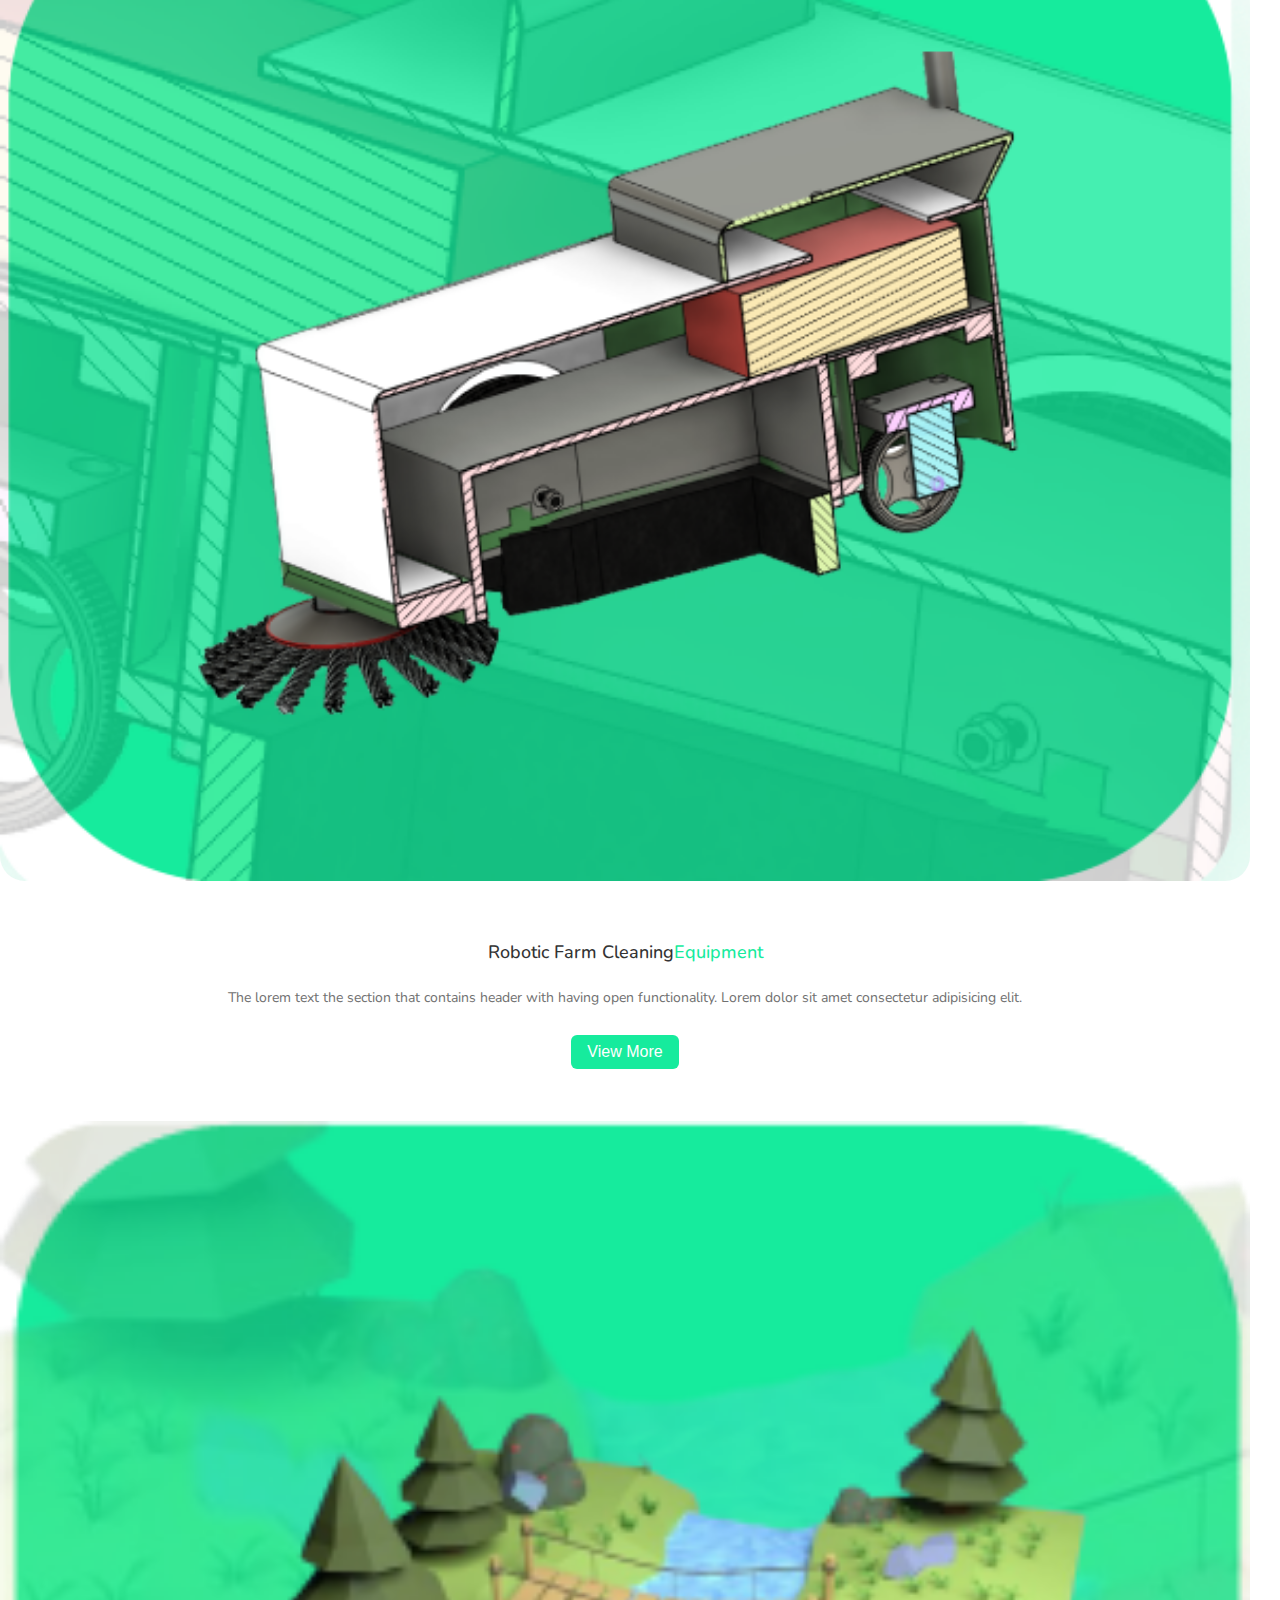
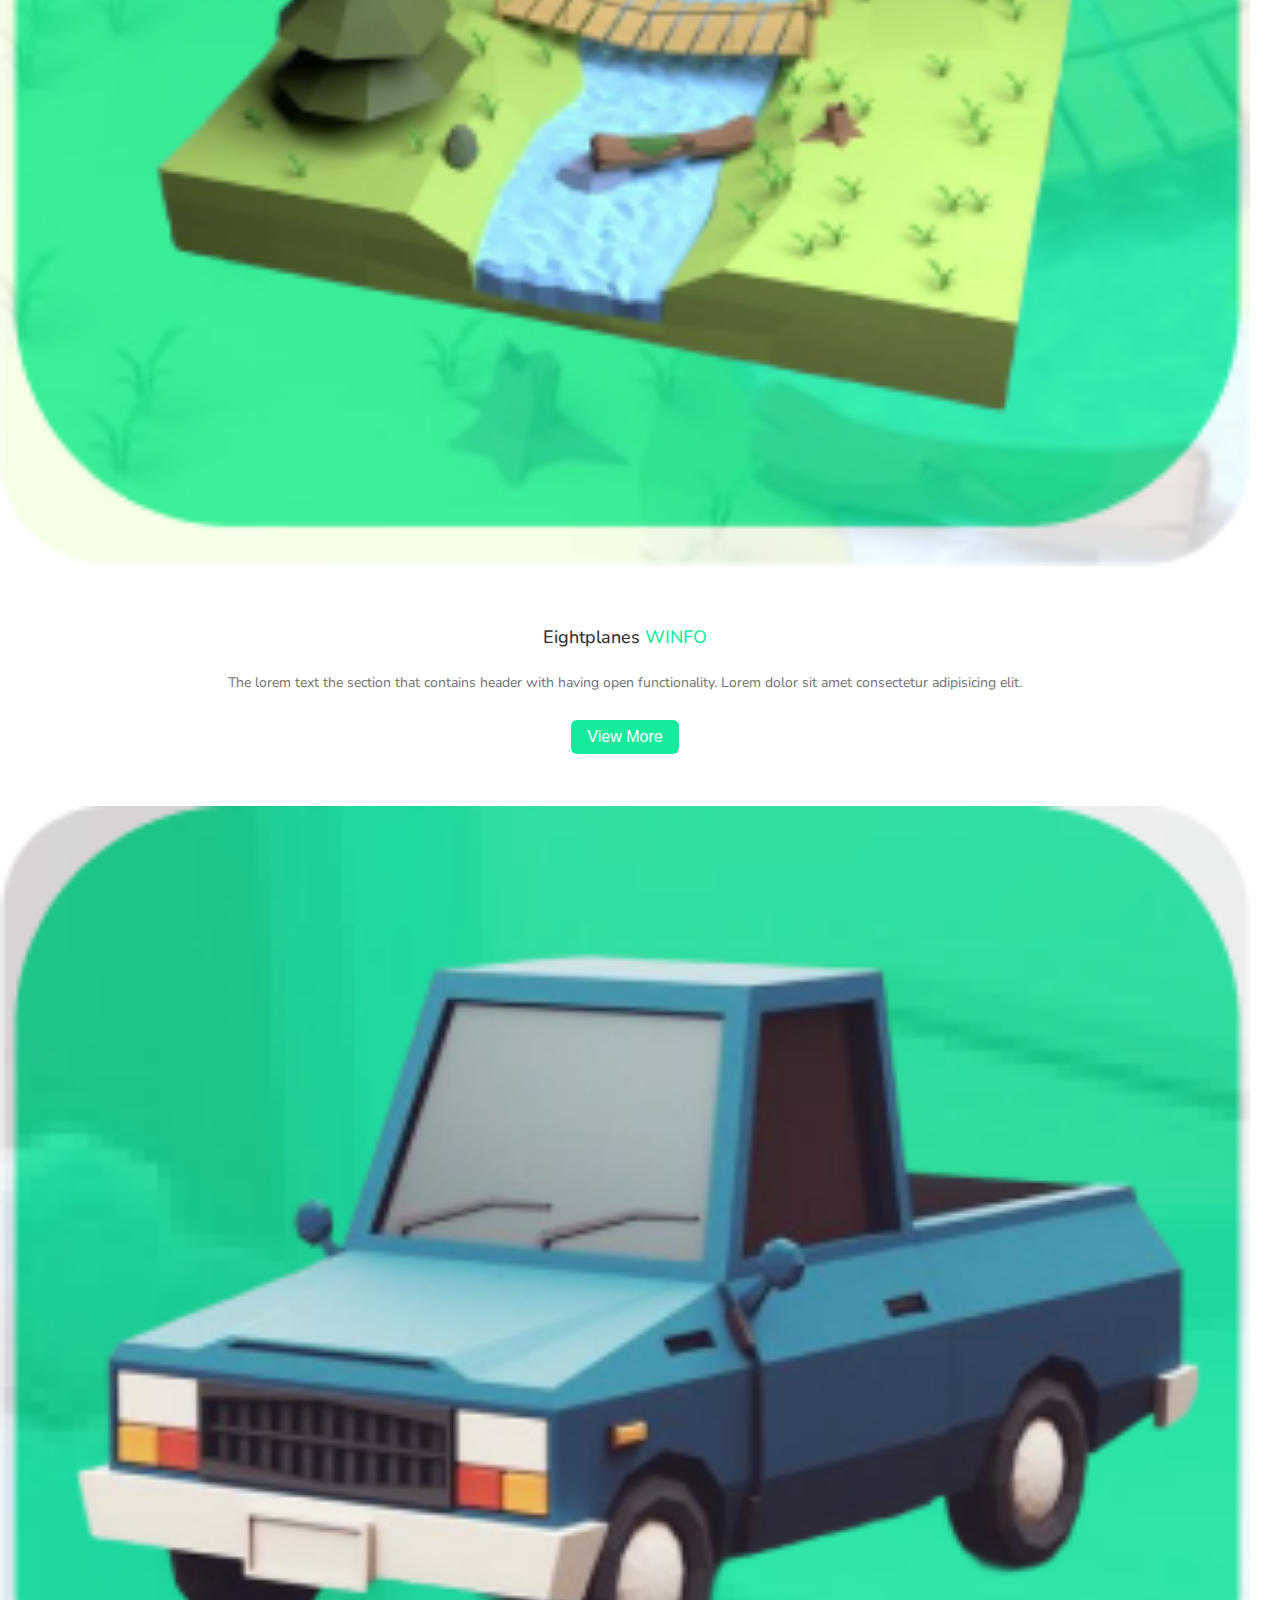
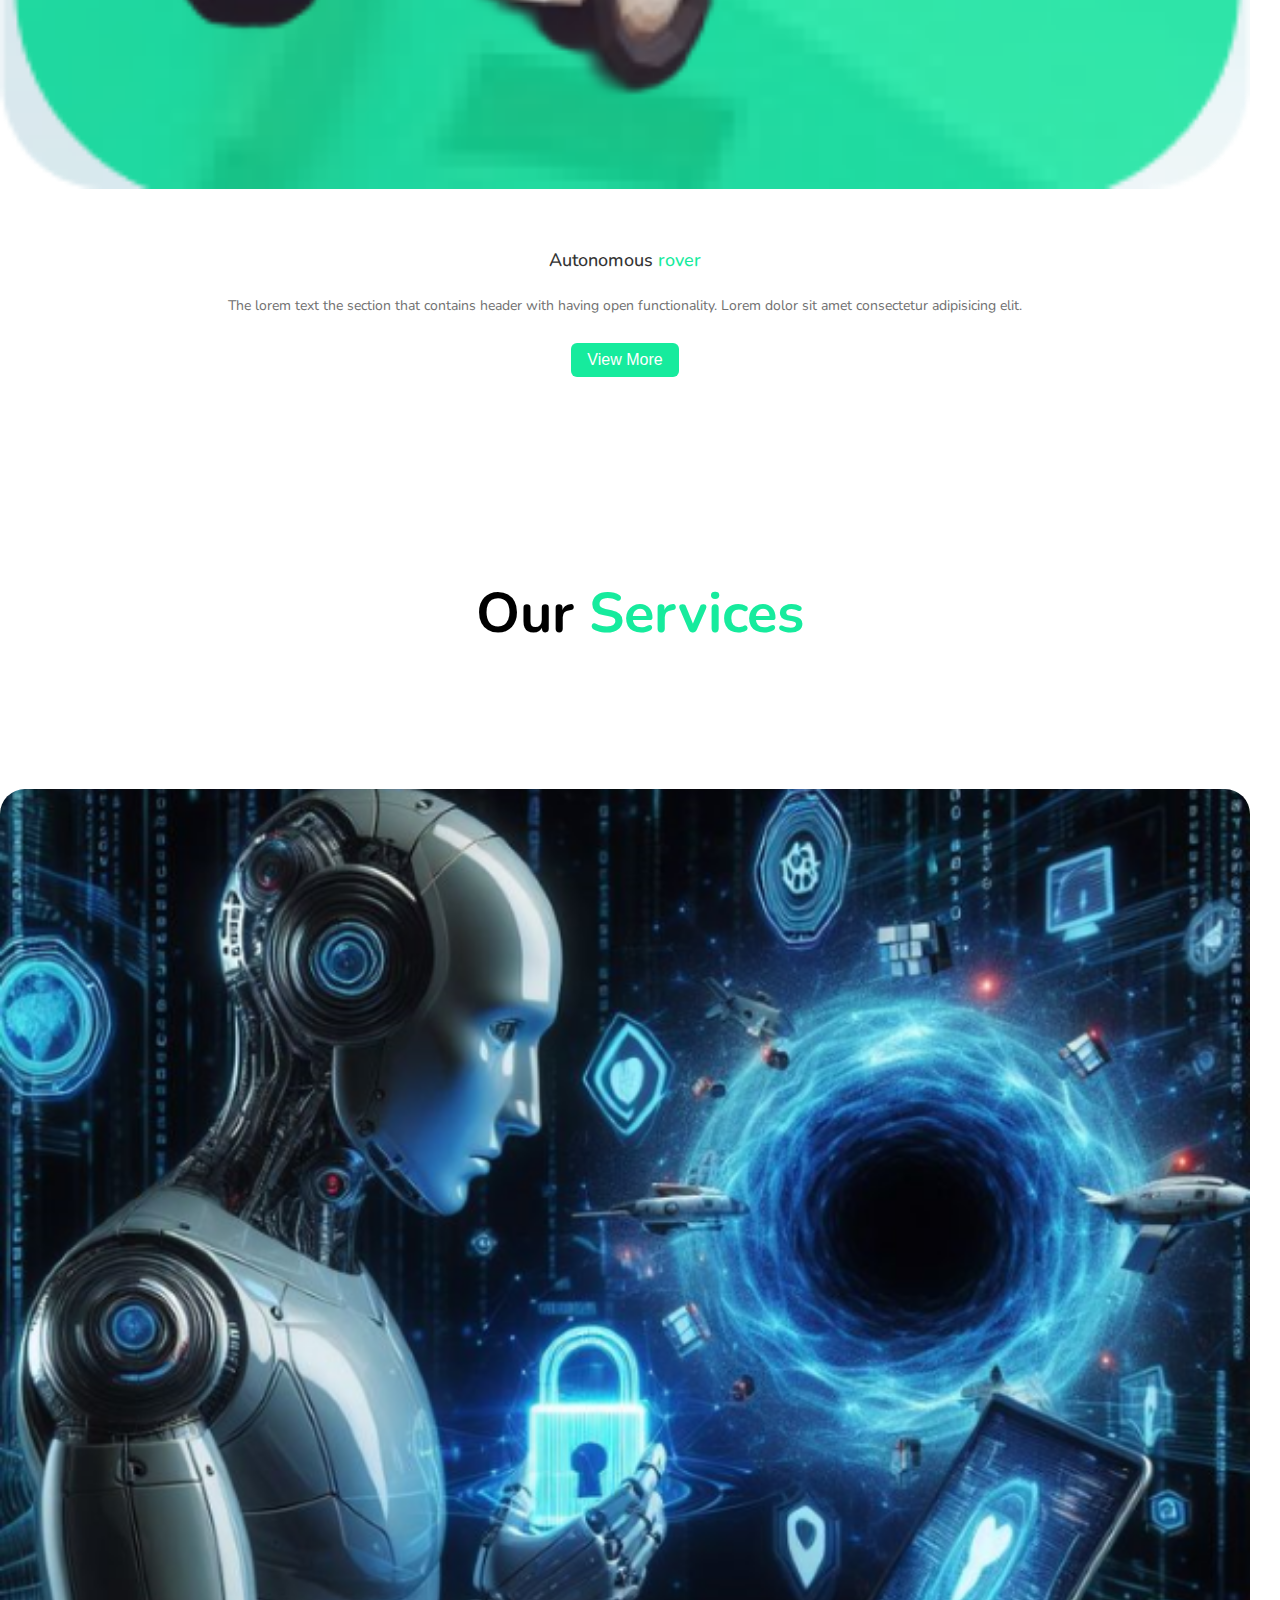
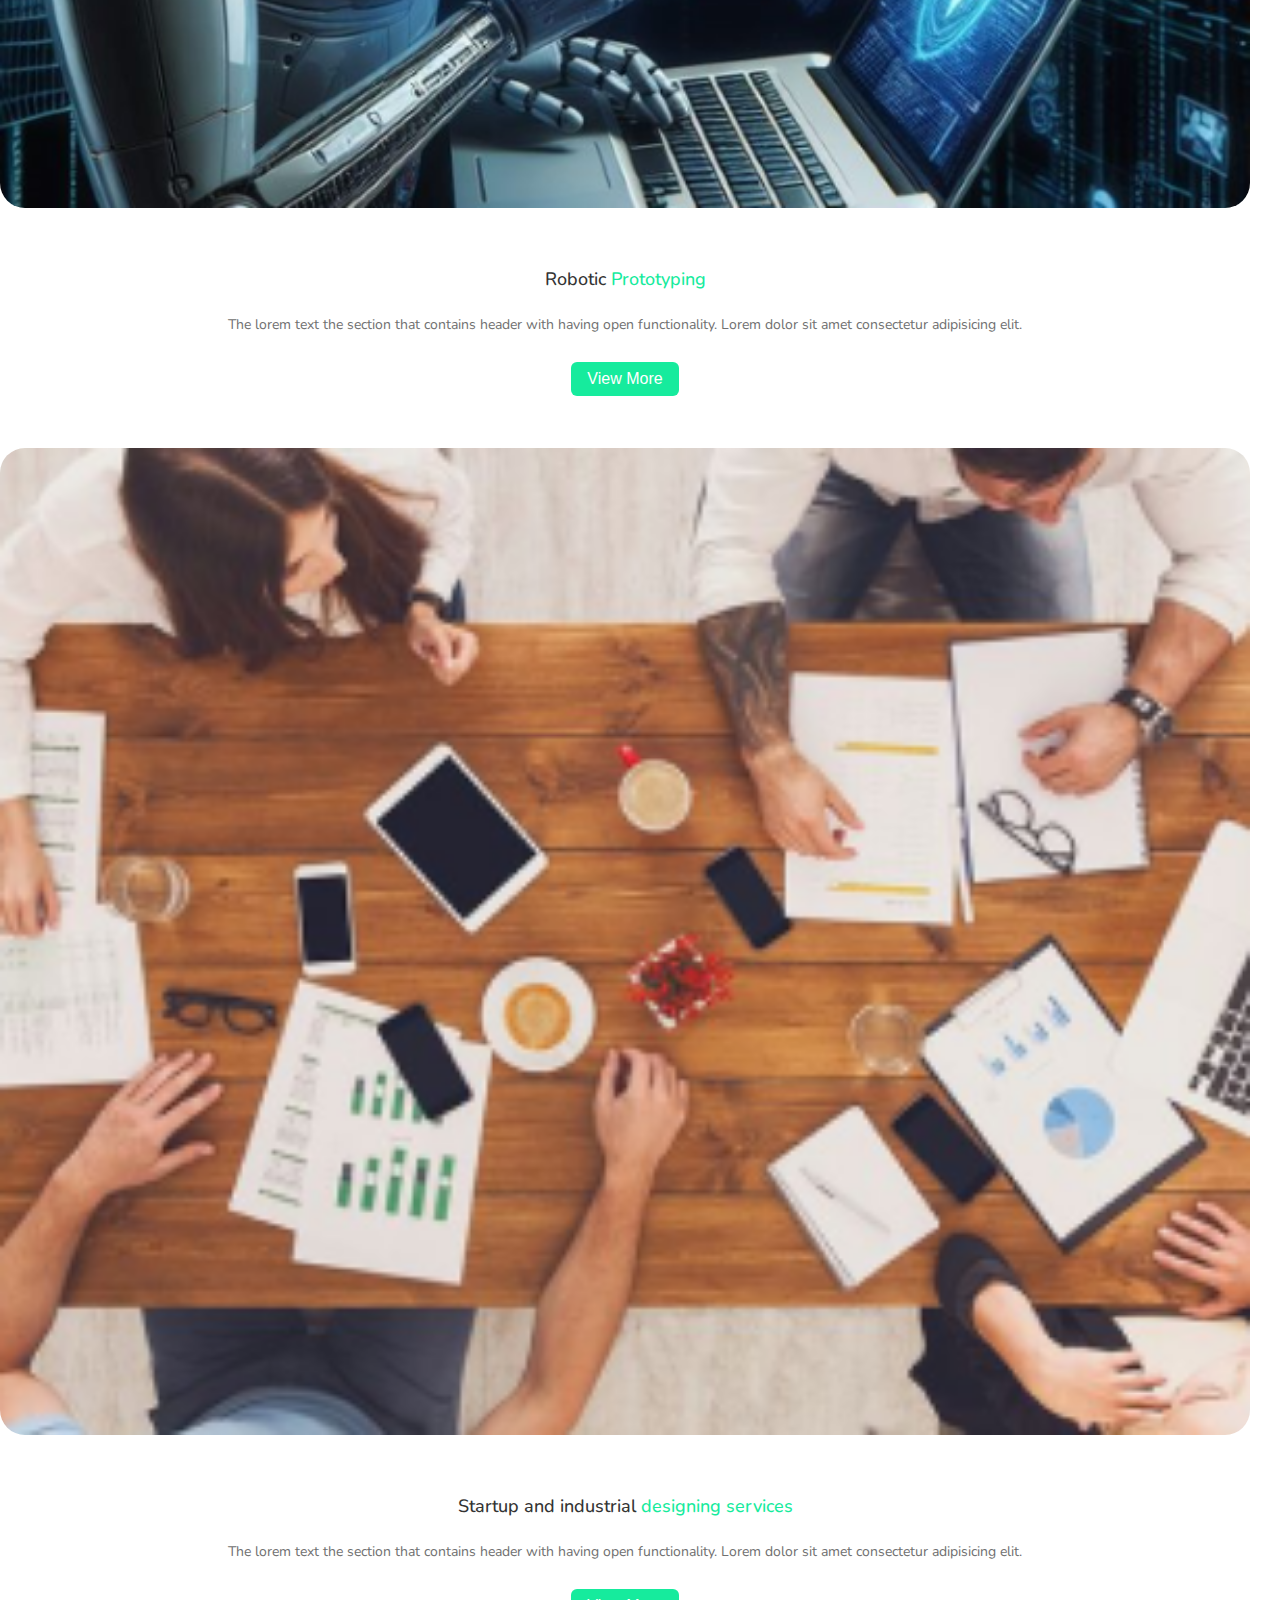
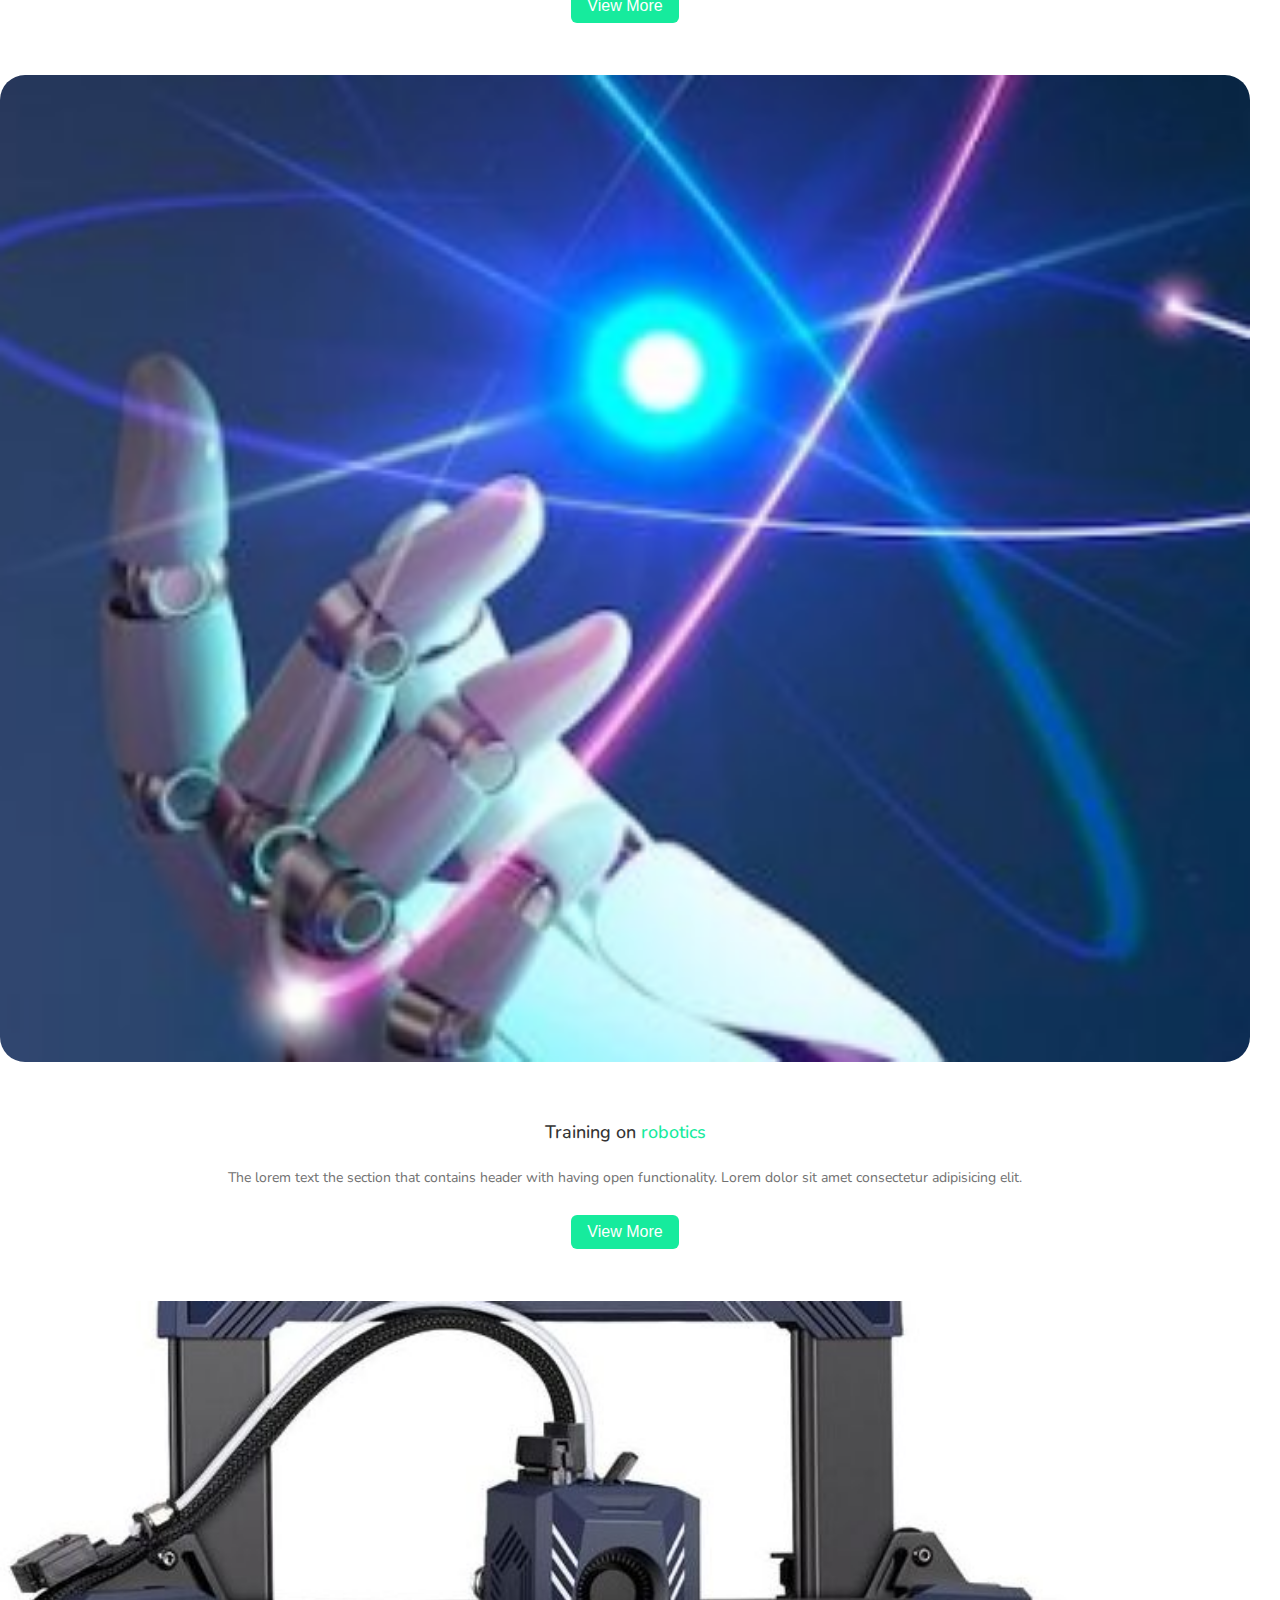
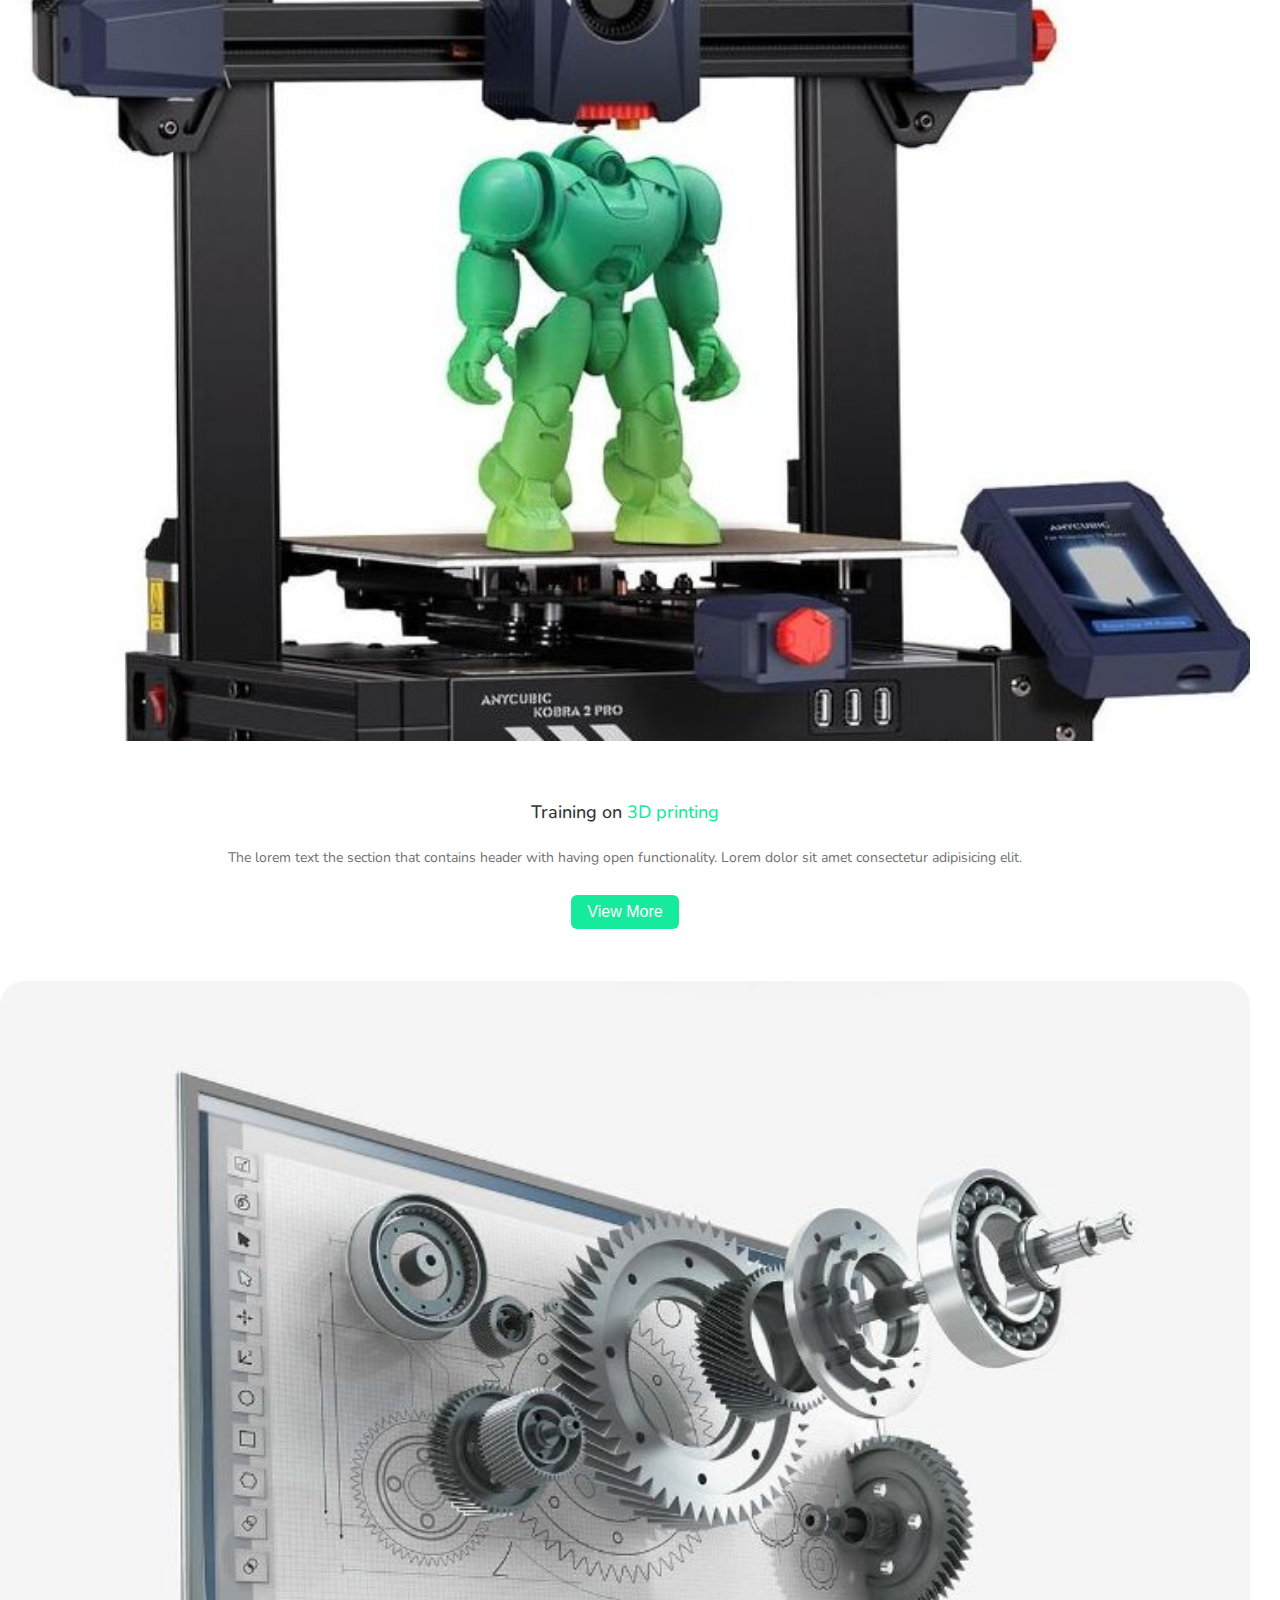
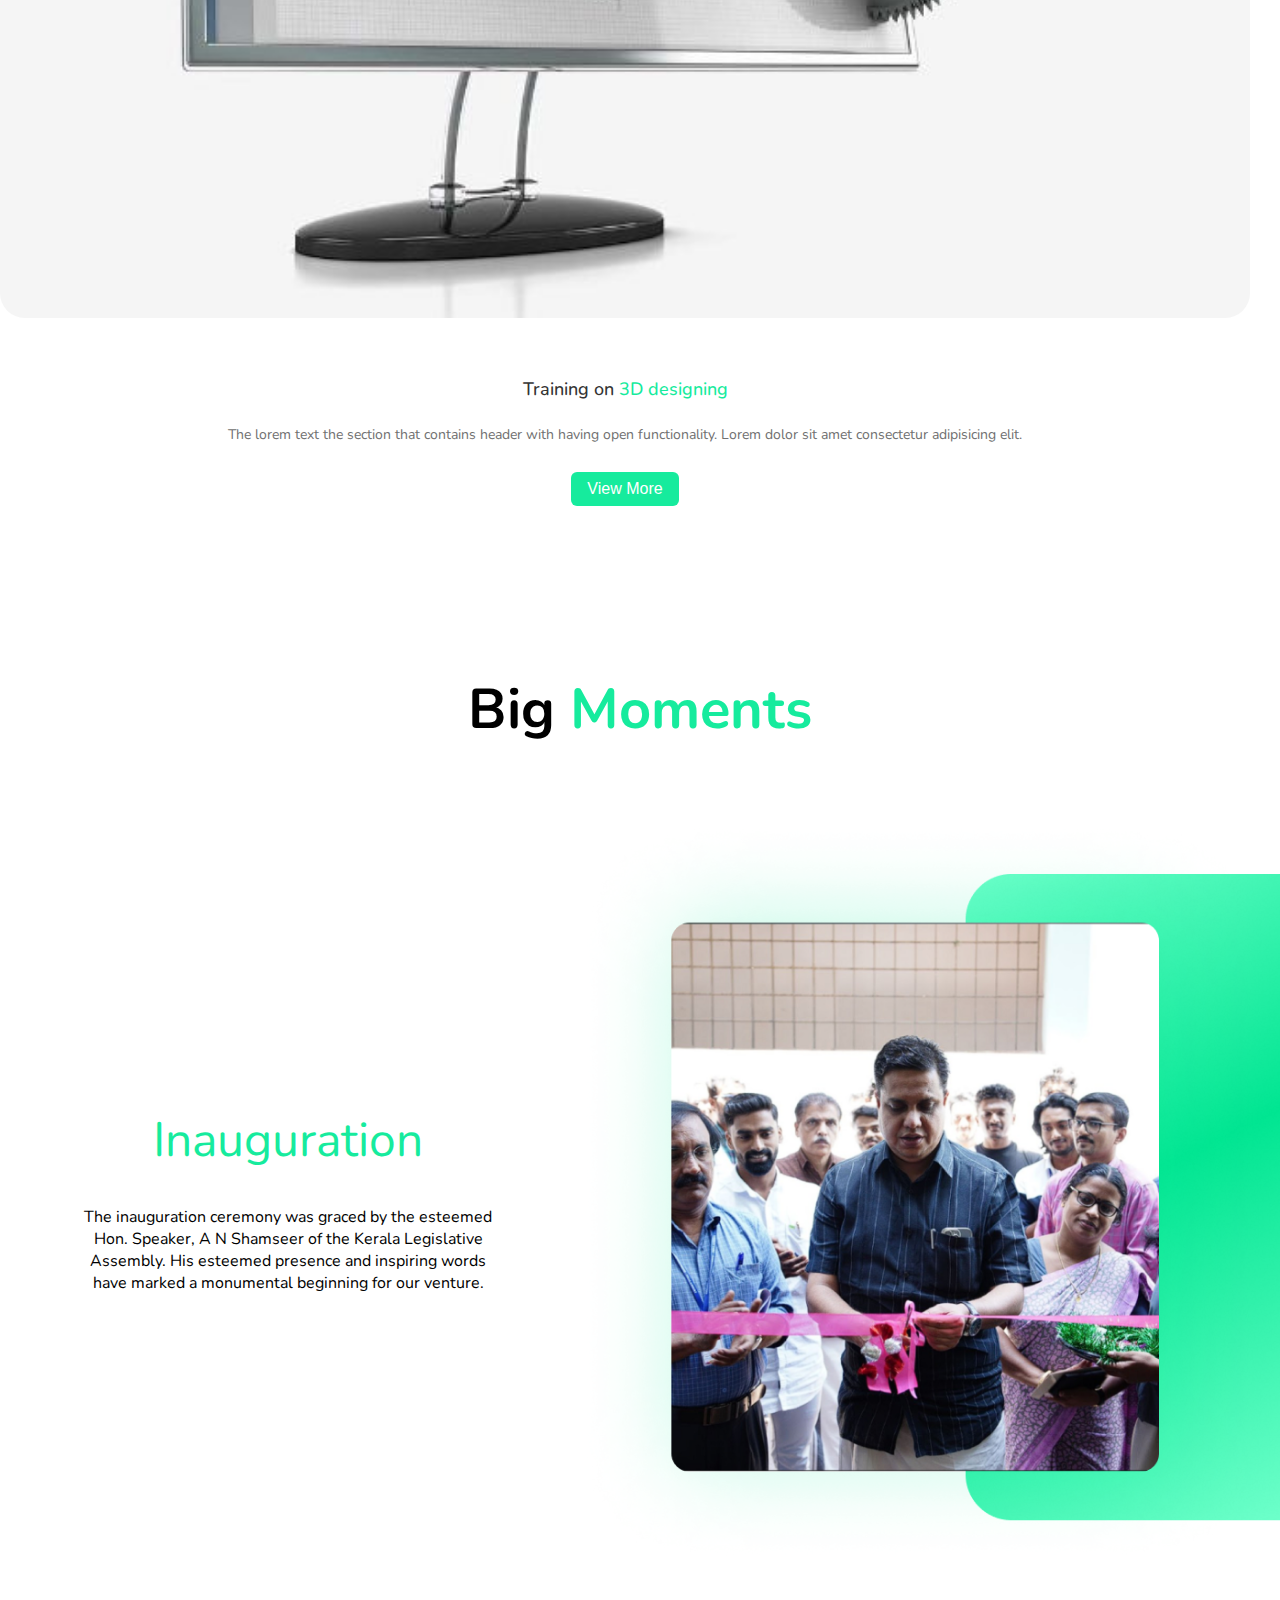
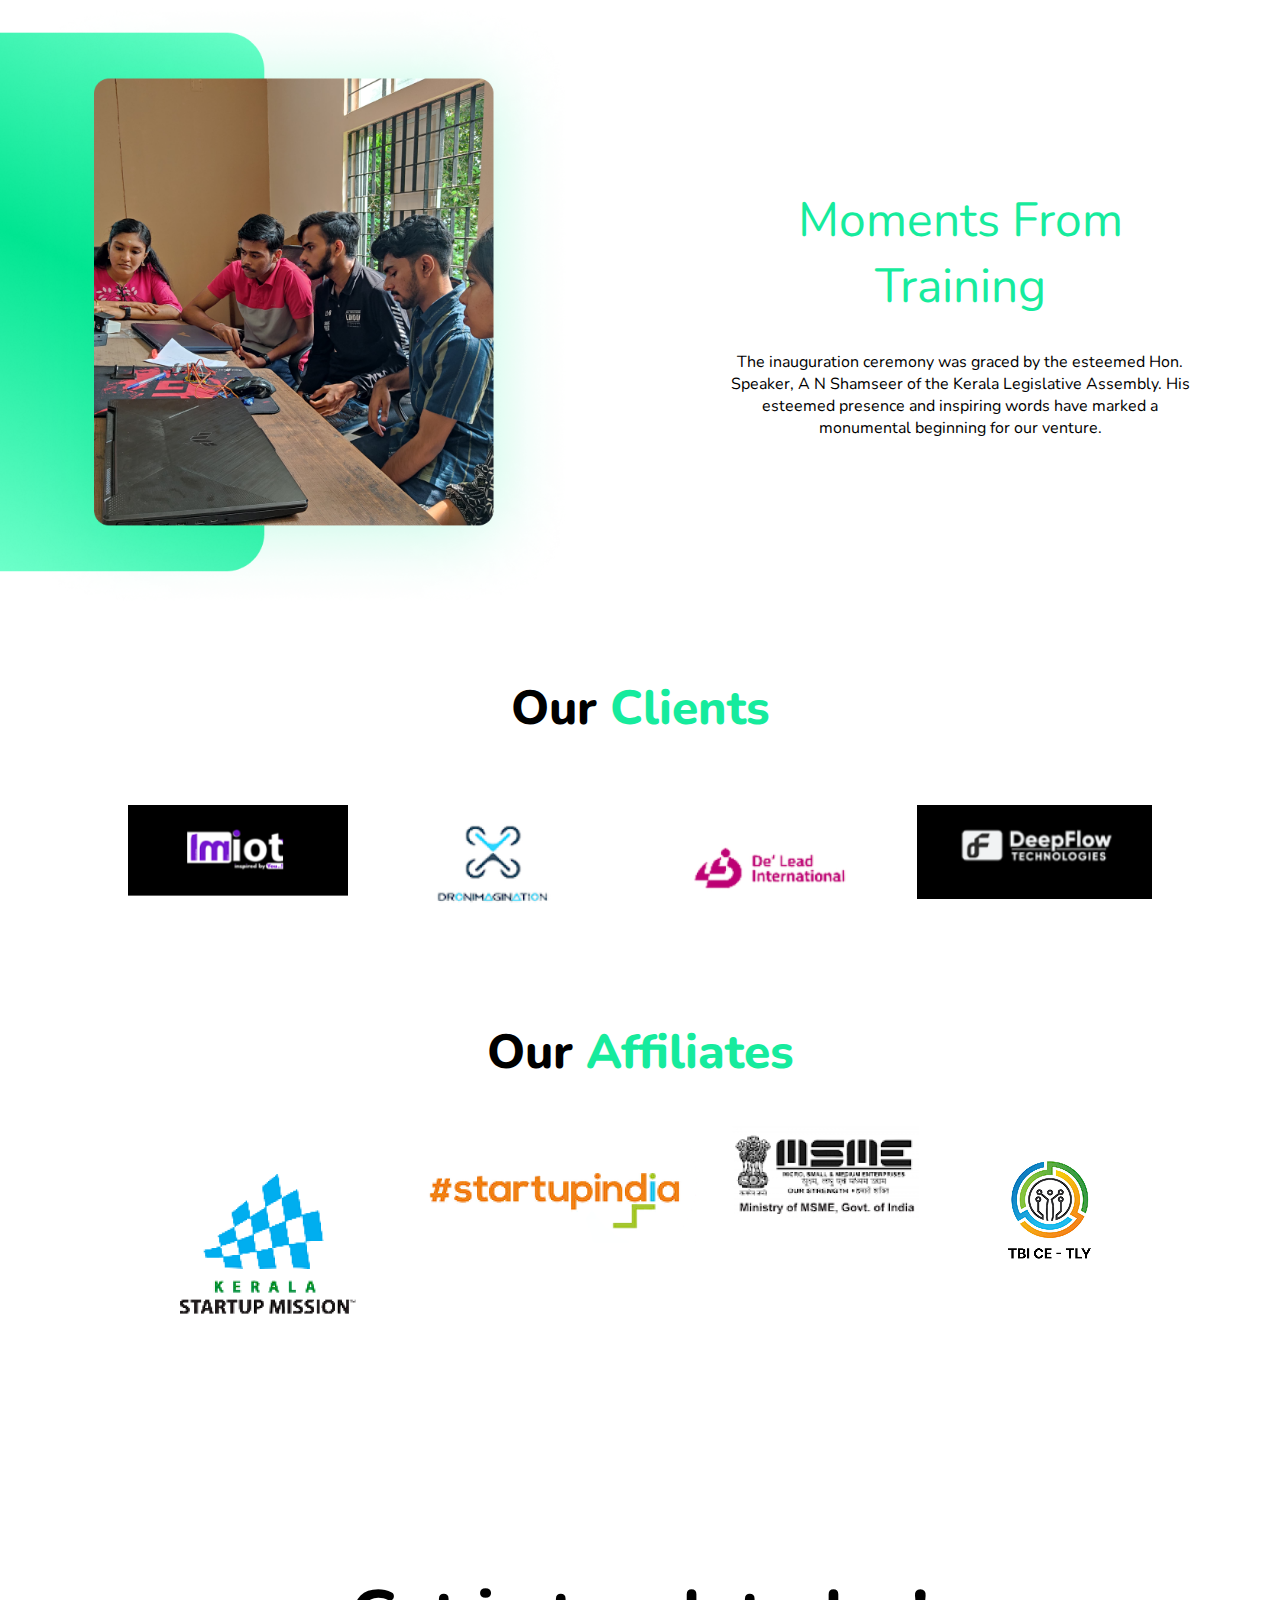
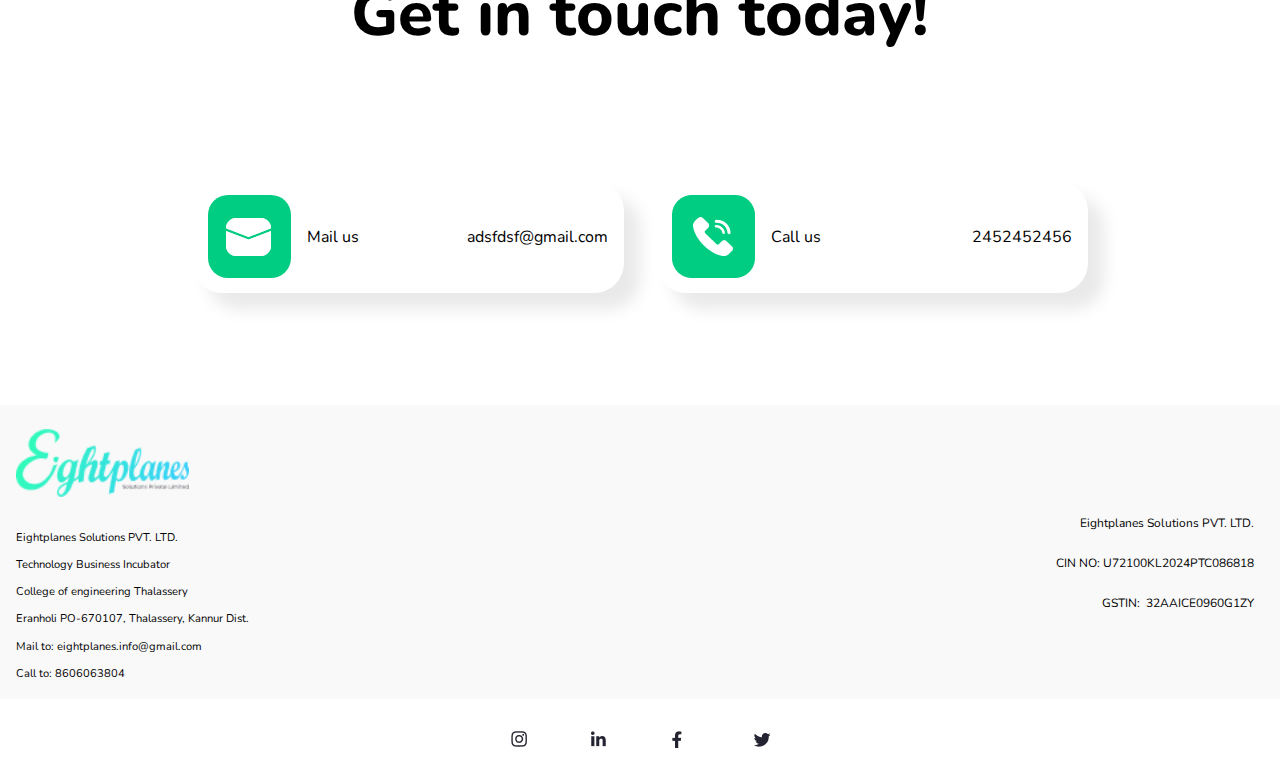
==== commit fc55b414: "minor updates" ====
--- a/index.html
+++ b/index.html
@@ -65,7 +65,6 @@
       </script>
     </div>
     <!--heroPage-->
-
     <div class="slideshow-container">
       <div class="mySlides fade">
         <div class="HeroPage">
@@ -93,7 +92,7 @@
         </div>
       </div>
 
-      <div class="mySlides fade">
+     <!-- <div class="mySlides fade">
         <div class="HeroPage">
           <div class="weDesign">
             <div class="background2">
@@ -143,7 +142,7 @@
             </div>
           </div>
         </div>
-      </div>
+      </div>-->
     </div>
     <br />
 
@@ -153,7 +152,7 @@
       <span class="dot"></span>
     </div>
 
-    <script>
+    <!-- <script>
       let slideIndex = 0;
       showSlides();
 
@@ -175,7 +174,7 @@
         dots[slideIndex - 1].className += " active";
         setTimeout(showSlides, 4000); // Change image every 2 seconds
       }
-    </script>
+    </script> -->
     <div class="milestoneContainermain">
       <div class="milestoneContainer">
         <div class="training">
@@ -536,6 +535,12 @@
         </div>
       </div>
     </div>
+    <div class="social">
+      <div class="insta"><img src="insta.png" alt="" /></div>
+      <div class="link"><img src="link.png" alt="" /></div>
+      <div class="face"><img src="face.png" alt="" /></div>
+      <div class="twit"><img src="twitter.png" alt="" /></div>
+    </div>
     <script src="//cdn.jsdelivr.net/gh/freeps2/a7rarpress@main/swiper-bundle.min.js"></script>
 
     <script src="script.js"></script>
--- a/style.css
+++ b/style.css
@@ -105,11 +105,11 @@
 .background {
   overflow-x: hidden;
   overflow-y: hidden;
-  height: 25rem;
+  height: 40rem;
   width: 100vw;
   margin-top: 8rem;
   background-image: url(assets/We\ Design.png);
-  background-size: contain;
+  background-size: cover;
   background-repeat: no-repeat;
 }
 .background2 {
@@ -710,6 +710,38 @@
   flex-direction: column;
   text-align: left;
 }
+.social {
+  align-items: center;
+  justify-content: center;
+  width:100vw;
+  height: fit-content;
+  display: flex;
+  flex-flow: row;
+}
+.insta {
+  overflow-y: hidden;
+  margin: 2rem;
+  width: 1.047rem;
+  height: 1.047rem;
+}
+.link {
+  overflow-y: hidden;
+  margin: 2rem;
+  width: 1.047rem;
+  height: 1.047rem;
+}
+.face {
+  overflow-y: hidden;
+  margin: 2rem;
+  width: 1.047rem;
+  height: 1.047rem;
+}
+.twit {
+  overflow-y: hidden;
+  margin: 2rem;
+  width: 1.047rem;
+  height: 1.047rem;
+}
 
 @media (max-width: 1250px) {
   .main {
@@ -987,13 +1019,13 @@
     background-size: cover;
     background-position: center;
     background-repeat: no-repeat;
-    background-image: url(assets/We\ Designresp.png);
+    background-image: url(/assets/Robot_We_train.png);
   }
   .background3 {
     background-size: cover;
     background-position: center;
     background-repeat: no-repeat;
-    background-image: url(assets/We\ Designresp.png);
+    background-image: url(/assets/We_Build_.png);
   }
   .momentsleftSide img {
     height: 28rem;
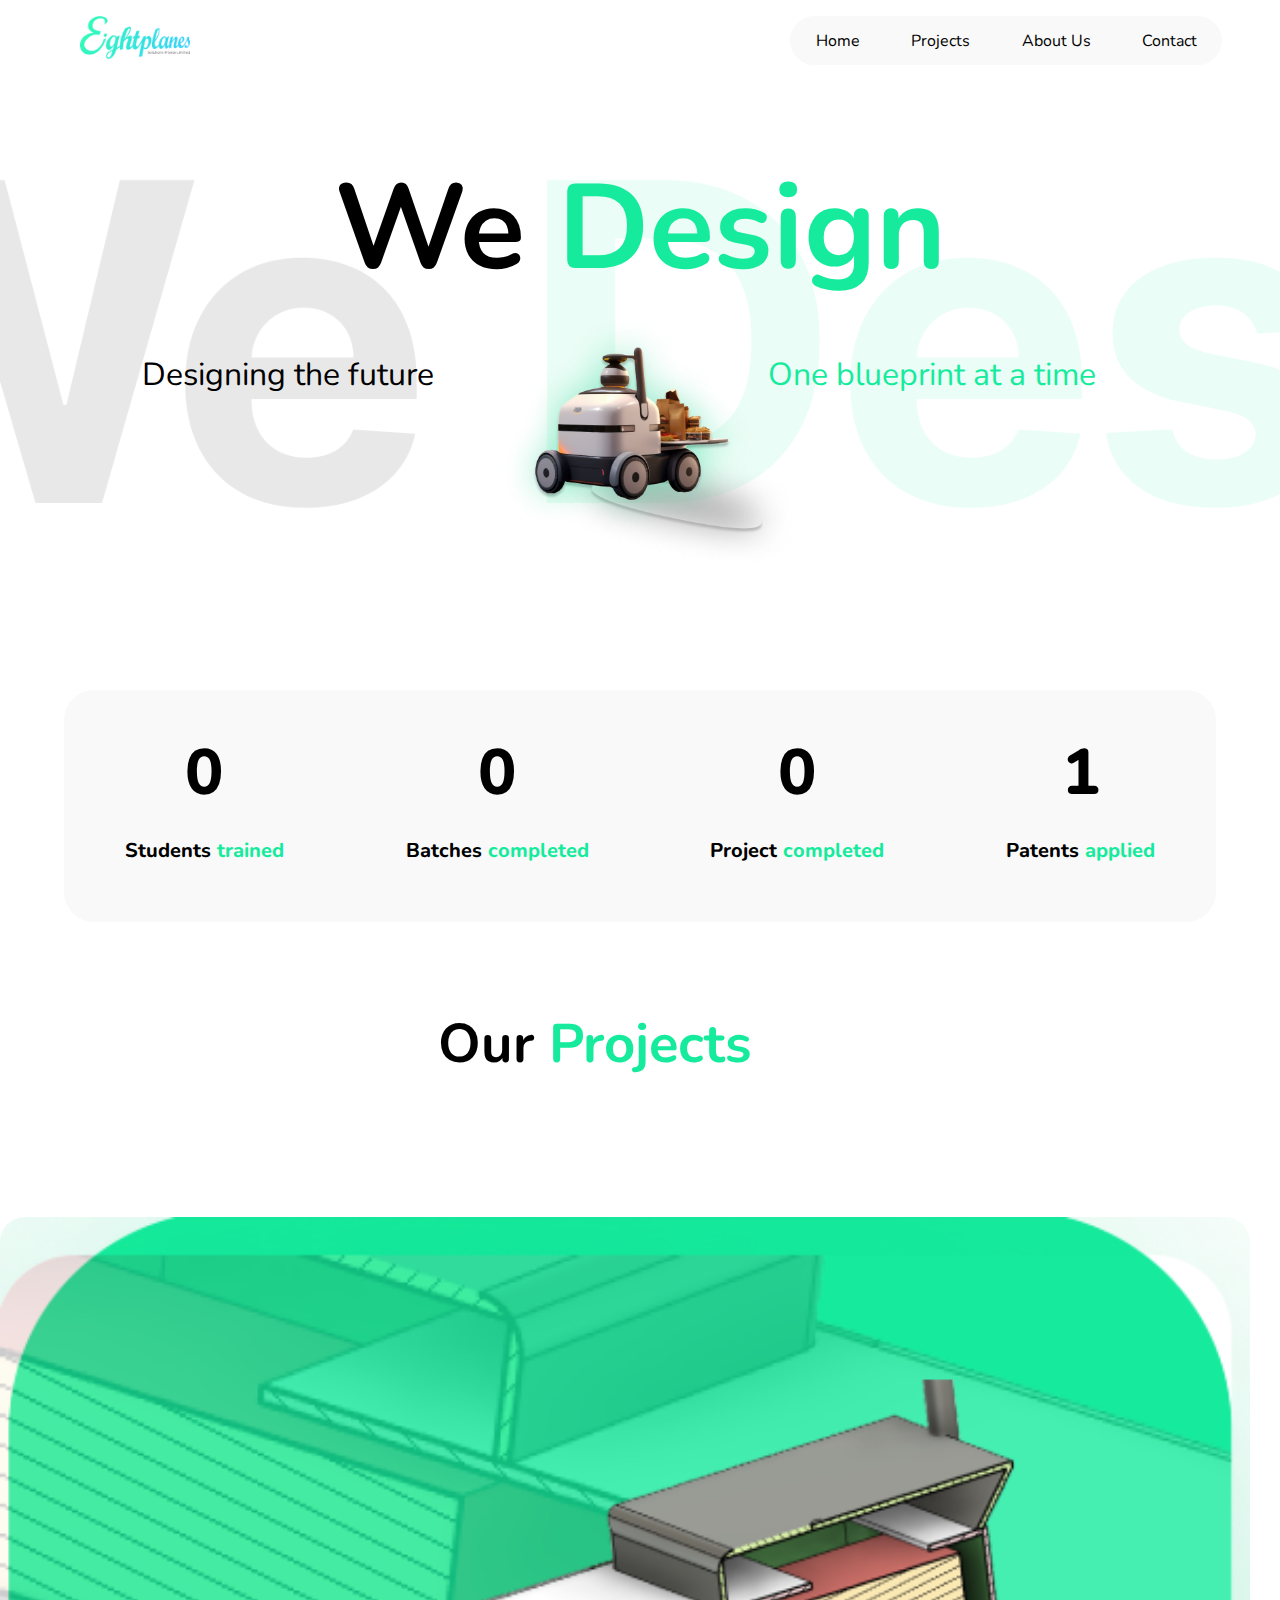
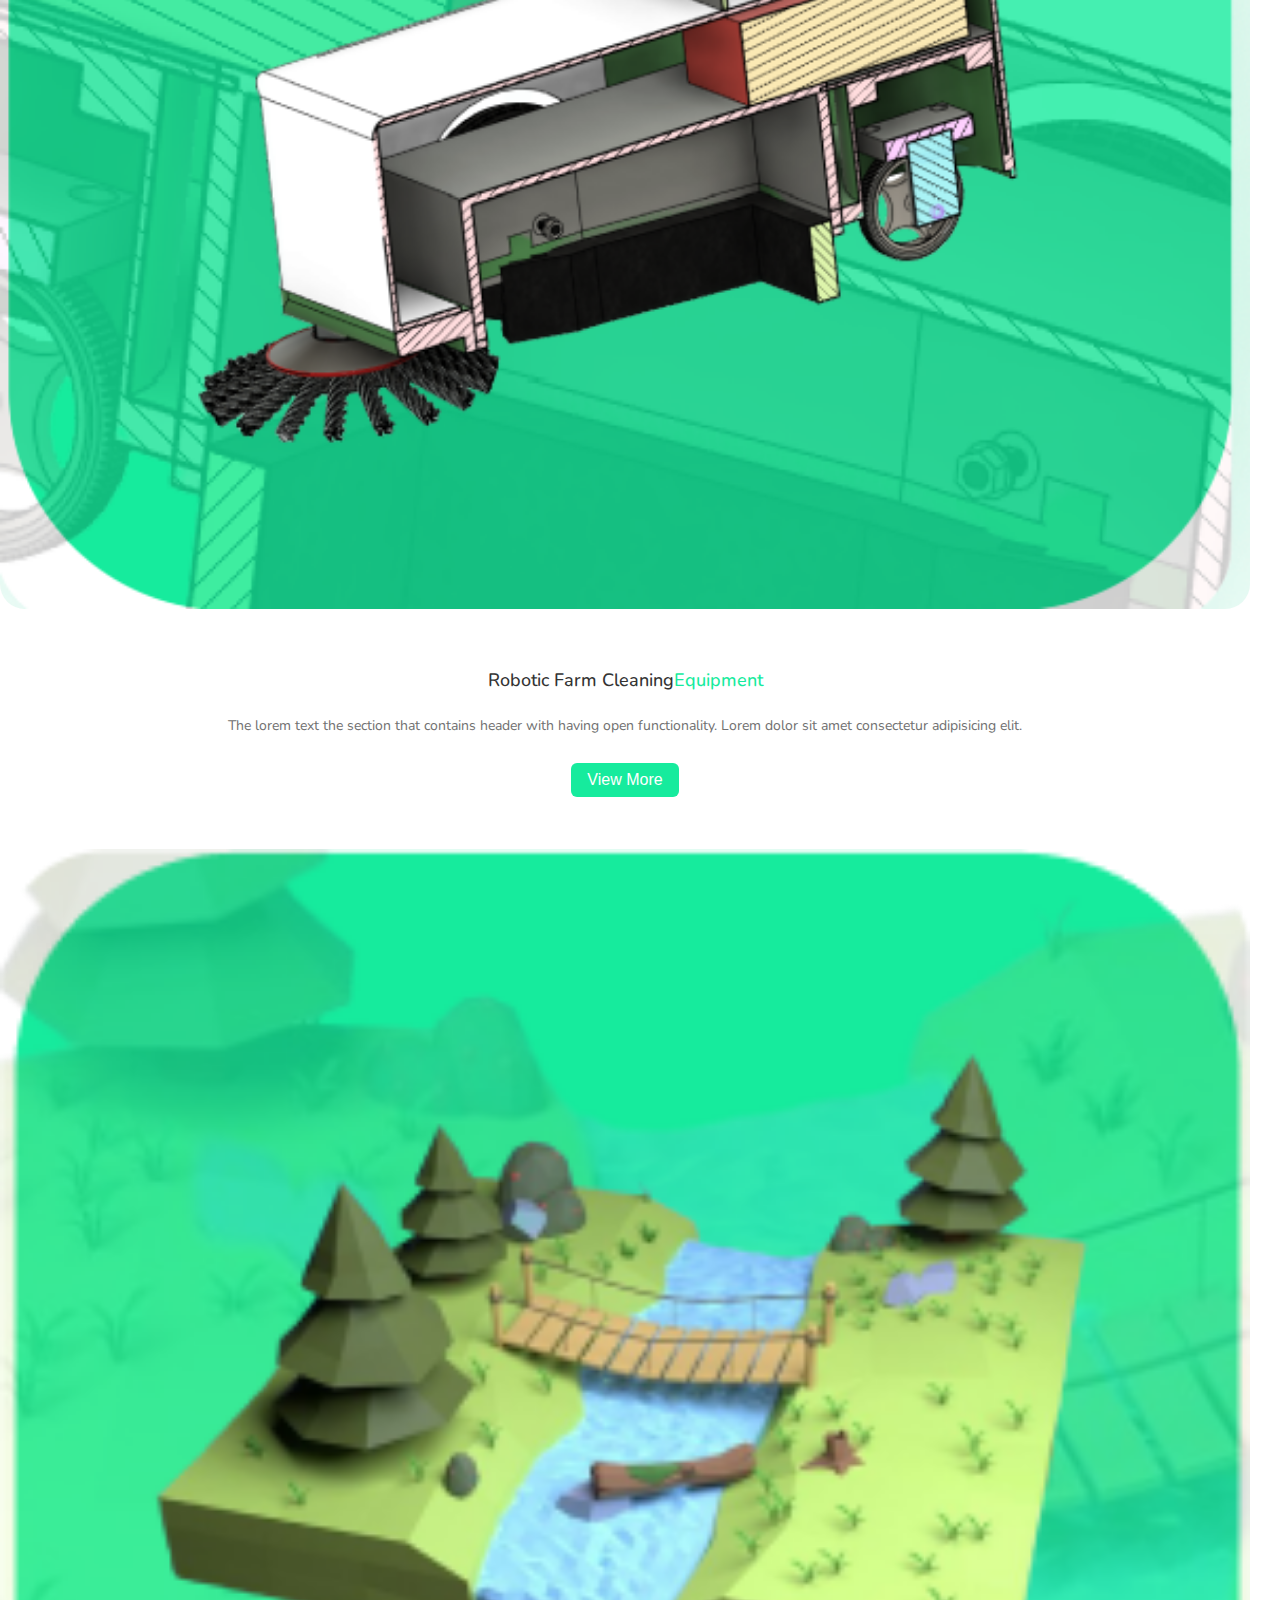
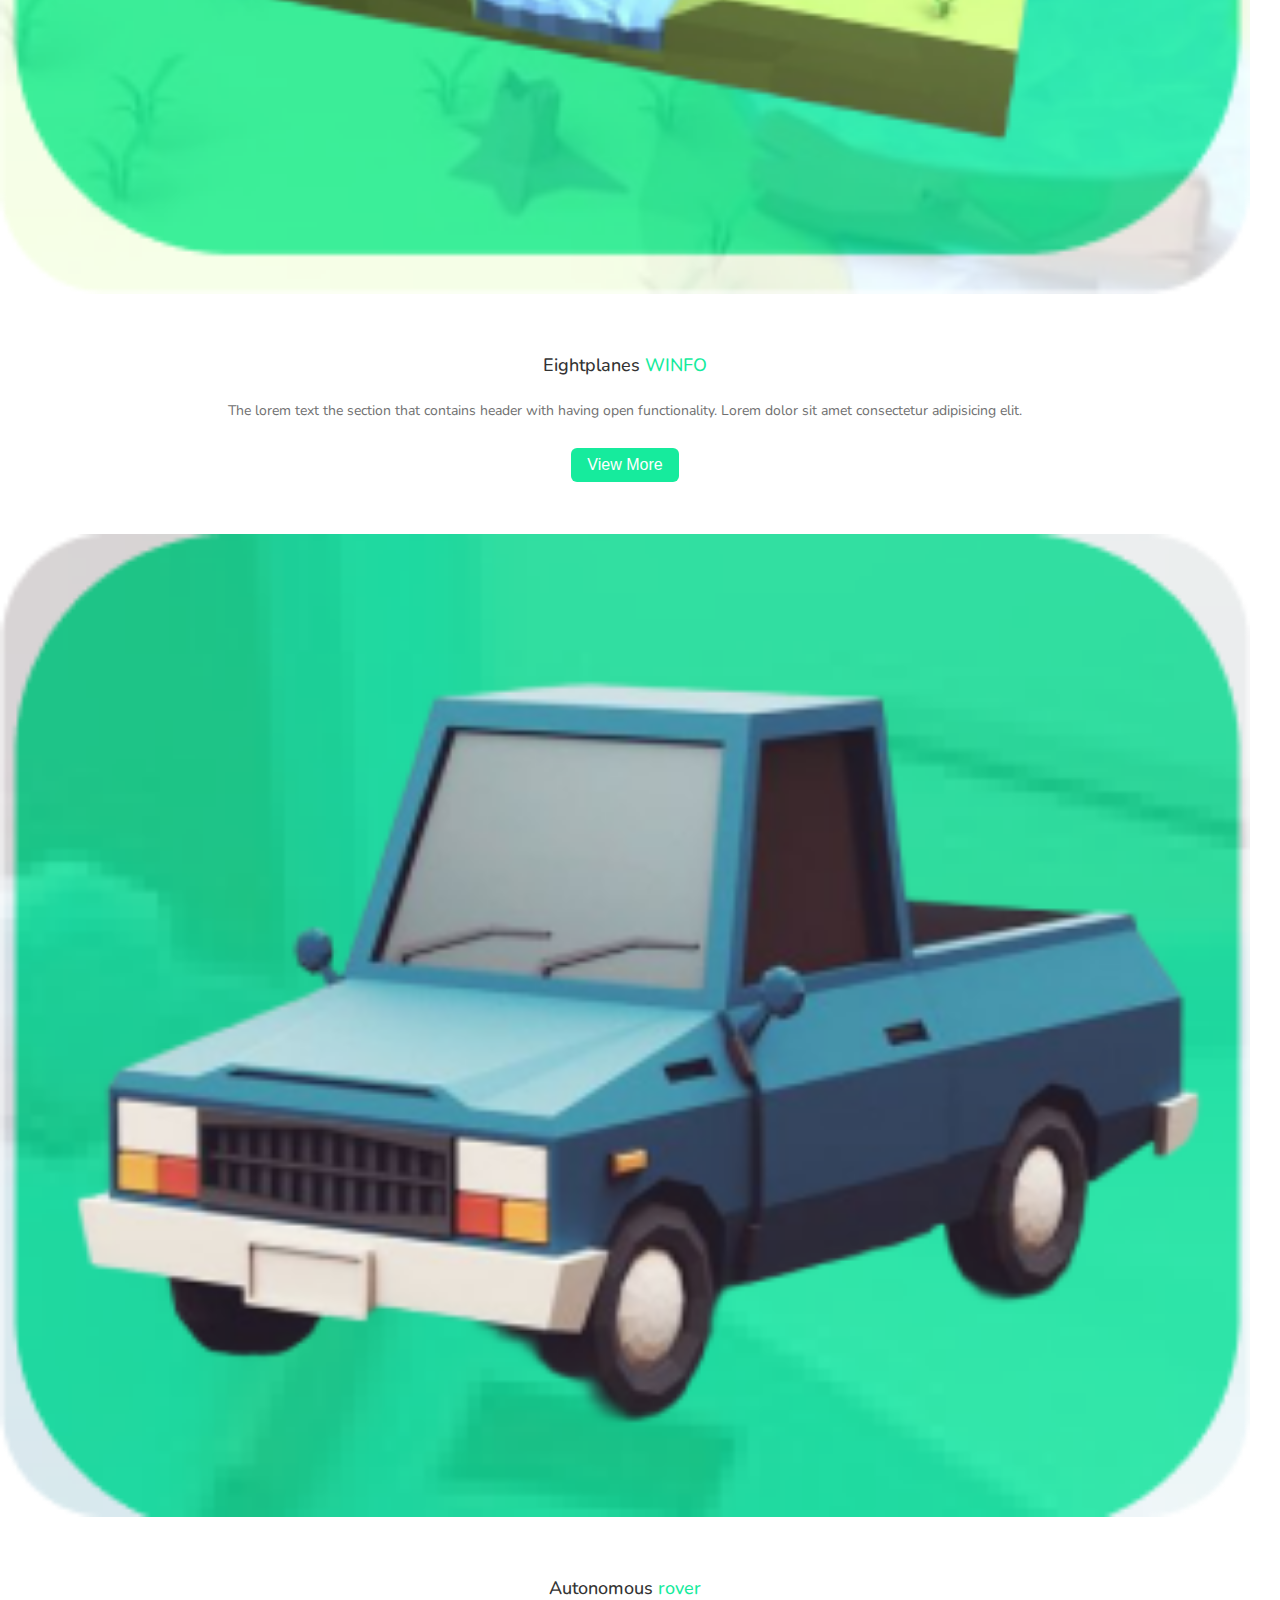
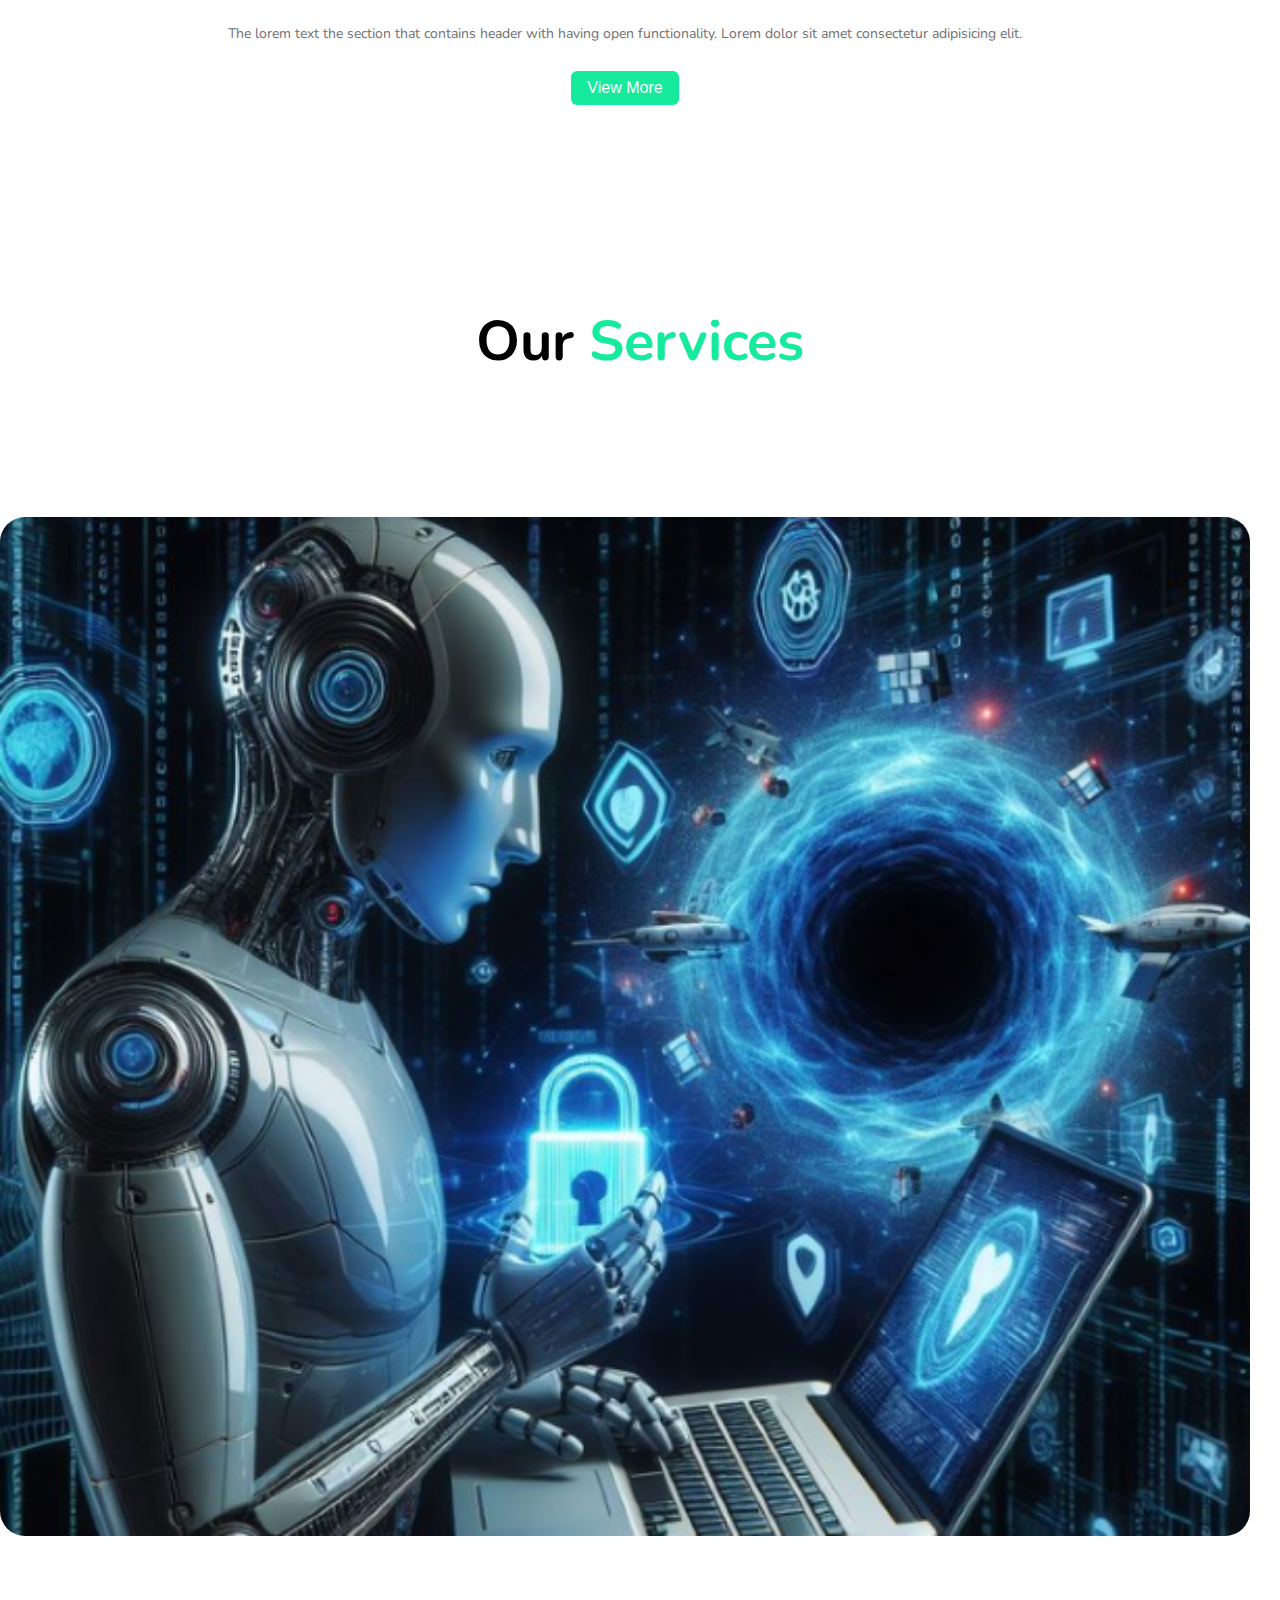
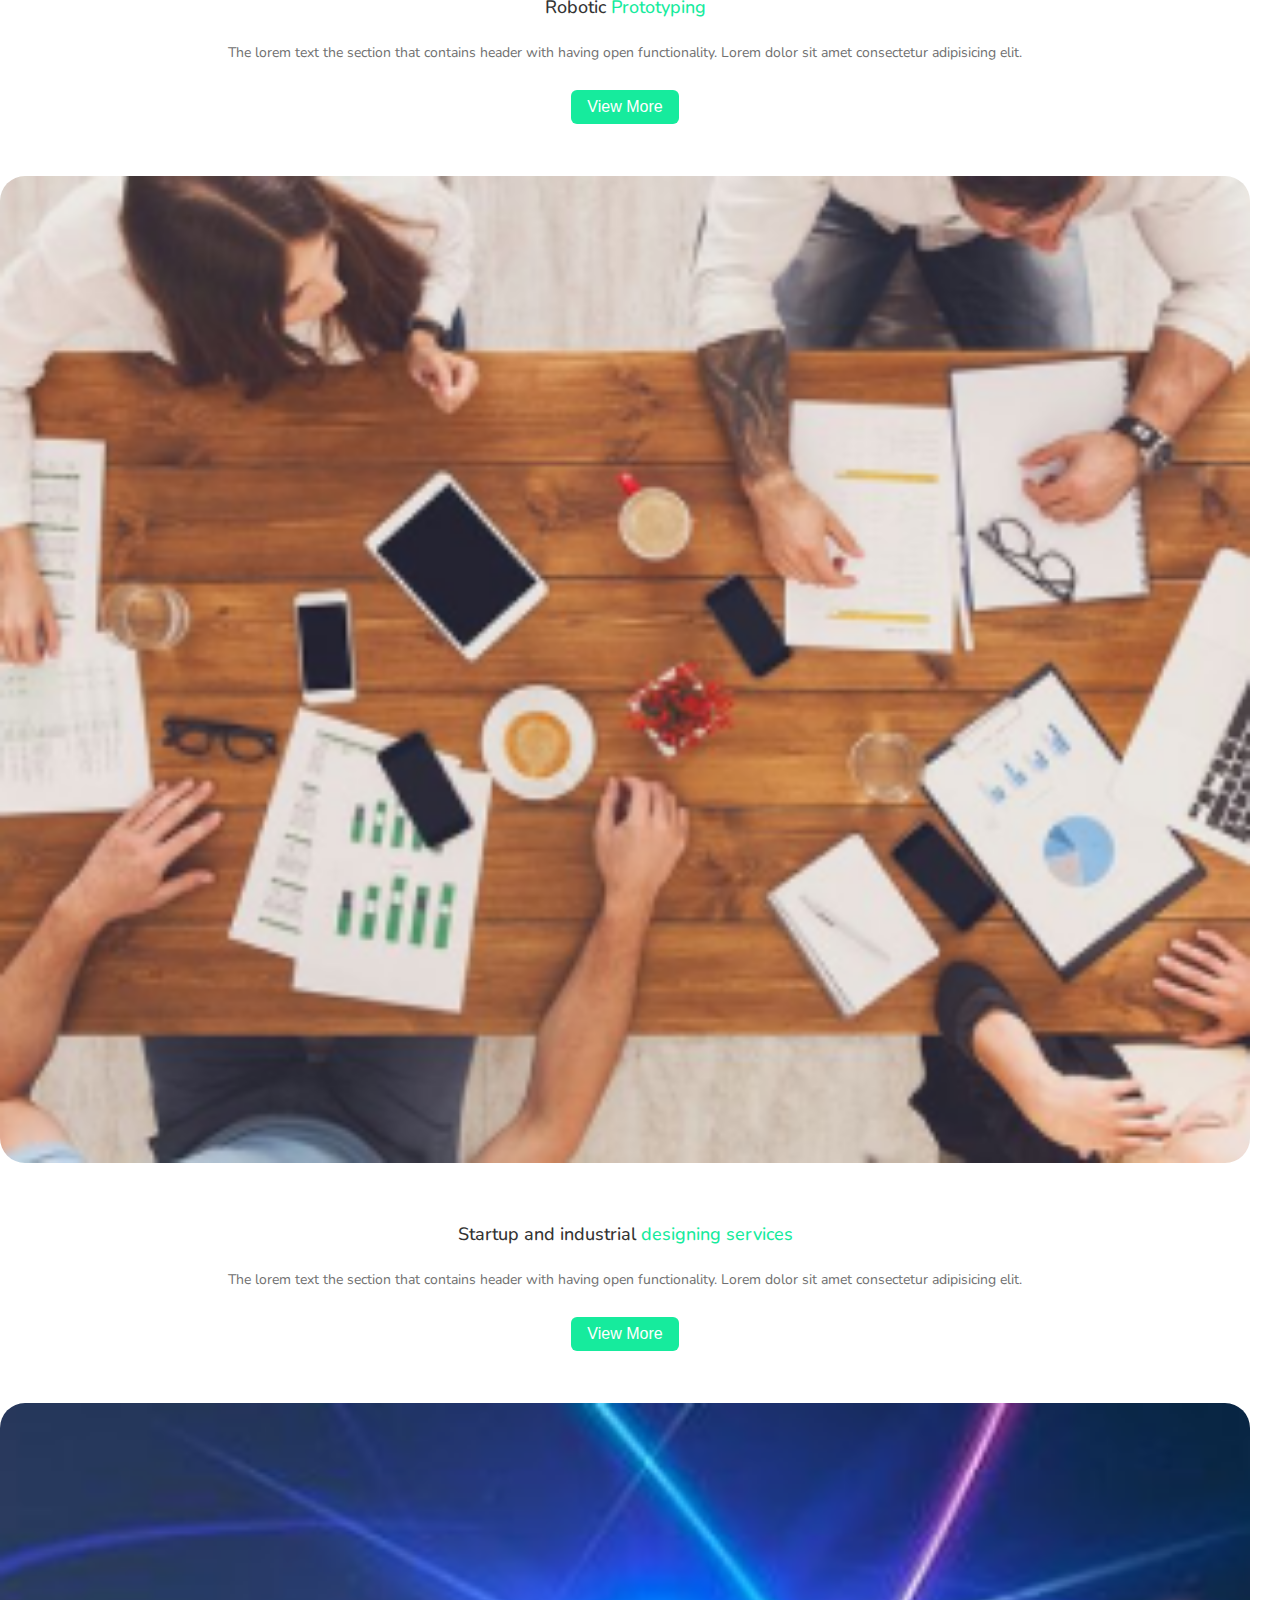
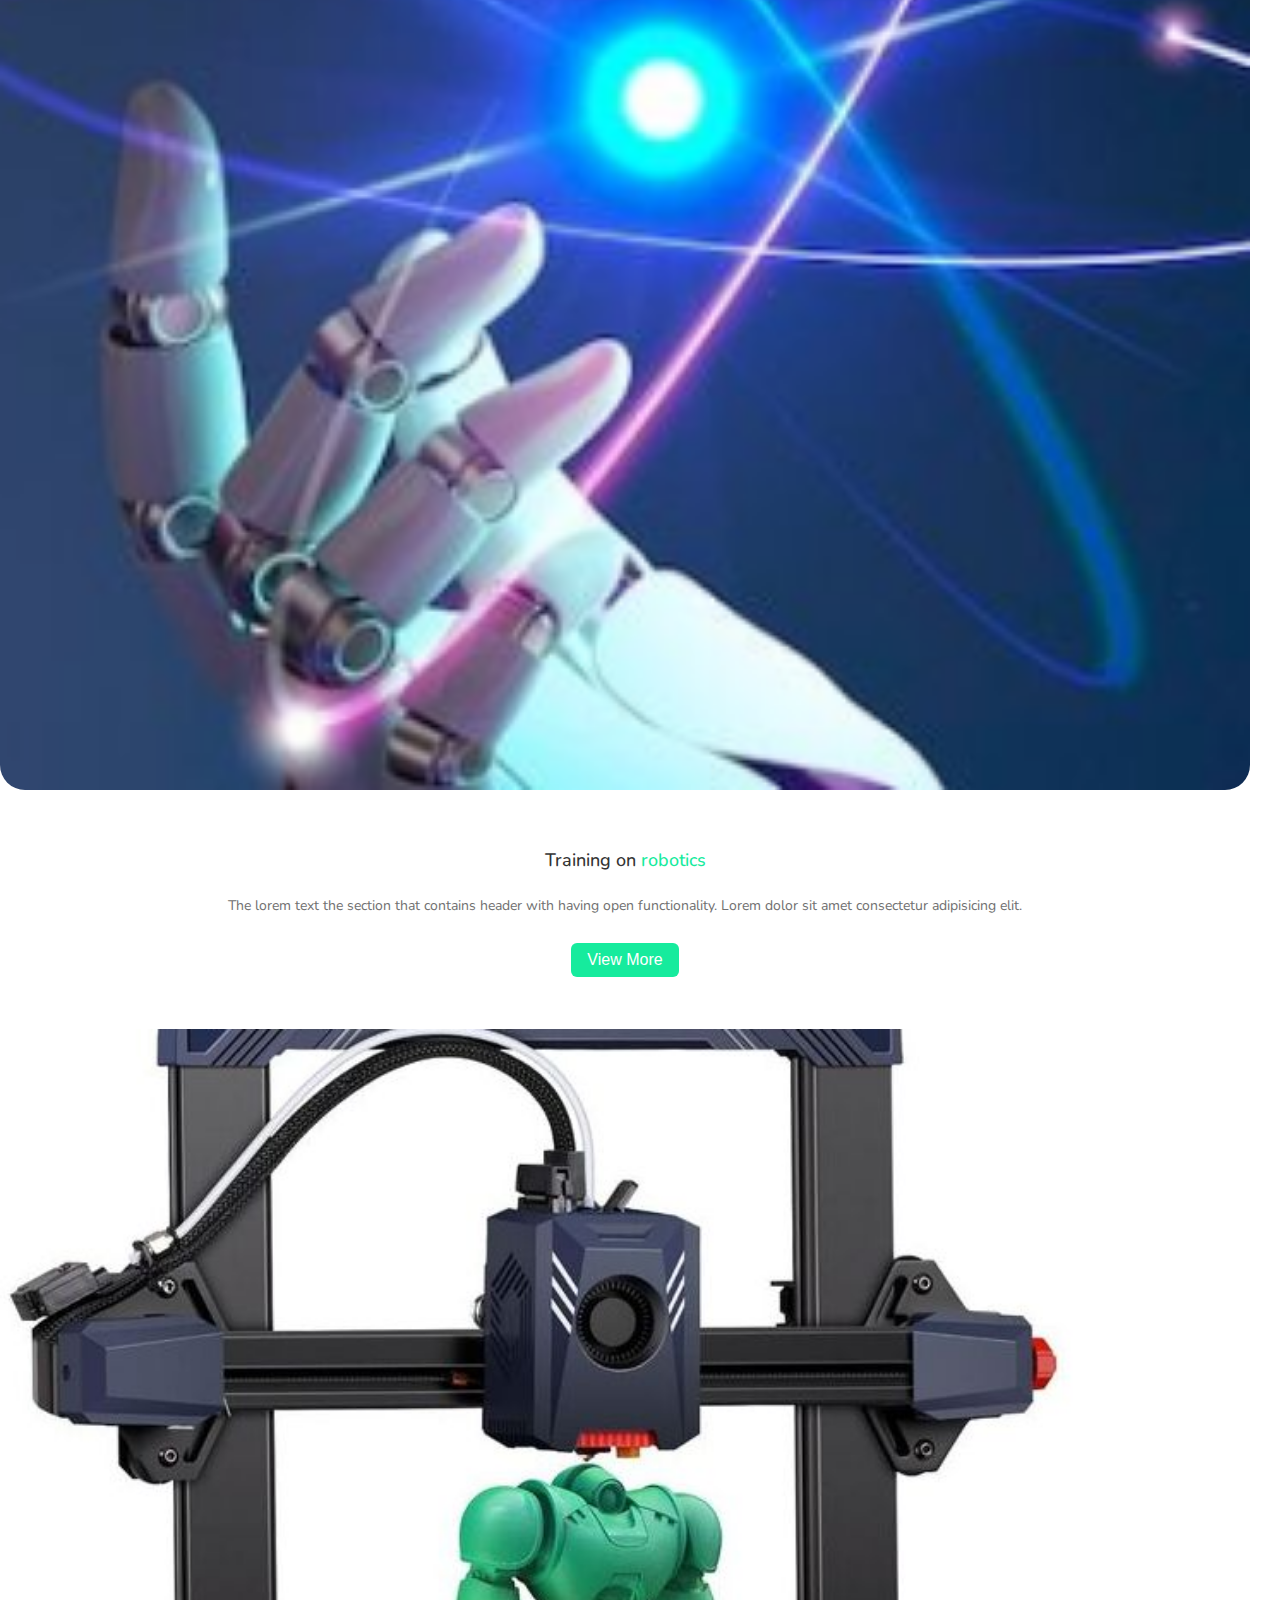
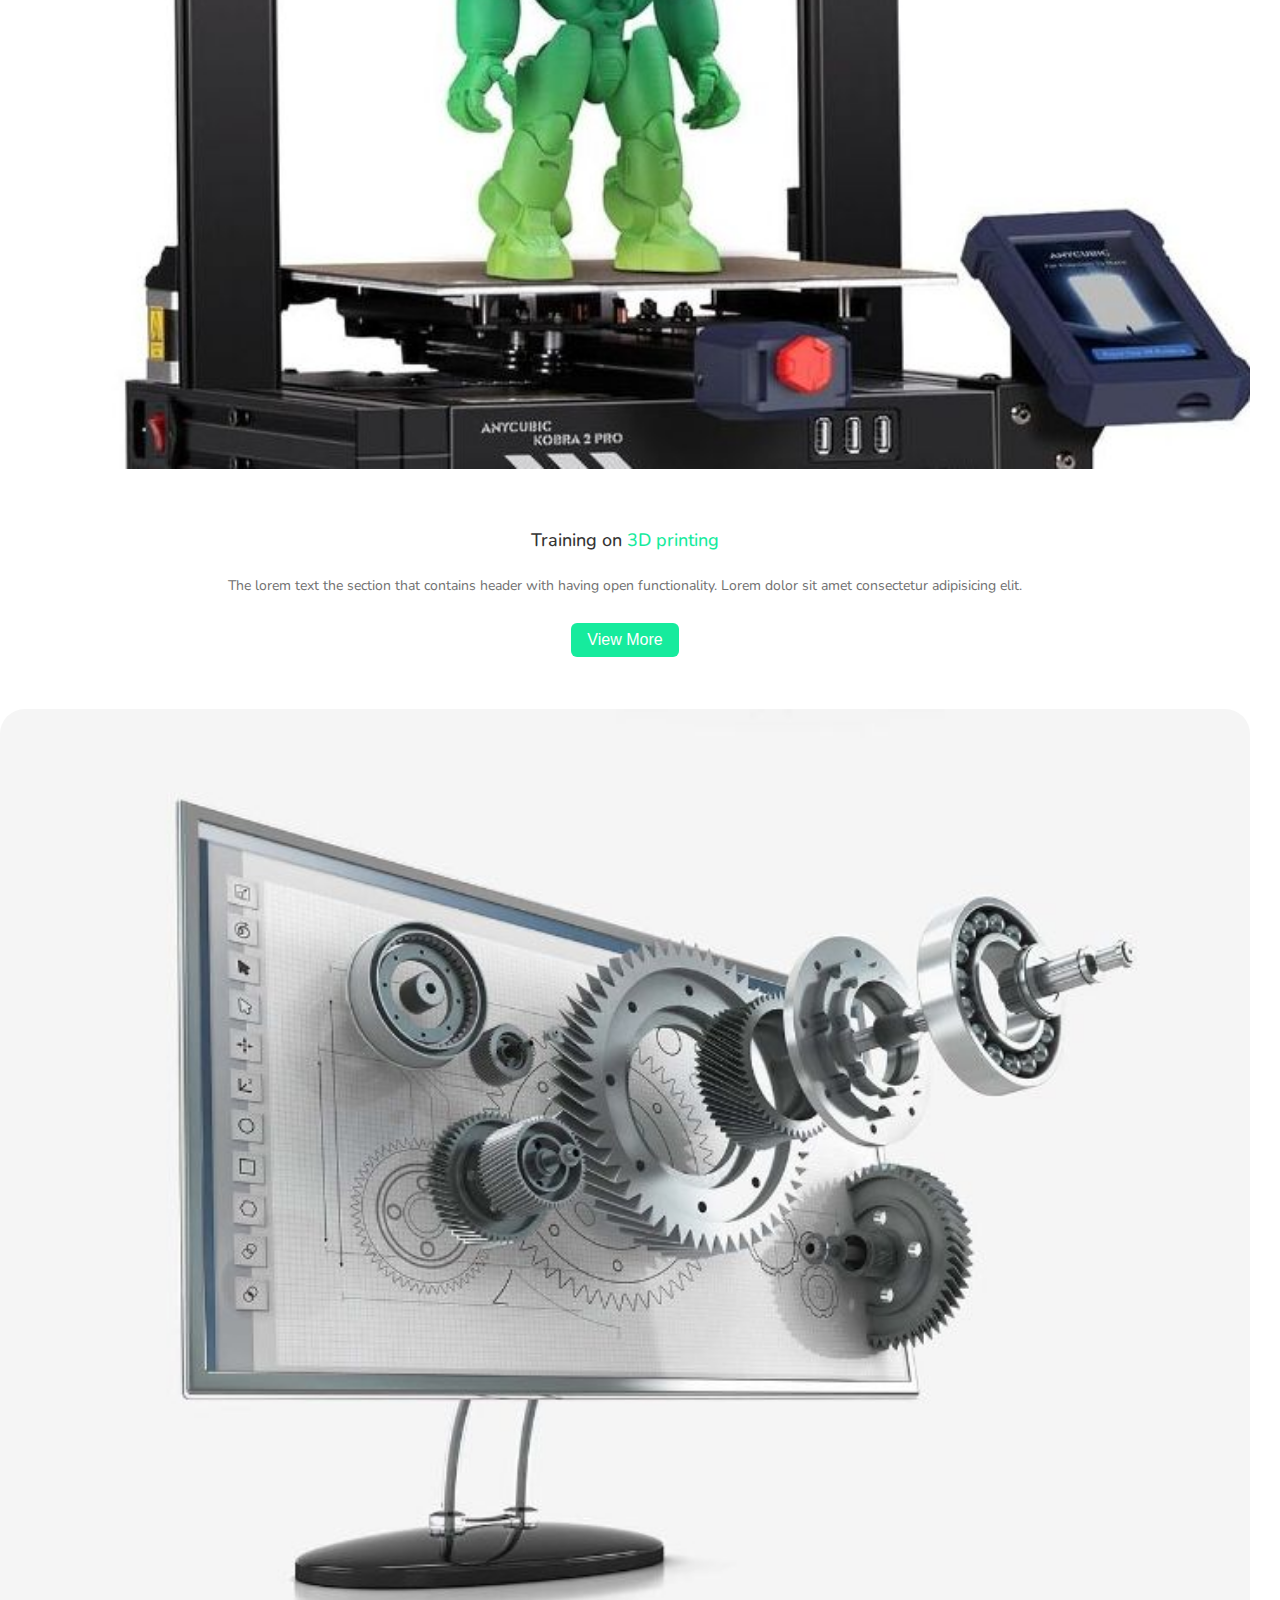
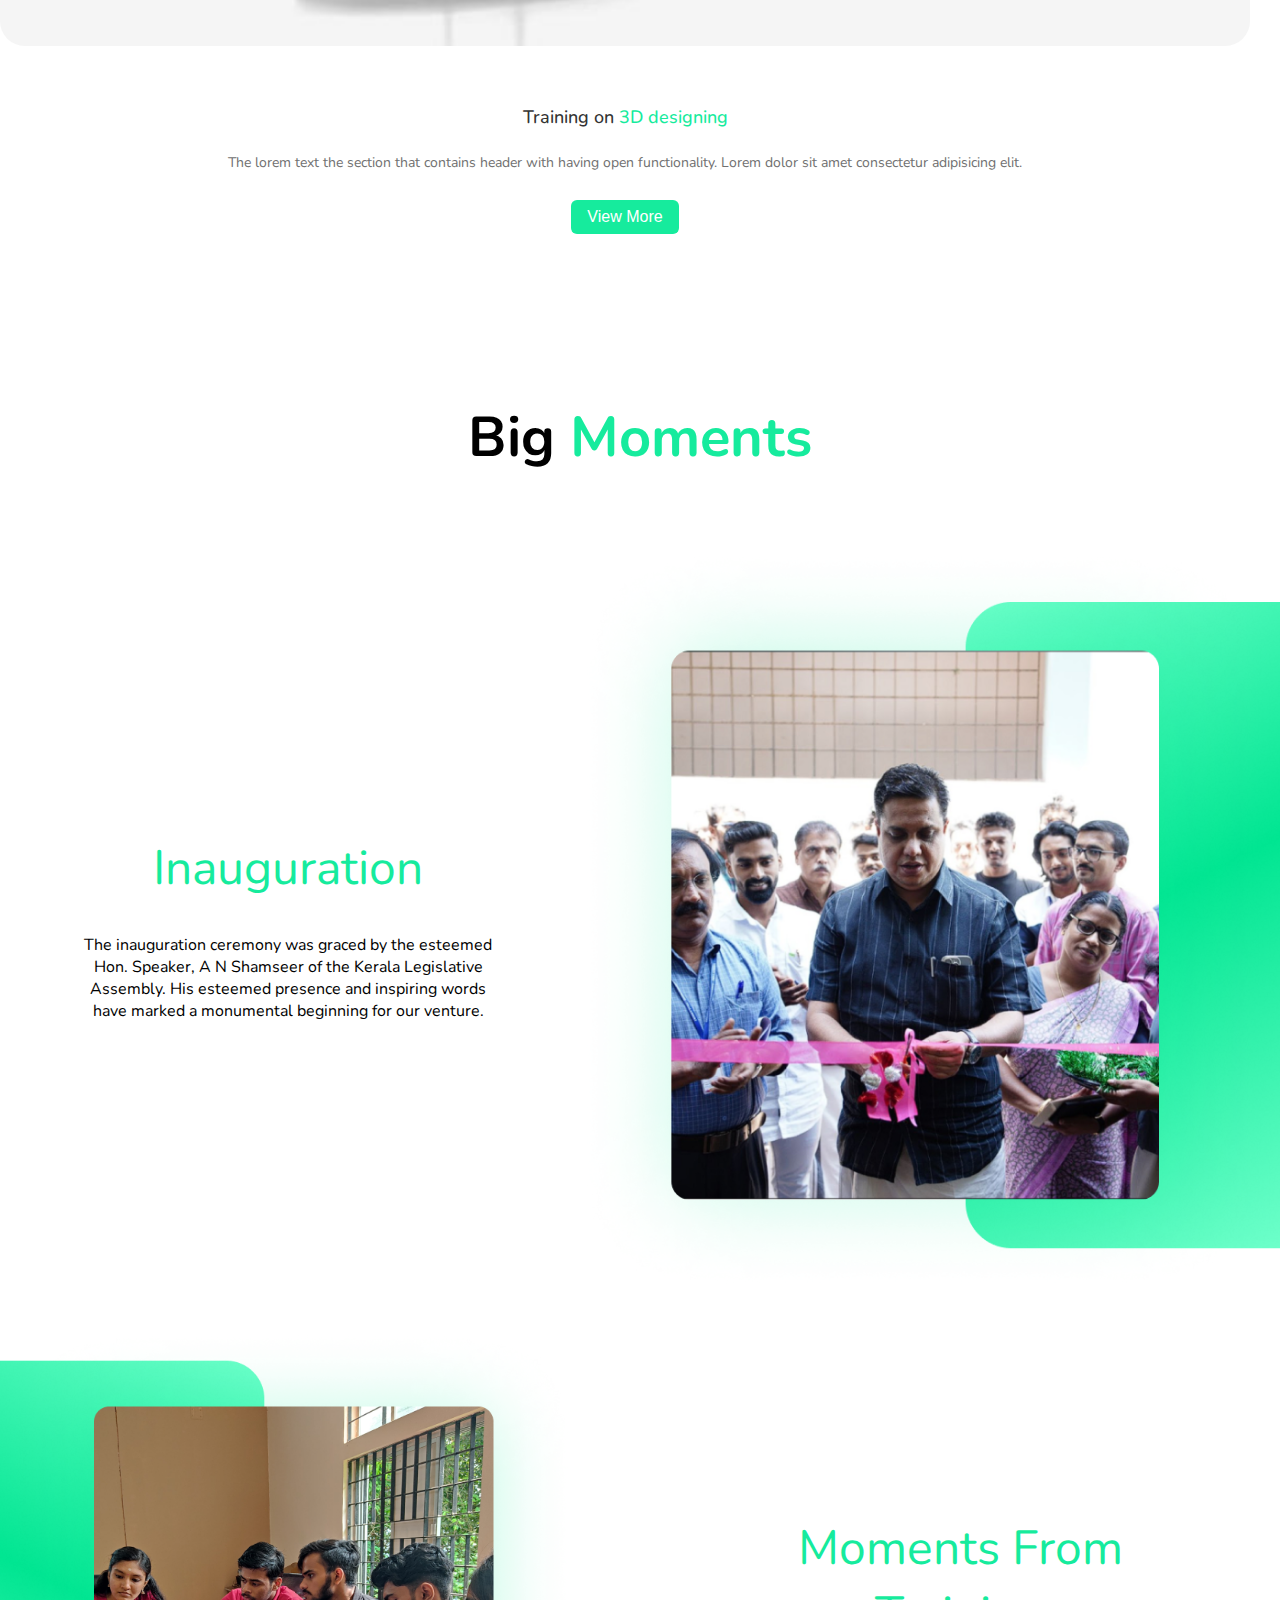
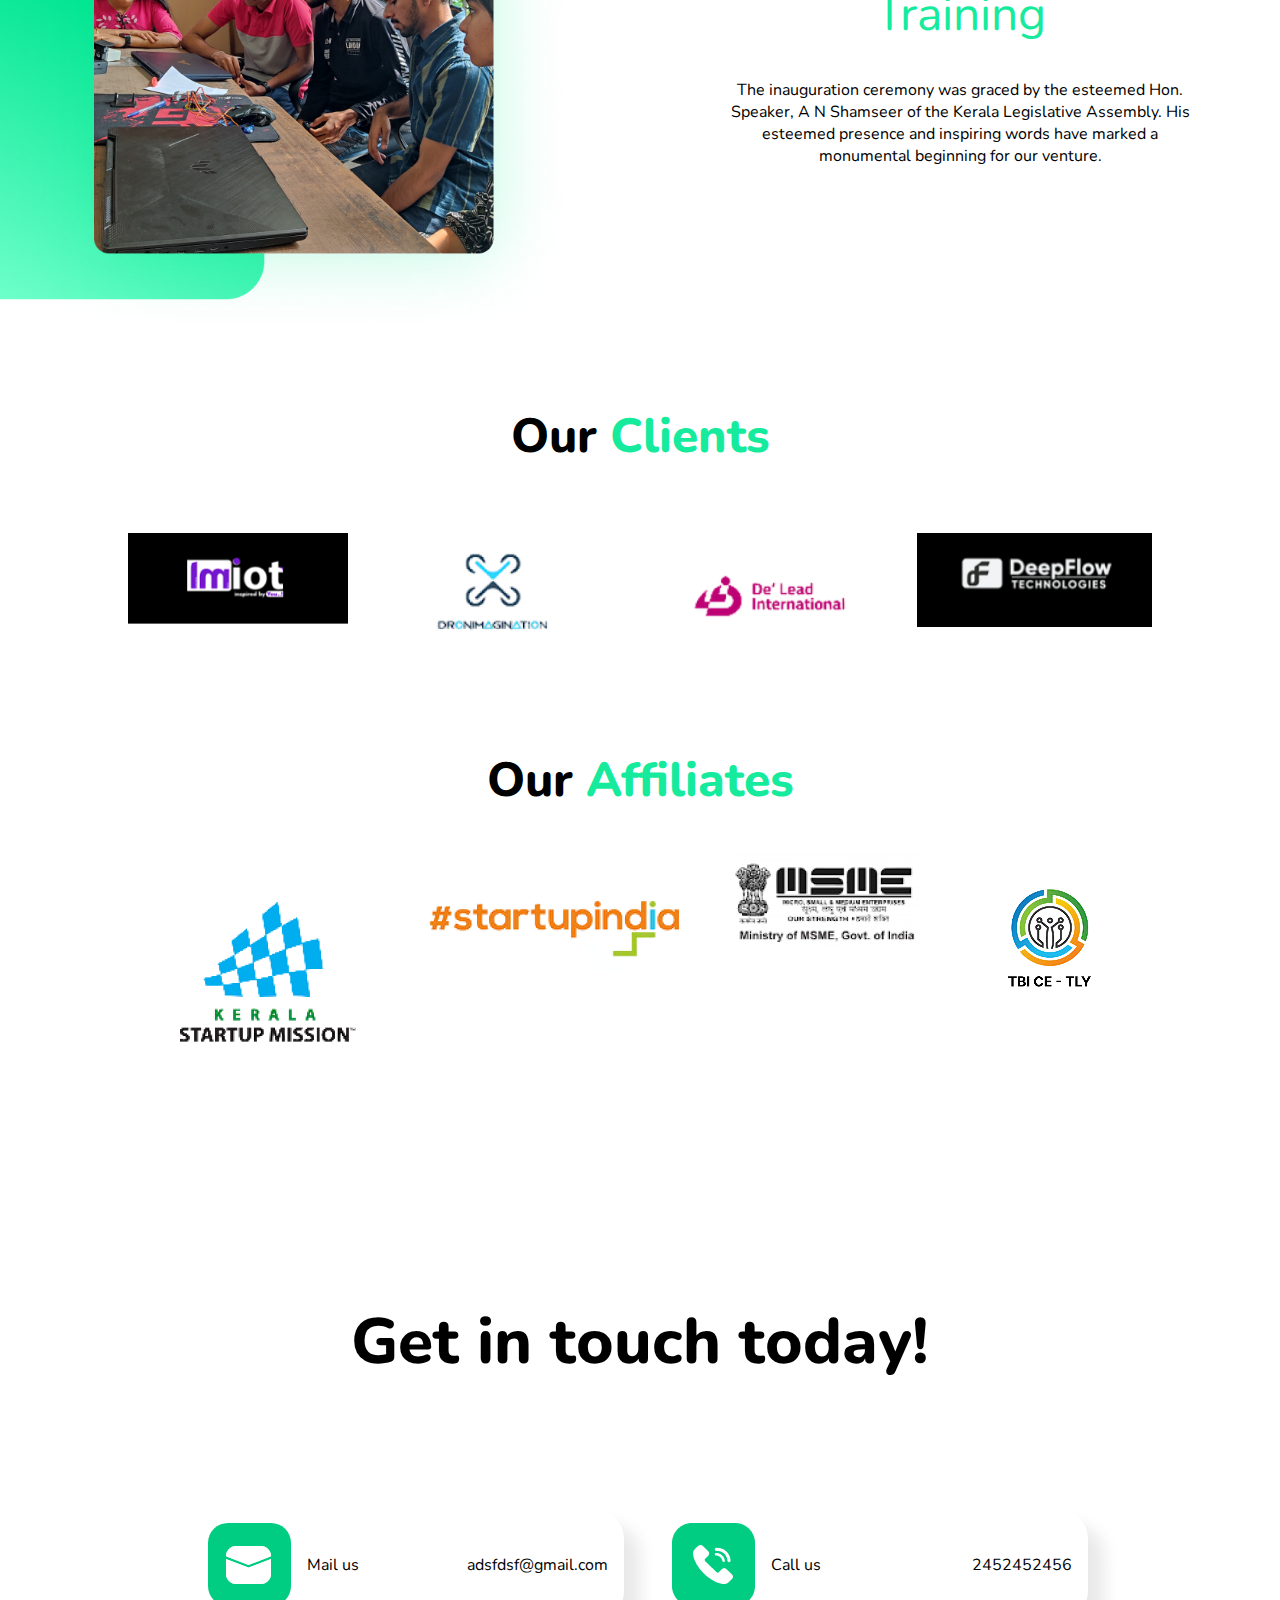
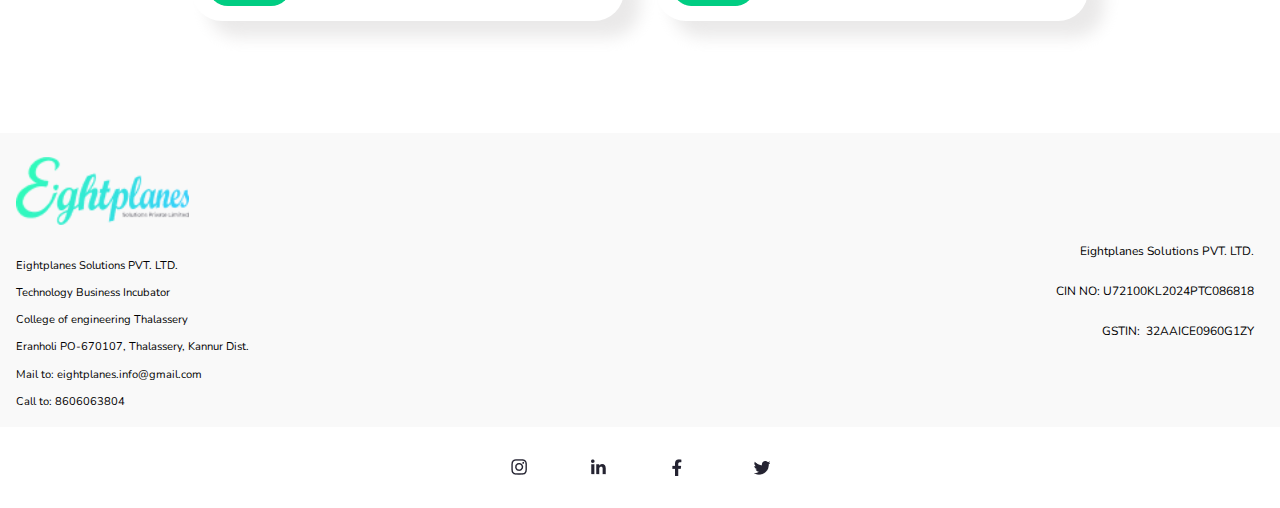
==== commit 9fae1b22: "Add files via upload" ====
--- a/index.html
+++ b/index.html
@@ -65,6 +65,7 @@
       </script>
     </div>
     <!--heroPage-->
+
     <div class="slideshow-container">
       <div class="mySlides fade">
         <div class="HeroPage">
@@ -91,8 +92,61 @@
           </div>
         </div>
       </div>
-
-     <!-- <div class="mySlides fade">
+      <!--
+
+      <div class="mySlides fade">
+        <div class="HeroPage">
+          <div class="weDesign">
+            <div class="background2">
+              <img src="" class="heroimage" />
+            </div>
+            <div class="herotxt">
+              <div class="heroimgTxt1">
+                <p>Crafting the future</p>
+              </div>
+              <div class="heroimgTxt2">
+                <p>One step at a time</p>
+              </div>
+            </div>
+            <div class="heroimgcontainer">
+              <div class="heroImg">
+                <img src="assets/heroimg2.png" alt="" />
+              </div>
+            </div>
+            <div class="main">
+              <p>We <span>Build</span></p>
+            </div>
+          </div>
+        </div>
+      </div>
+
+      <div class="mySlides fade">
+        <div class="HeroPage">
+          <div class="weDesign">
+            <div class="background3">
+              <img src="" class="heroimage" />
+            </div>
+            <div class="herotxt">
+              <div class="heroimgTxt1">
+                <p>Training the future</p>
+              </div>
+              <div class="heroimgTxt2">
+                <p>One lesson at a time</p>
+              </div>
+            </div>
+            <div class="heroimgcontainer">
+              <div class="heroImg">
+                <img src="assets/heroimg3.png" alt="" />
+              </div>
+            </div>
+            <div class="main">
+              <p>We <span>Train</span></p>
+            </div>
+          </div>
+        </div>
+      </div>-->
+
+      <!-- <div class="mySlides fade">
         <div class="HeroPage">
           <div class="weDesign">
             <div class="background2">
@@ -174,6 +228,9 @@
         dots[slideIndex - 1].className += " active";
         setTimeout(showSlides, 4000); // Change image every 2 seconds
       }
+<<<<<<< HEAD
+    </script>
+=======
     </script> -->
     <div class="milestoneContainermain">
       <div class="milestoneContainer">
--- a/style.css
+++ b/style.css
@@ -95,6 +95,7 @@
   align-items: center;
   justify-content: center;
   margin-top: -23rem;
+  z-index: 3;
 }
 .main span {
   color: #16eb9d;
@@ -107,10 +108,11 @@
   overflow-y: hidden;
   height: 40rem;
   width: 100vw;
-  margin-top: 8rem;
+  margin-top: 9rem;
   background-image: url(assets/We\ Design.png);
-  background-size: cover;
+  background-size: contain;
   background-repeat: no-repeat;
+  z-index: 1;
 }
 .background2 {
   overflow-x: hidden;
@@ -144,6 +146,7 @@
 
   height: 20rem;
   width: 20rem;
+  z-index: 3;
 }
 .heroImg img {
   height: auto;
@@ -161,8 +164,9 @@
   align-items: center;
   text-align: center;
   gap: 18rem;
-  margin-top: -15rem;
+  margin-top: -30rem;
   margin-left: 6rem;
+  z-index: 3;
 }
 .heroimgTxt2 p {
   font-size: 2rem;
@@ -713,7 +717,7 @@
 .social {
   align-items: center;
   justify-content: center;
-  width:100vw;
+  width: 100vw;
   height: fit-content;
   display: flex;
   flex-flow: row;
@@ -750,10 +754,10 @@
   }
 }
 @media (max-width: 1350px) {
-  .background,
-  .background2 {
+  .background {
     width: 100vw;
-    background-size: cover;
+    background-size: contain;
+    margin-top: 6rem;
   }
   .navbar-links {
     margin-right: -2rem;
@@ -785,7 +789,7 @@
     font-size: 5.5rem;
   }
   .herotxt {
-    margin-top: -17rem;
+    margin-top: -32rem;
   }
 }
 @media (max-width: 970px) {
@@ -998,9 +1002,13 @@
     flex-direction: column;
     width: 5rem;
     margin-left: 10rem;
-    margin-top: -13.5rem;
+    margin-top: -4.5rem;
     font-size: 7rem;
     line-height: 7rem;
+  }
+  .momentsRightSide img {
+    height: 19rem;
+    width: 30rem;
   }
   .toggle_btn {
     margin-top: 0.9rem;
@@ -1010,30 +1018,35 @@
     margin-left: -3rem;
   }
   .background {
+    background-size: contain;
+    background-position: center;
+    background-repeat: no-repeat;
+    background-image: url(assets/We\ Designresp.png);
+  }
+  .background2 {
     background-size: cover;
     background-position: center;
     background-repeat: no-repeat;
     background-image: url(assets/We\ Designresp.png);
-  }
-  .background2 {
-    background-size: cover;
-    background-position: center;
-    background-repeat: no-repeat;
     background-image: url(/assets/Robot_We_train.png);
   }
   .background3 {
     background-size: cover;
     background-position: center;
     background-repeat: no-repeat;
+    background-image: url(assets/We\ Designresp.png);
     background-image: url(/assets/We_Build_.png);
   }
   .momentsleftSide img {
     height: 28rem;
   }
   .heroImg img {
-    margin-top: -5rem;
+    margin-top: 3rem;
     margin-left: 7rem;
     width: 90%;
+  }
+  .milestoneContainer {
+    margin-top: -2rem;
   }
 }
 @media (max-width: 500px) {
@@ -1051,6 +1064,10 @@
   }
   .toggle_btn {
     margin-top: 0.2rem;
+  }
+  .momentsRightSide img {
+    height: 17rem;
+    width: 30rem;
   }
 }
 @media (max-width: 451px) {
@@ -1076,7 +1093,7 @@
   .main {
     font-size: 6rem;
     top: 30%;
-    margin-top: -14rem;
+    margin-top: -5rem;
     margin-left: 9rem;
   }
   .toggle_btn {
@@ -1108,13 +1125,13 @@
   }
   .heroImg img {
     width: 80%;
-    margin-top: -4rem;
+    margin-top: 4rem;
     margin-left: 8rem;
   }
   .milestoneContainer {
     gap: 4.9rem;
     flex-direction: row;
-    margin-top: -4rem;
+    margin-top: -6rem;
     justify-content: center;
   }
   .heroimgTxt1 p {
@@ -1188,7 +1205,8 @@
   }
 
   .momentsRightSide img {
-    height: 28rem;
+    height: 26rem;
+    width: 30rem;
   }
 
   .momentsleftSide img {
@@ -1294,11 +1312,18 @@
     font-size: 5.5rem;
     line-height: 5.5rem;
     margin-left: 7rem;
+    margin-top: -3rem;
   }
   .heroImg img {
     width: 61%;
+    margin-top: 9rem;
+    margin-left: 9rem;
+  }
+  .background {
     margin-top: -1rem;
-    margin-left: 9rem;
+  }
+  .milestoneContainer {
+    margin-top: -13rem;
   }
 }
 @media (max-width: 350px) {
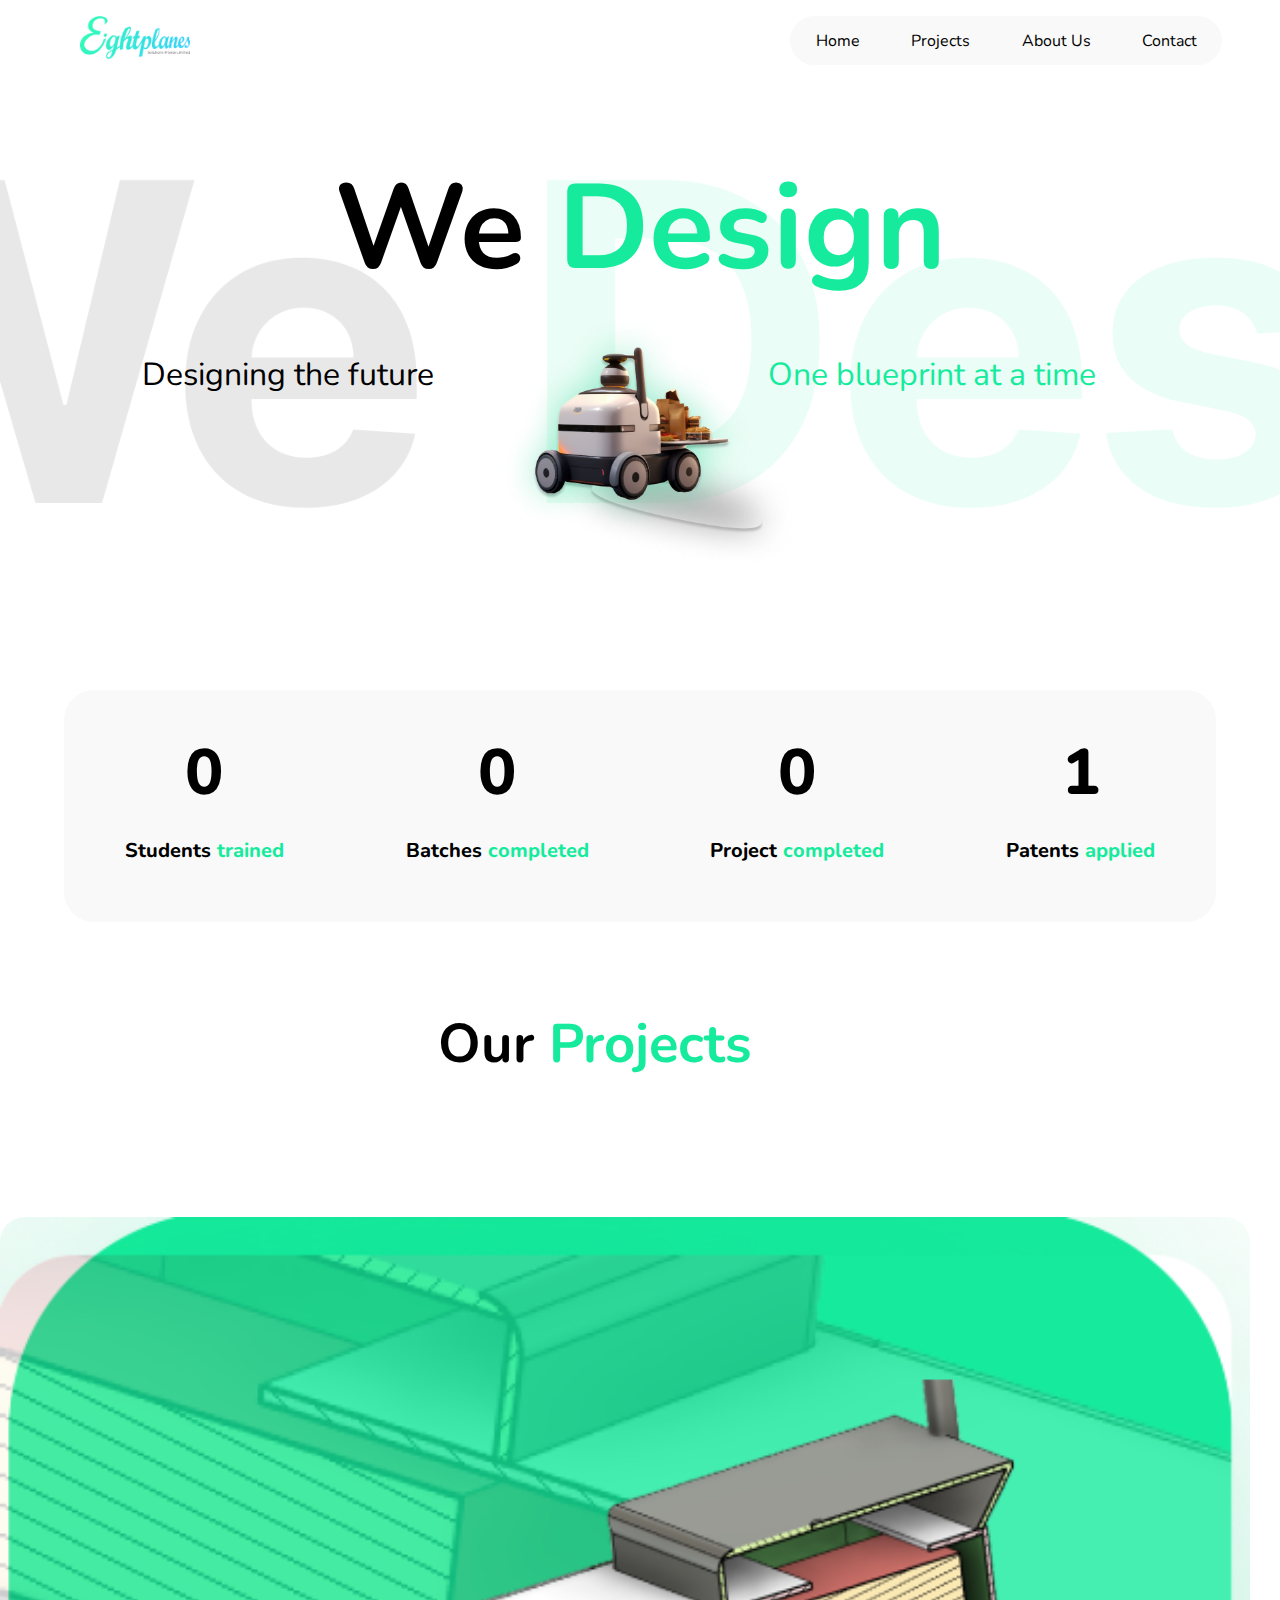
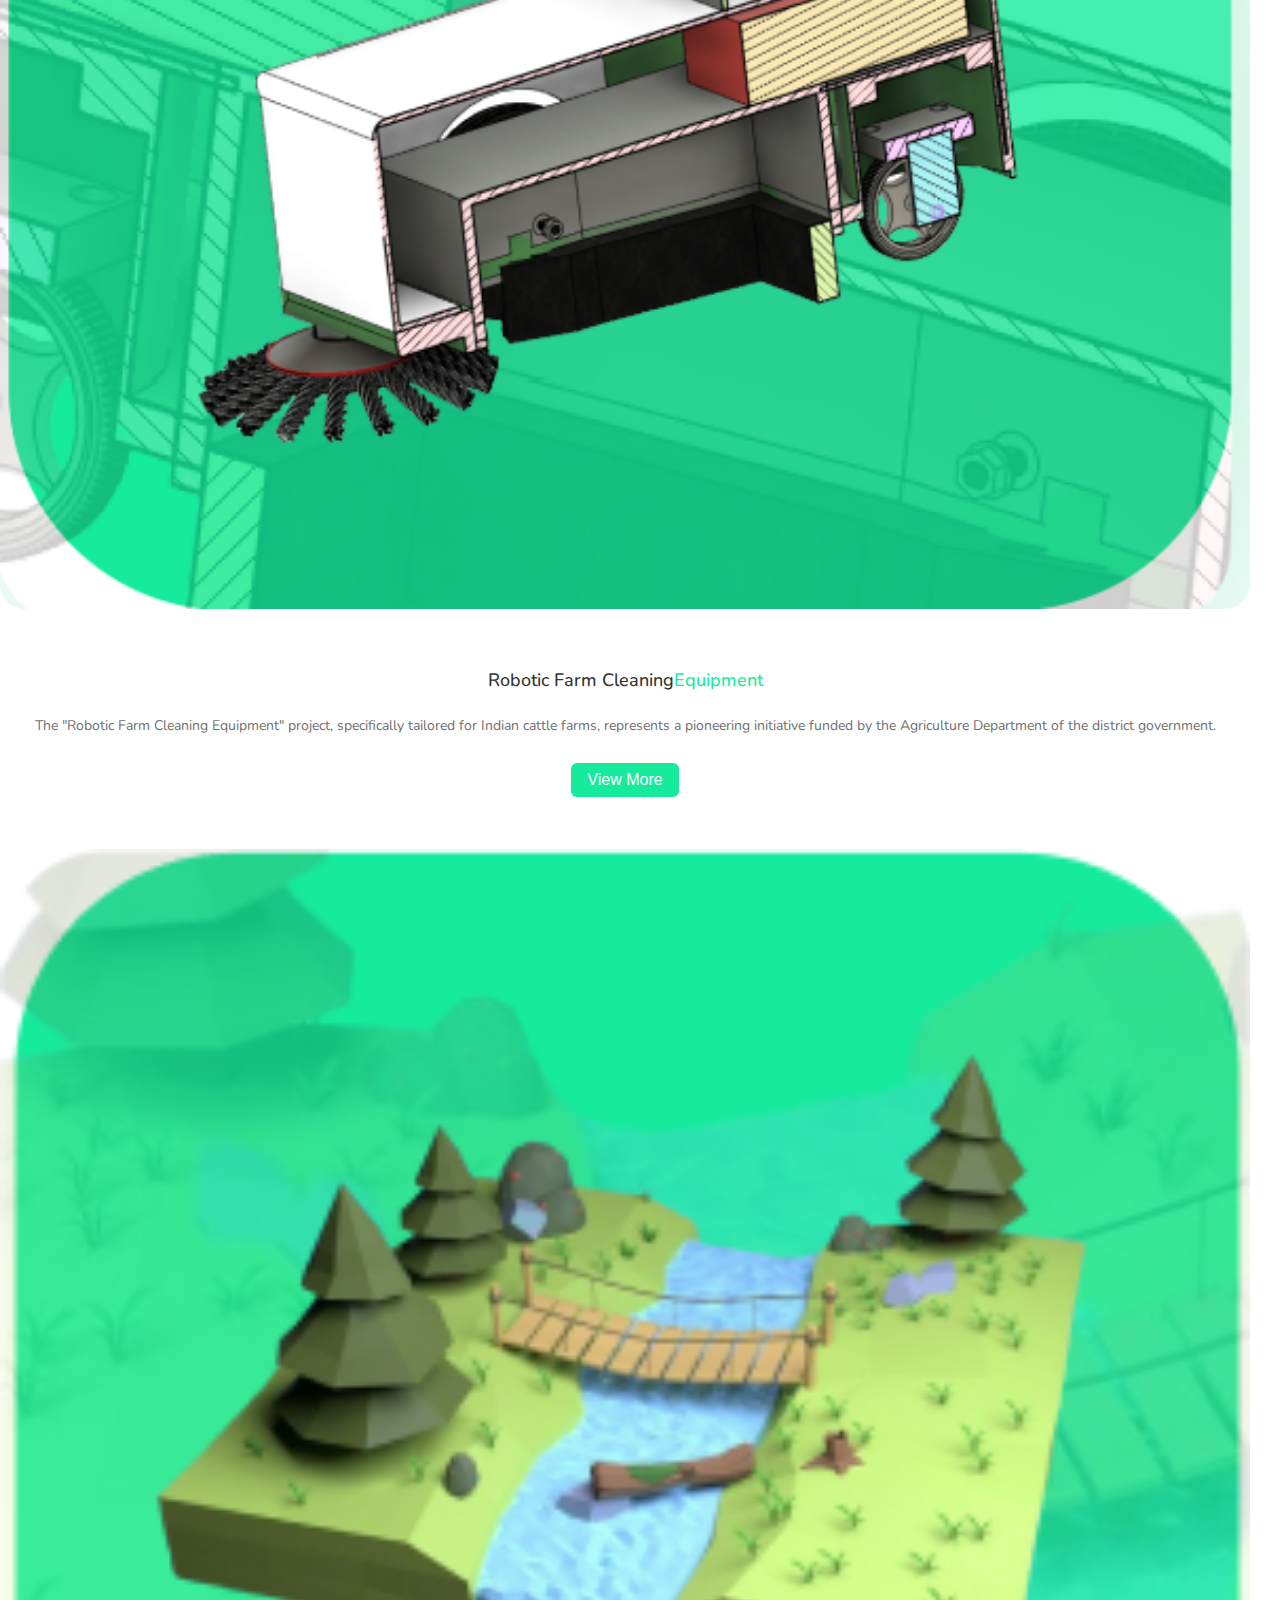
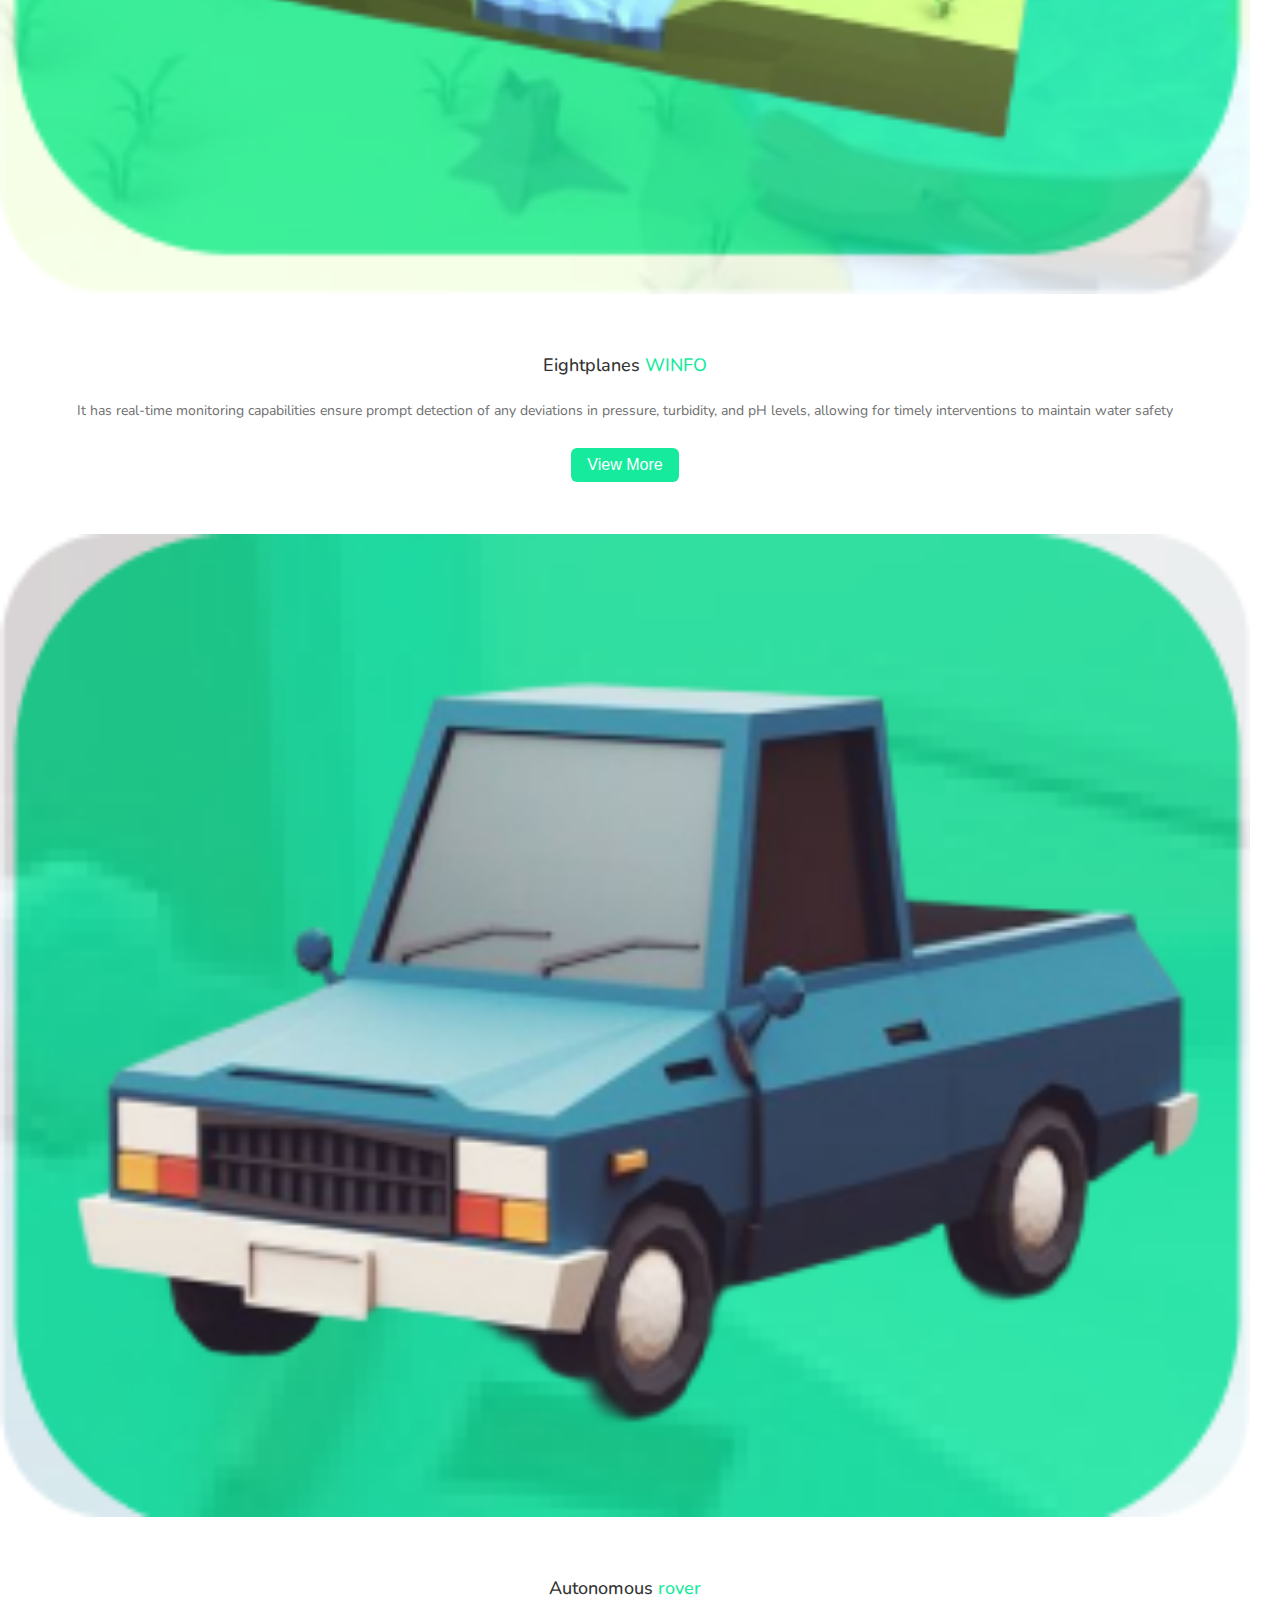
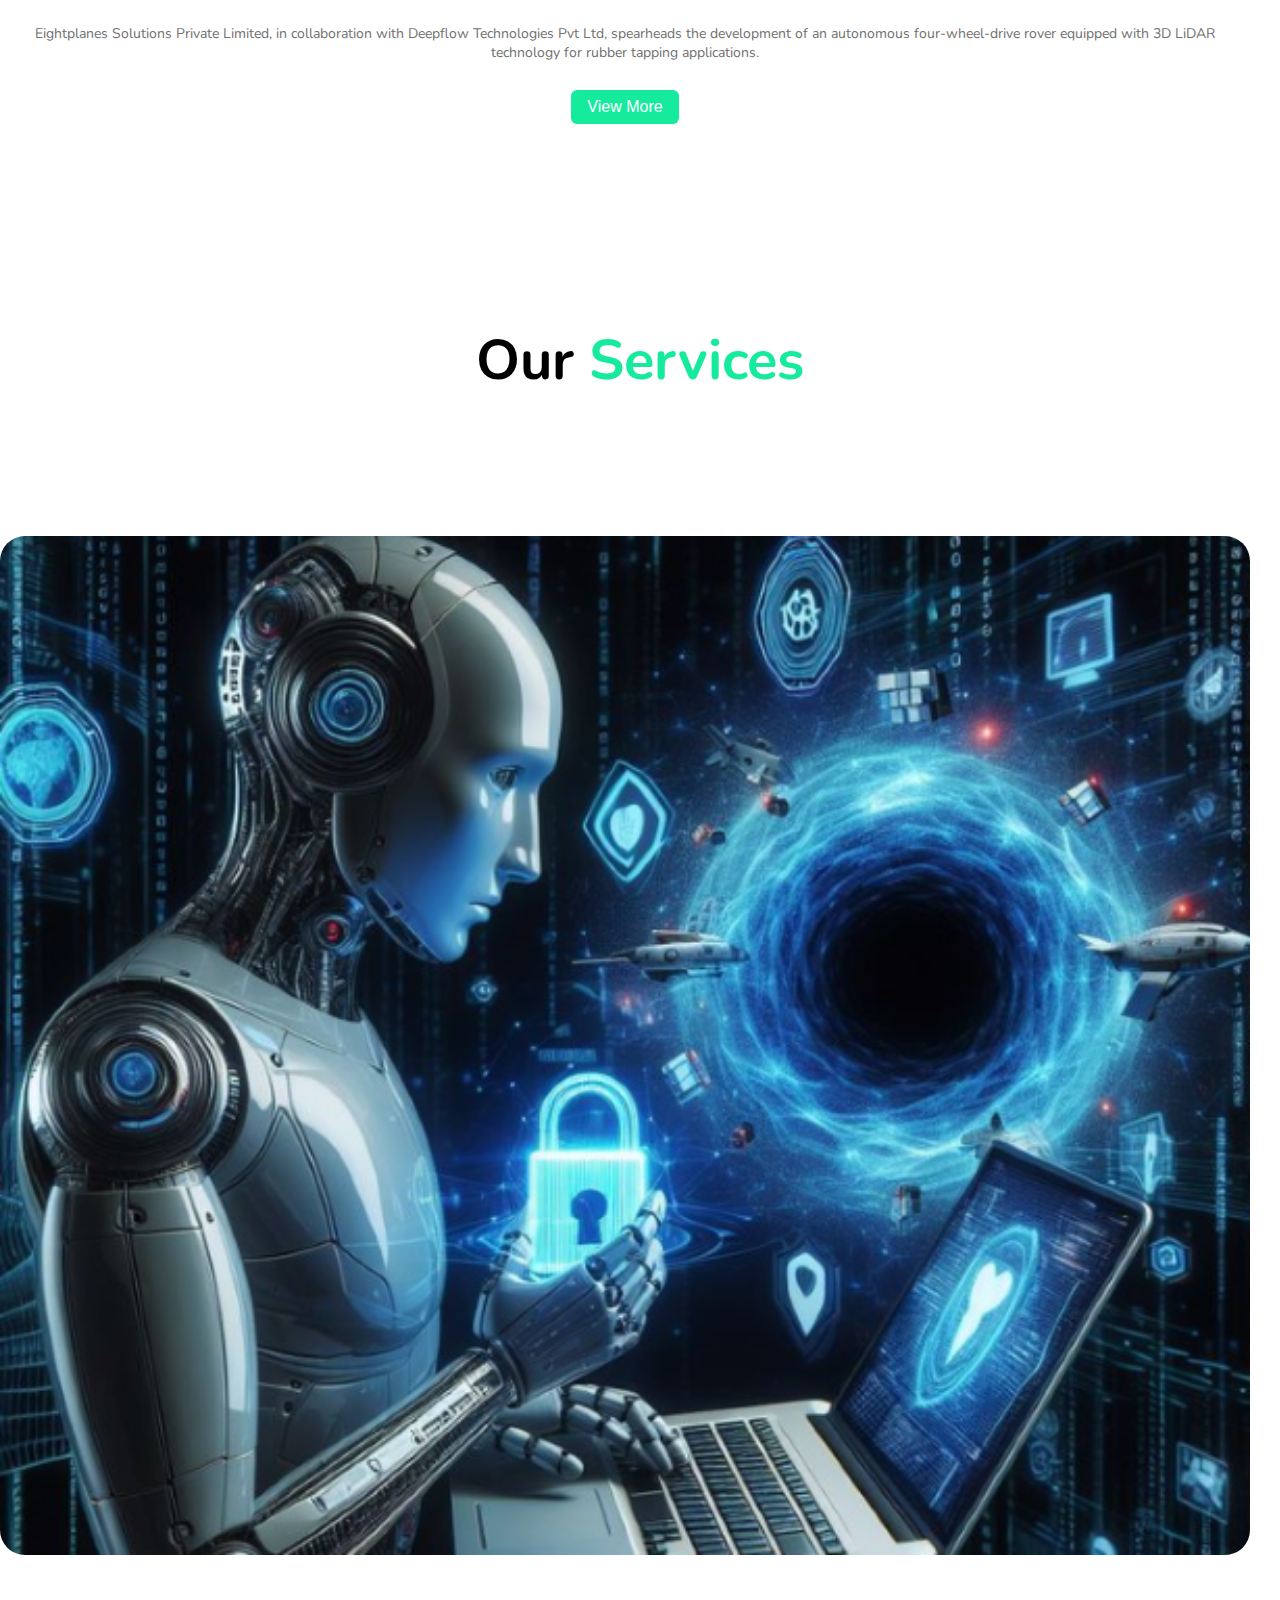
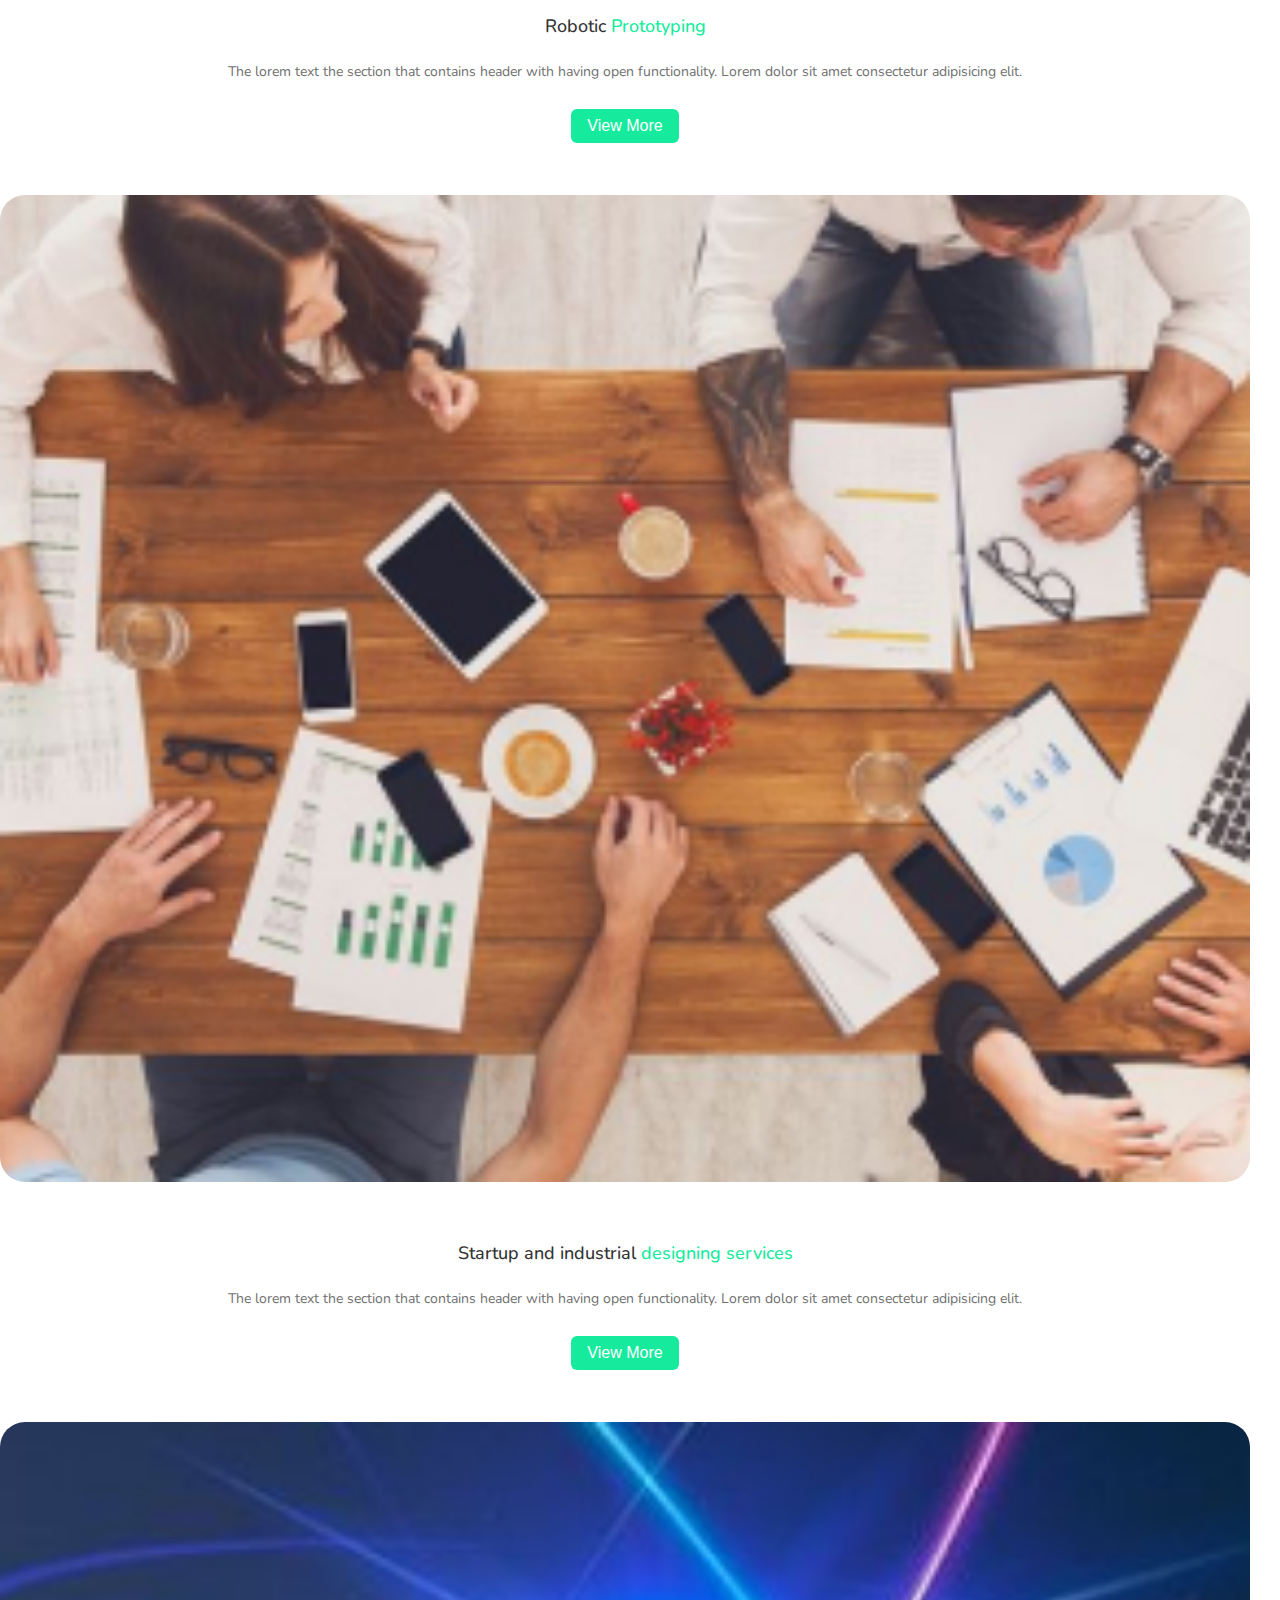
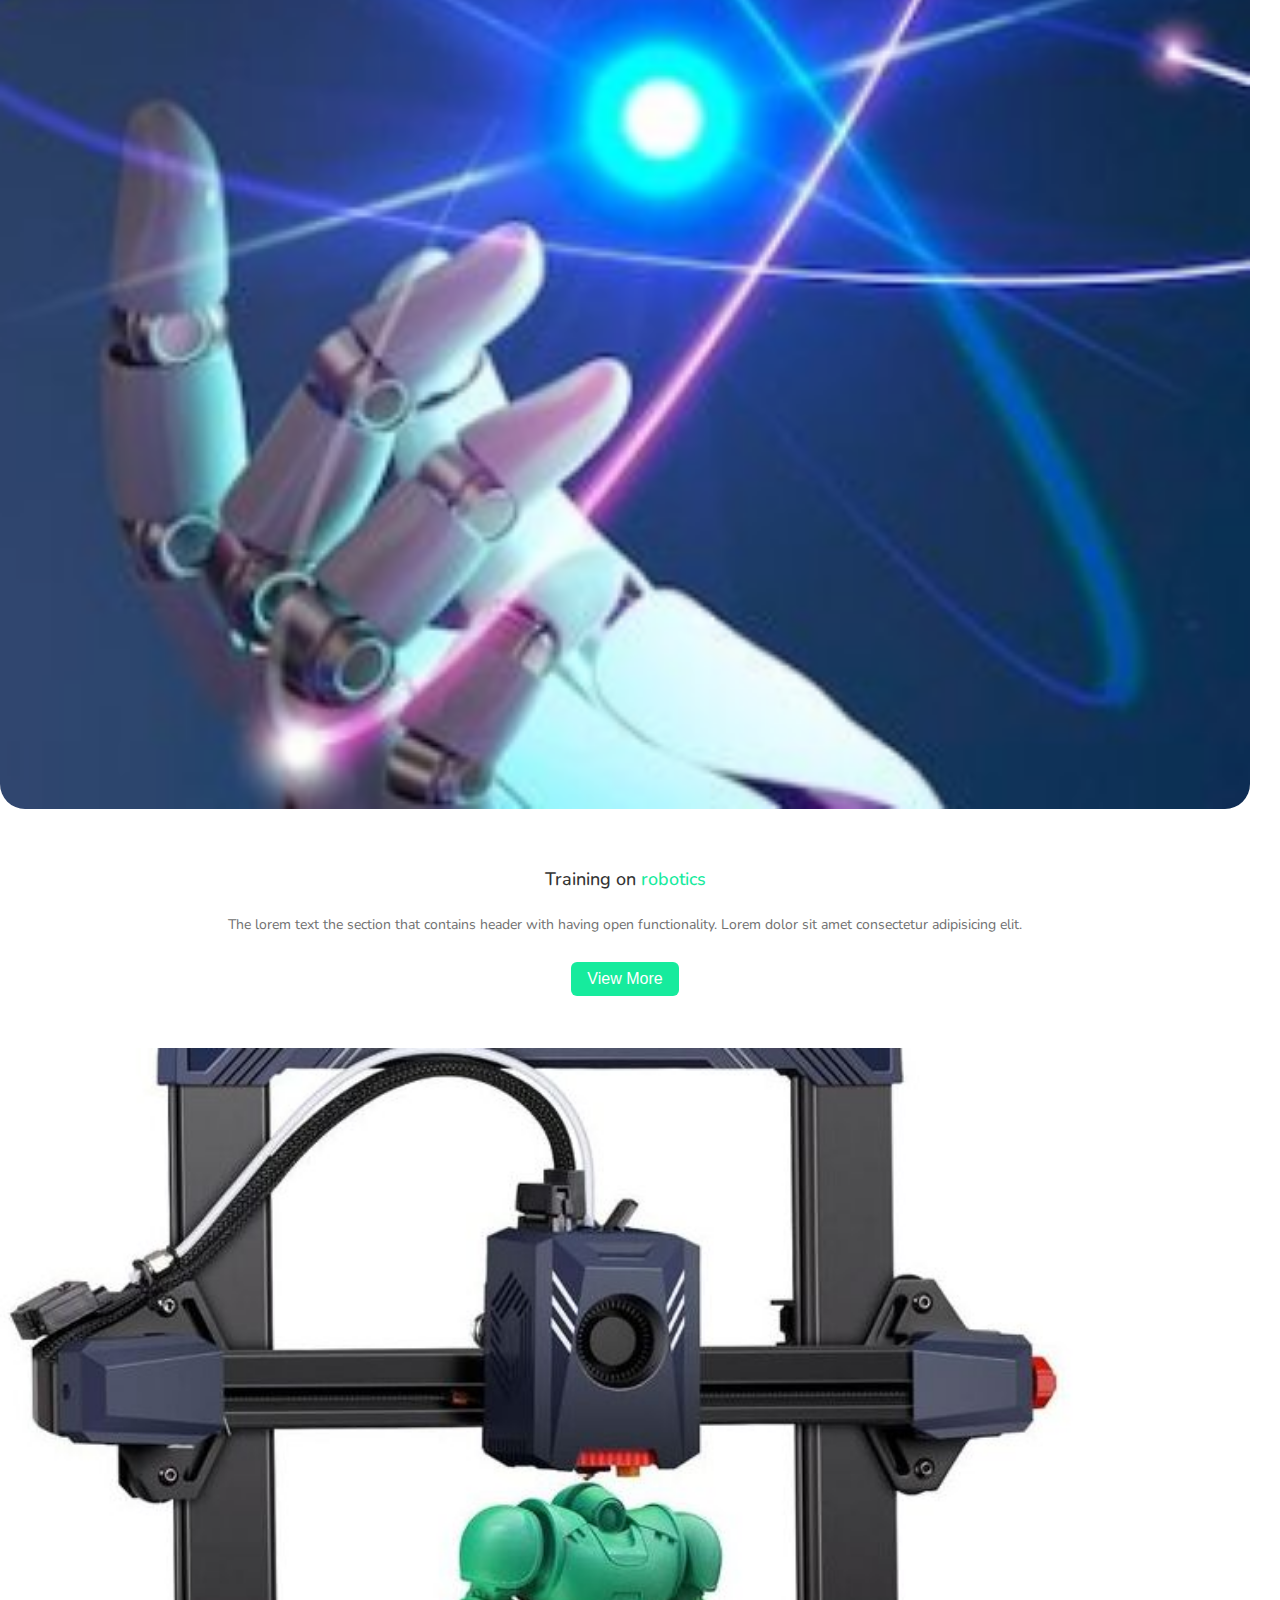
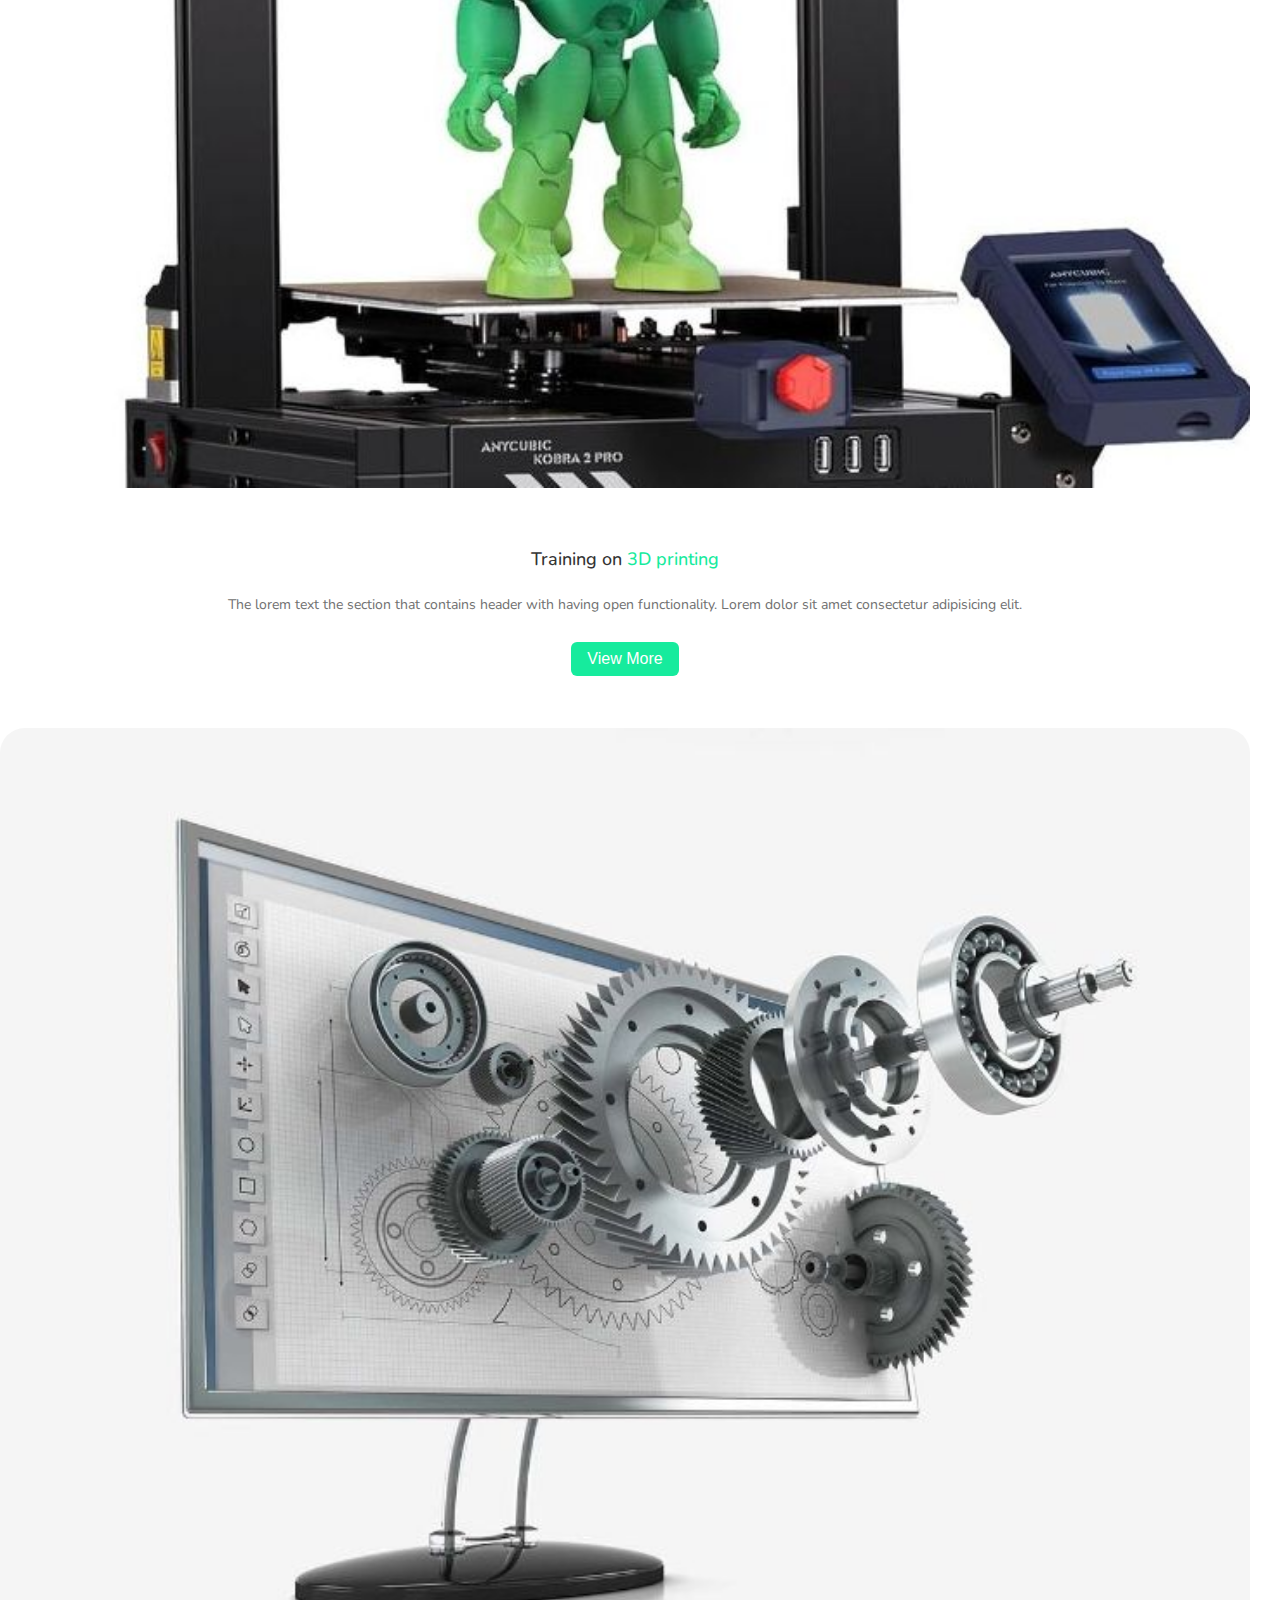
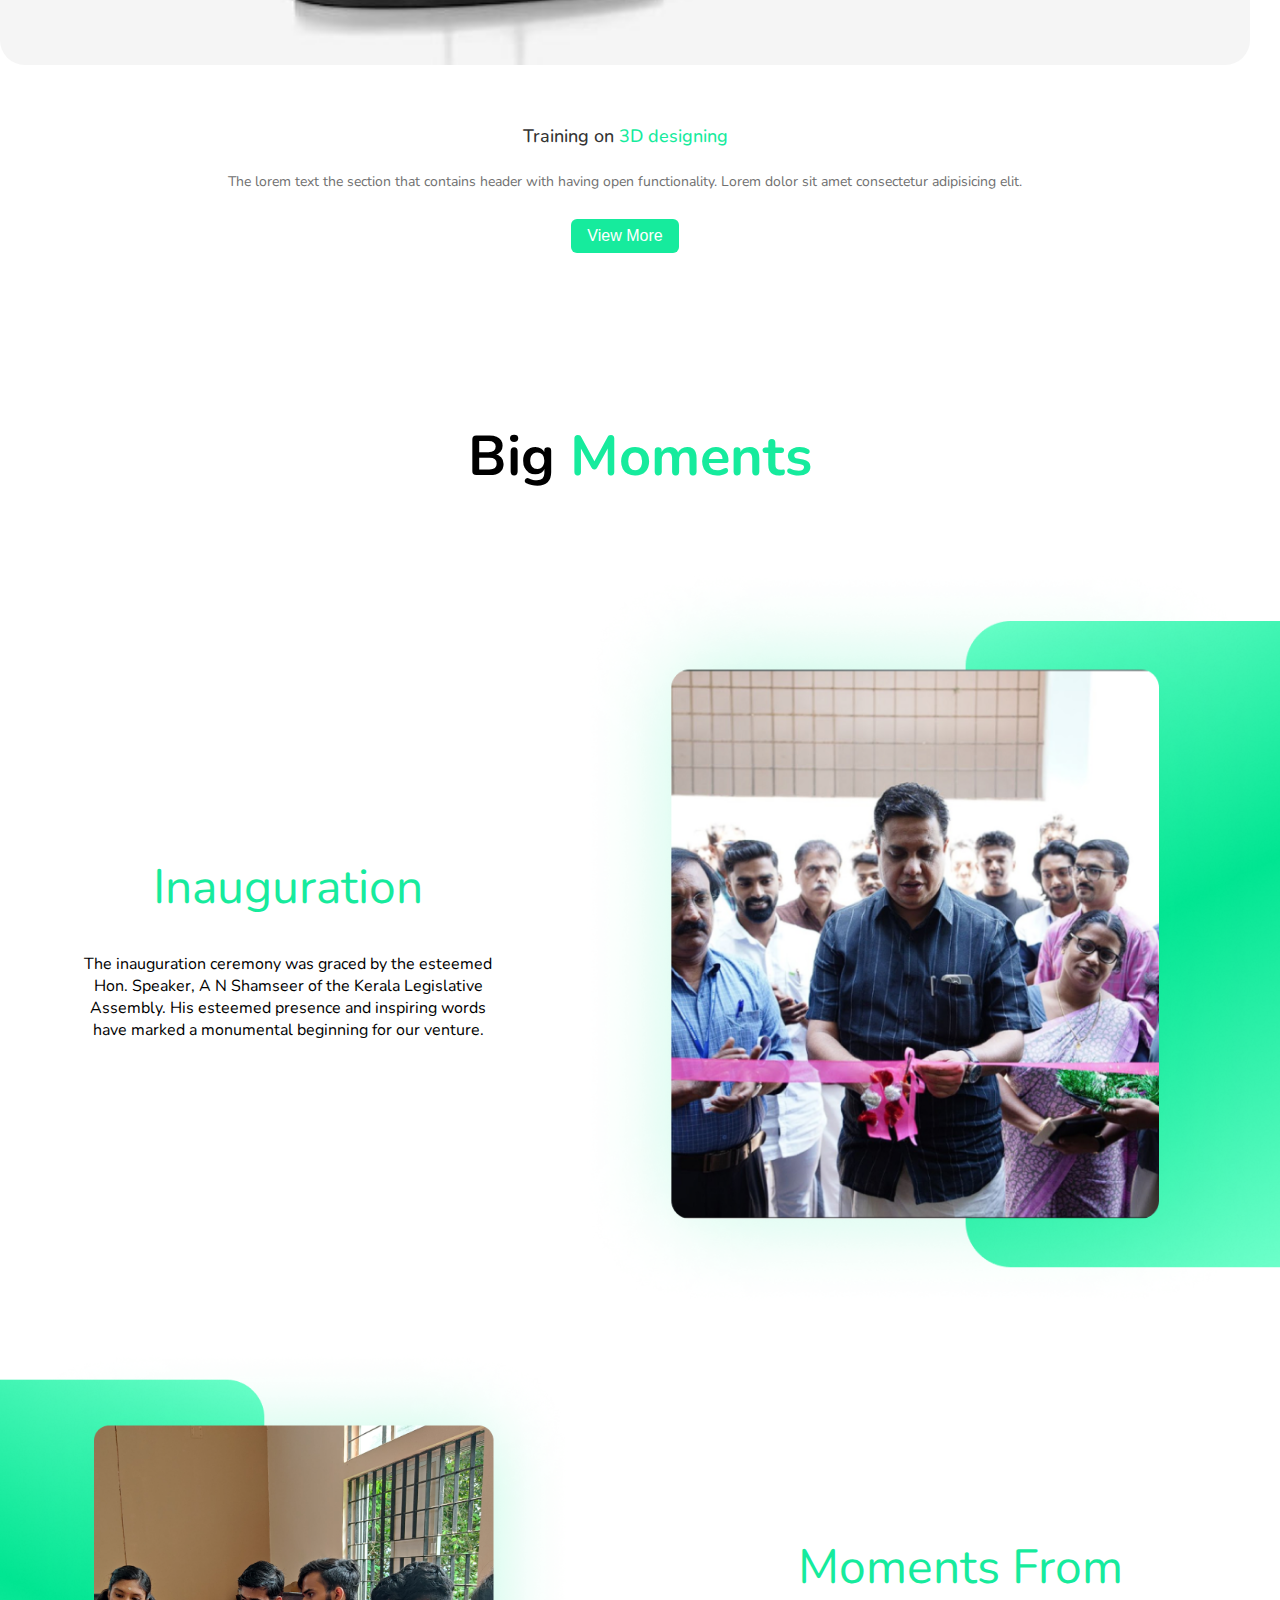
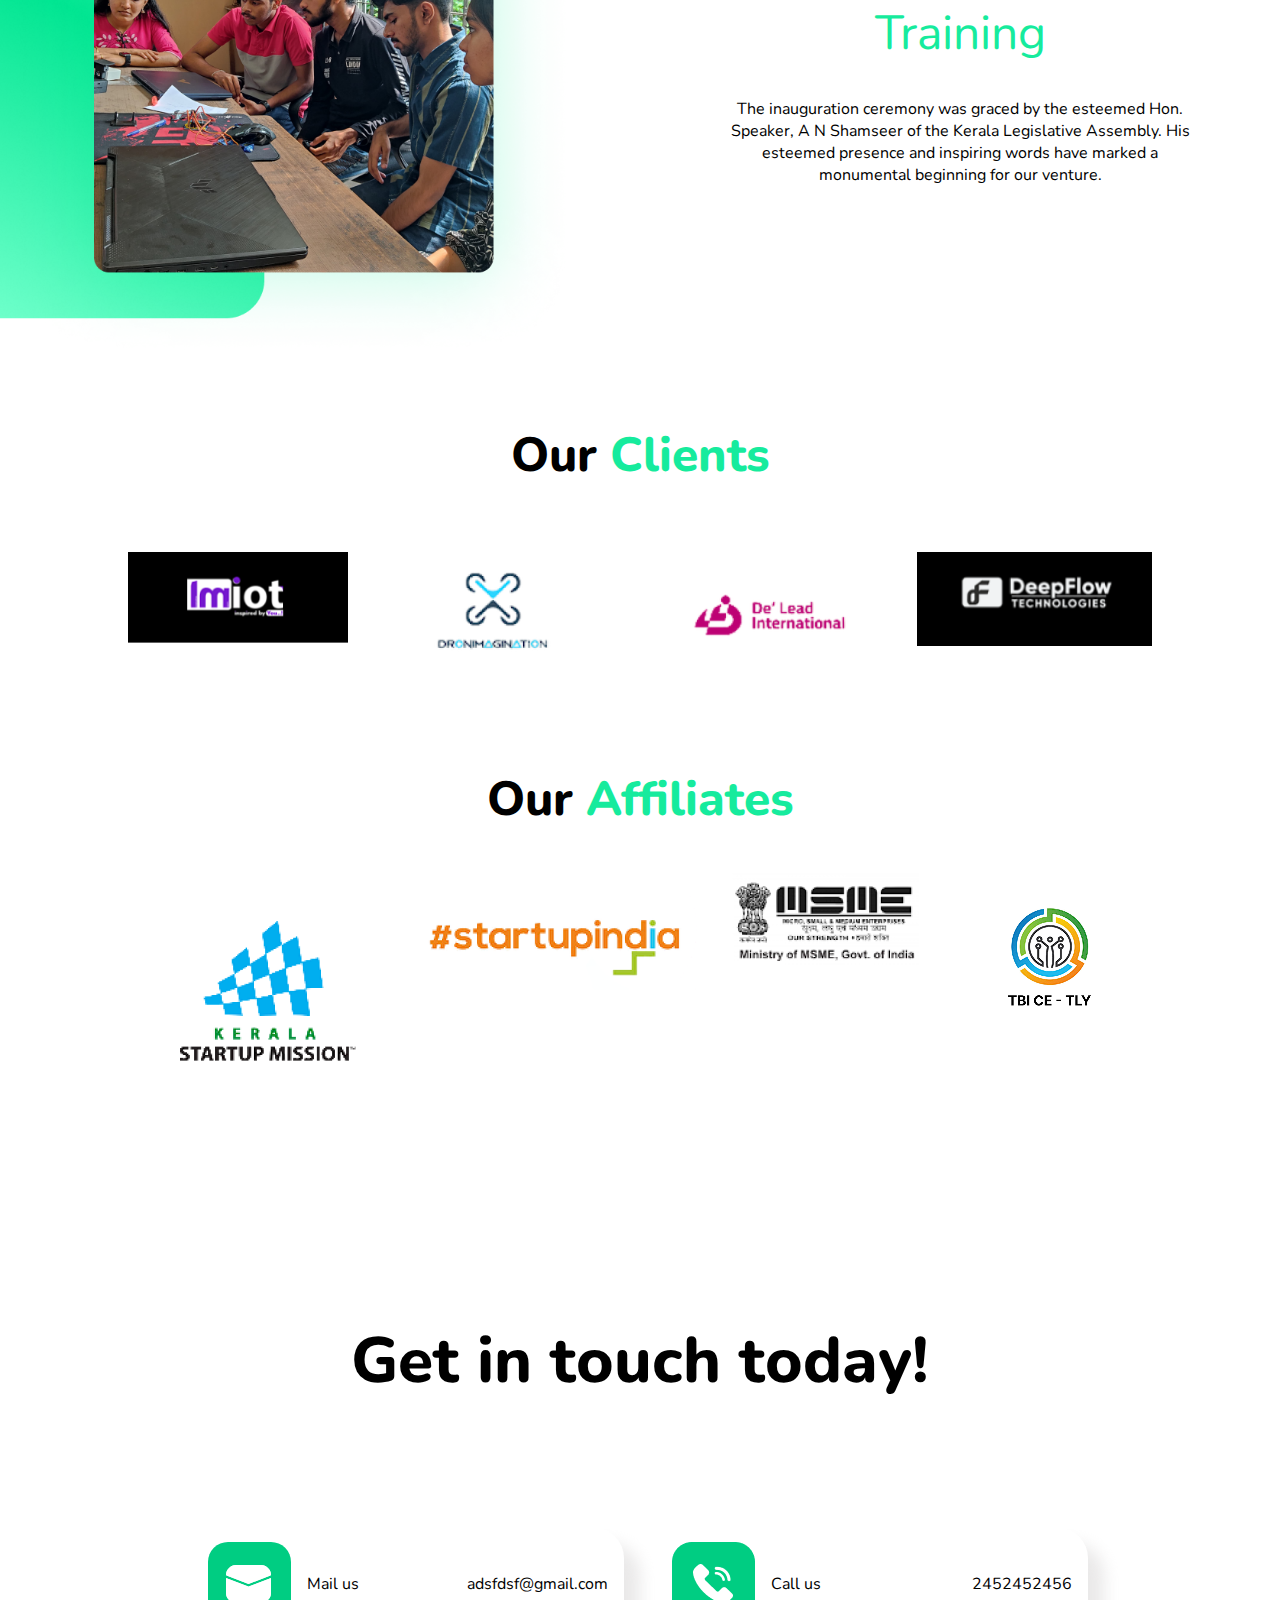
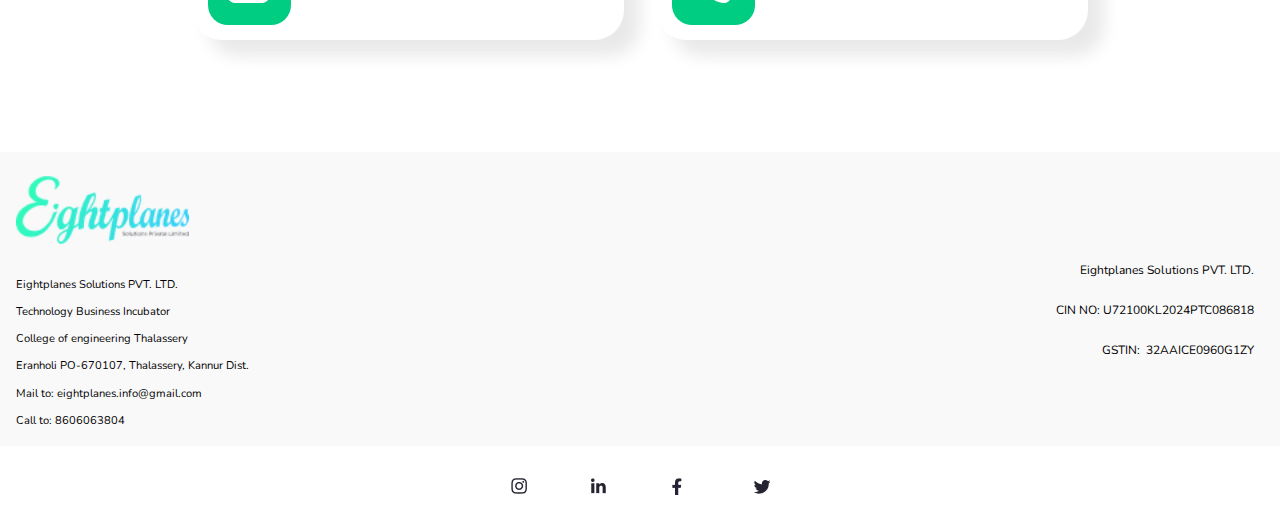
==== commit bb512400: "Add files via upload" ====
--- a/index.html
+++ b/index.html
@@ -45,7 +45,7 @@
       <ul>
         <li><a href="#">Home</a></li>
         <li><a href="#projectsections1">Projects</a></li>
-        <li><a href="aboutUs.html">About Us</a></li>
+        <li><a href="About.html">About Us</a></li>
         <li><a href="#contactpage">Contact</a></li>
       </ul>
 
@@ -295,9 +295,7 @@
                   Robotic Farm Cleaning<span>Equipment</span>
                 </h2>
                 <p class="description">
-                  The lorem text the section that contains header with having
-                  open functionality. Lorem dolor sit amet consectetur
-                  adipisicing elit.
+                  The "Robotic Farm Cleaning Equipment" project, specifically tailored for Indian cattle farms, represents a pioneering initiative funded by the Agriculture Department of the district government.
                 </p>
 
                 <button class="button">View More</button>
@@ -315,9 +313,7 @@
               <div class="card-content">
                 <h2 class="name">Eightplanes <span>WINFO</span></h2>
                 <p class="description">
-                  The lorem text the section that contains header with having
-                  open functionality. Lorem dolor sit amet consectetur
-                  adipisicing elit.
+                  It has real-time monitoring capabilities ensure prompt detection of any deviations in pressure, turbidity, and pH levels, allowing for timely interventions to maintain water safety
                 </p>
 
                 <button class="button">View More</button>
@@ -335,9 +331,7 @@
               <div class="card-content">
                 <h2 class="name">Autonomous <span>rover</span></h2>
                 <p class="description">
-                  The lorem text the section that contains header with having
-                  open functionality. Lorem dolor sit amet consectetur
-                  adipisicing elit.
+                  Eightplanes Solutions Private Limited, in collaboration with Deepflow Technologies Pvt Ltd, spearheads the development of an autonomous four-wheel-drive rover equipped with 3D LiDAR technology for rubber tapping applications.
                 </p>
 
                 <button class="button">View More</button>
--- a/style.css
+++ b/style.css
@@ -1048,6 +1048,13 @@
   .milestoneContainer {
     margin-top: -2rem;
   }
+  .footercontainer {
+    height: 15rem;
+  }
+  .footercontainer img {
+    height: 17%;
+    width: 52%;
+  }
 }
 @media (max-width: 500px) {
   .mailp {
@@ -1068,6 +1075,9 @@
   .momentsRightSide img {
     height: 17rem;
     width: 30rem;
+  }
+  .footerright {
+    height: 13rem;
   }
 }
 @media (max-width: 451px) {
@@ -1115,6 +1125,7 @@
   }
   .footercontainer {
     overflow-y: hidden;
+    height: 13rem;
   }
   .milestoneContainermain {
     flex-direction: row;
